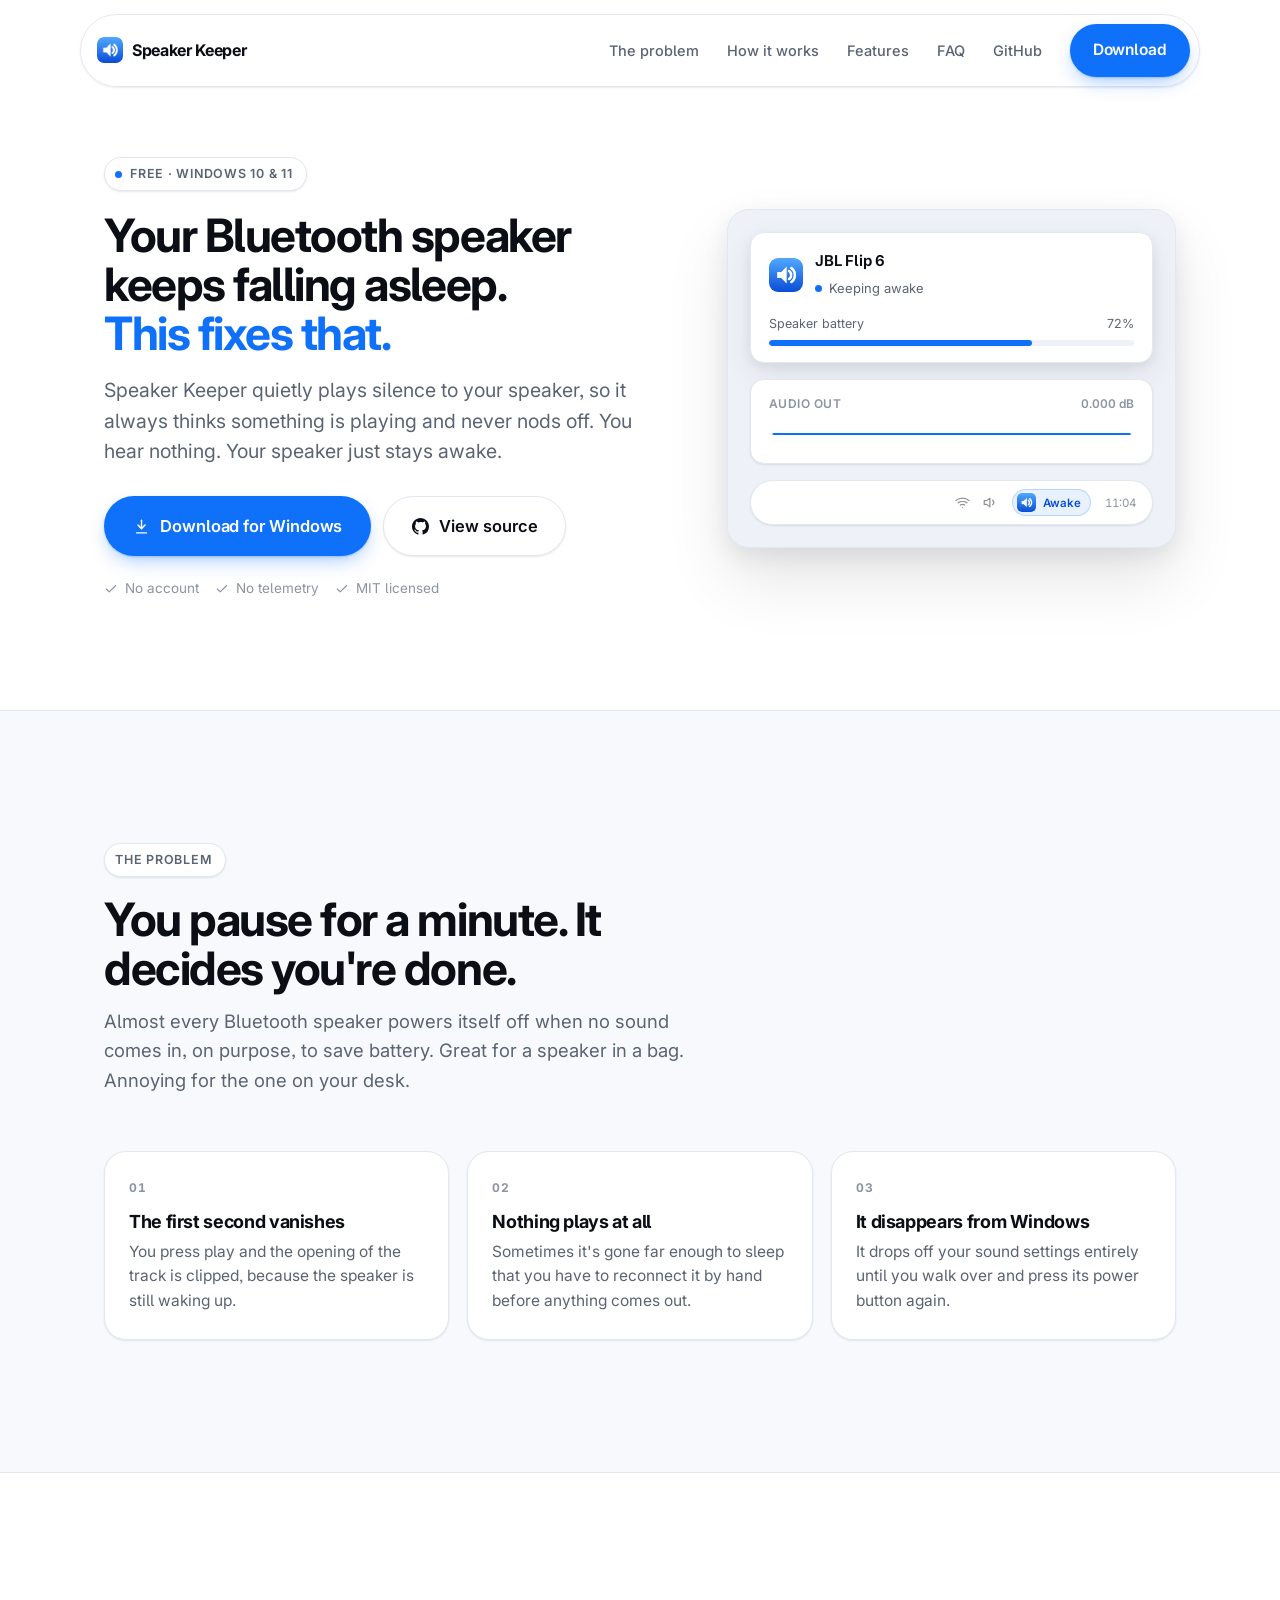
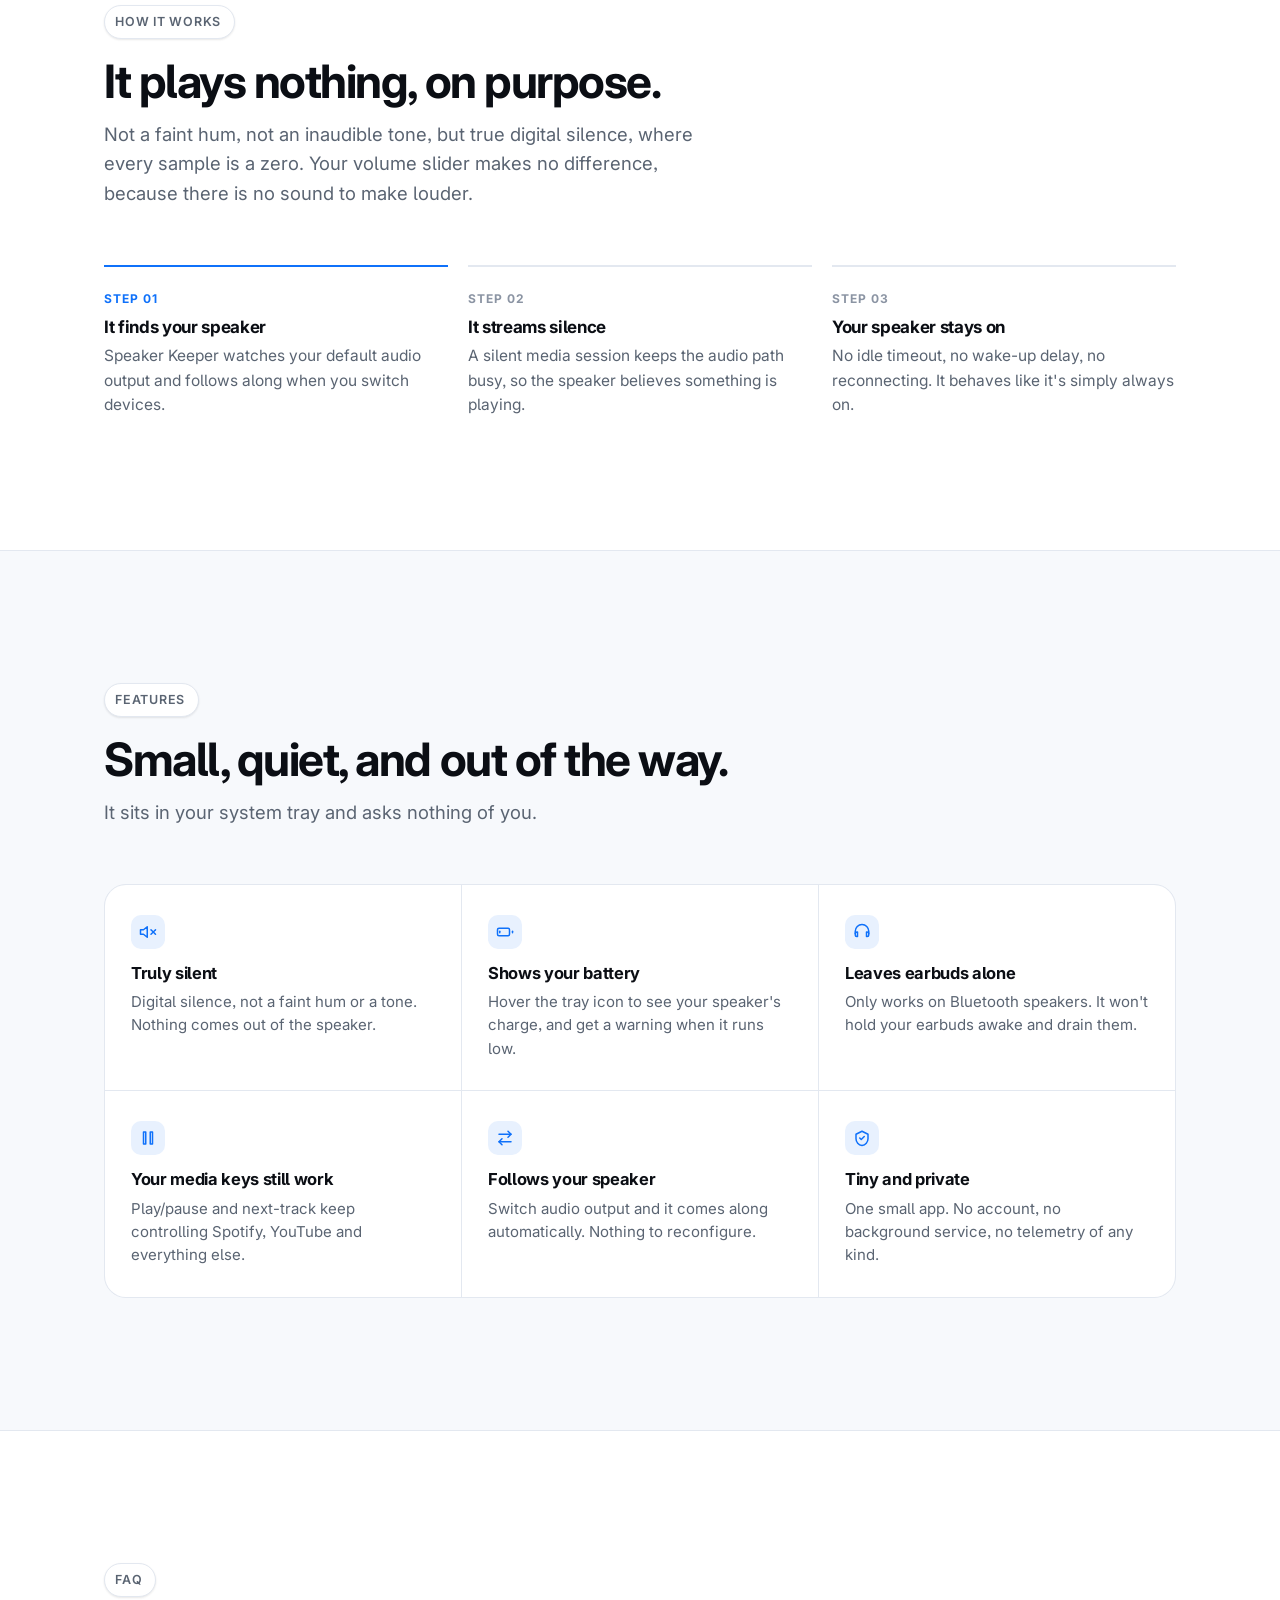
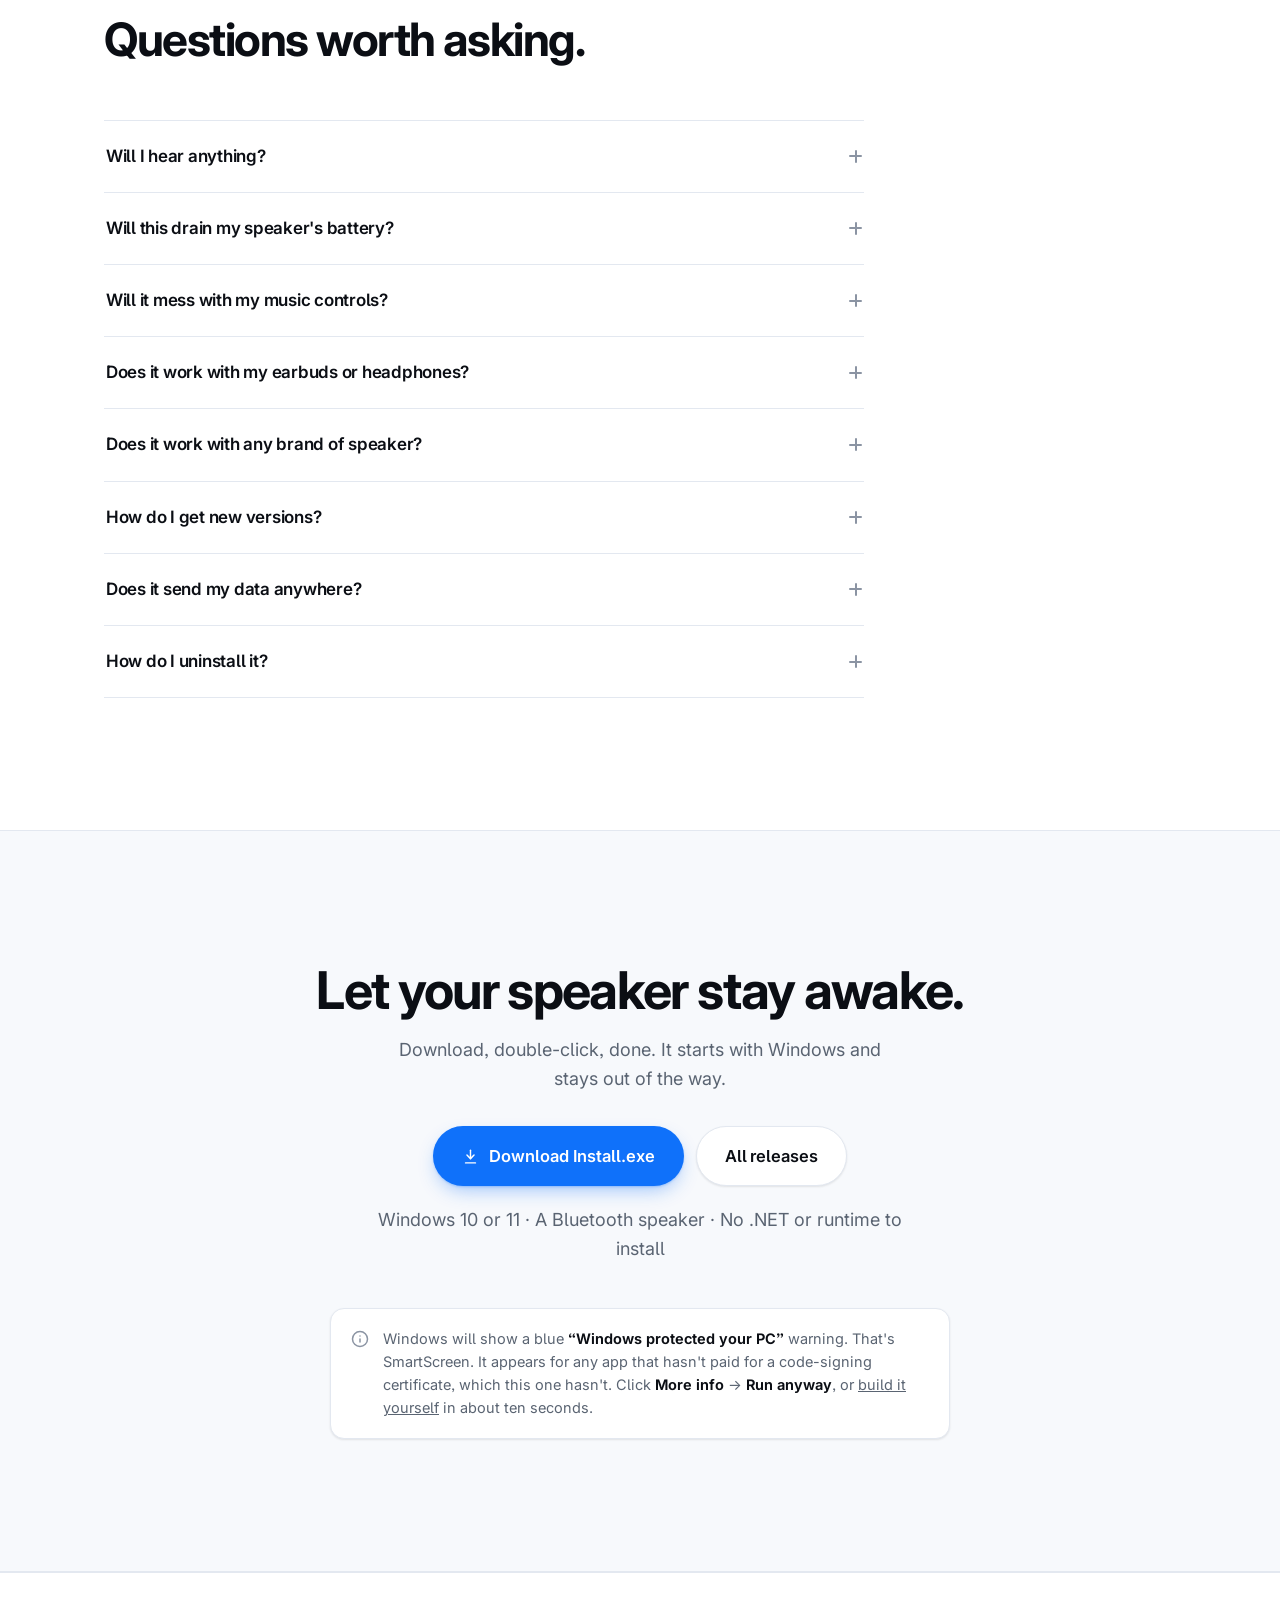
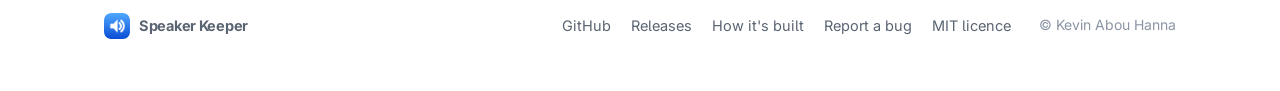
==== index.html @ 0450abe2 "Scroll smoothly to in-page sections, and drop the em dashes Nav links handed the scroll to the brows" ====
<!DOCTYPE html>
<html lang="en">
<head>
<meta charset="utf-8">
<meta name="viewport" content="width=device-width, initial-scale=1">
<title>Speaker Keeper: stop your Bluetooth speaker falling asleep</title>
<meta name="description" content="A tiny free Windows tray app that plays digital silence so your Bluetooth speaker never powers itself off mid-song. No account, no telemetry, MIT licensed.">

<link rel="canonical" href="https://speakerkeeper.github.io/">
<link rel="icon" href="assets/favicon.ico" sizes="any">
<link rel="icon" type="image/png" href="assets/logo-128.png">
<link rel="apple-touch-icon" href="assets/logo-256.png">
<meta name="theme-color" content="#0f71fa">

<meta property="og:type" content="website">
<meta property="og:url" content="https://speakerkeeper.github.io/">
<meta property="og:title" content="Speaker Keeper: stop your Bluetooth speaker falling asleep">
<meta property="og:description" content="A tiny free Windows tray app that plays digital silence so your Bluetooth speaker never powers itself off mid-song.">
<meta property="og:image" content="https://speakerkeeper.github.io/assets/logo-256.png">
<meta name="twitter:card" content="summary">

<link rel="preconnect" href="https://fonts.googleapis.com">
<link rel="preconnect" href="https://fonts.gstatic.com" crossorigin>
<link href="https://fonts.googleapis.com/css2?family=Inter:wght@400;500;600;700&display=swap" rel="stylesheet">
<link rel="stylesheet" href="styles.css">

<script type="application/ld+json">
{
  "@context": "https://schema.org",
  "@type": "SoftwareApplication",
  "name": "Speaker Keeper",
  "applicationCategory": "UtilitiesApplication",
  "operatingSystem": "Windows 10, Windows 11",
  "url": "https://speakerkeeper.github.io/",
  "downloadUrl": "https://github.com/kevinabouhanna/speaker-keeper/releases/latest",
  "license": "https://opensource.org/licenses/MIT",
  "offers": { "@type": "Offer", "price": "0", "priceCurrency": "USD" }
}
</script>
</head>

<body>

<!-- ------------------------------------------------------------------ nav -->
<nav class="nav">
  <div class="nav__inner">
    <a class="brand" href="#top">
      <img src="assets/logo-128.png" alt="" width="26" height="26">
      Speaker Keeper
    </a>
    <div class="nav__links">
      <a href="#problem">The problem</a>
      <a href="#how">How it works</a>
      <a href="#features">Features</a>
      <a href="#faq">FAQ</a>
      <a href="https://github.com/kevinabouhanna/speaker-keeper">GitHub</a>
    </div>
    <a class="btn btn--primary" href="https://github.com/kevinabouhanna/speaker-keeper/releases/latest/download/Install.exe">
      Download
    </a>
  </div>
</nav>

<!-- ----------------------------------------------------------------- hero -->
<header class="hero" id="top">
  <div class="wrap hero__grid">

    <div>
      <span class="eyebrow"><i class="dot"></i> Free · Windows 10 &amp; 11</span>

      <!-- The spaces before each <br> matter: below 700px the breaks are hidden
           and the line has to wrap as ordinary prose. -->
      <h1>Your Bluetooth speaker <br>keeps falling asleep. <br><em>This fixes that.</em></h1>

      <p class="hero__sub">
        Speaker Keeper quietly plays silence to your speaker, so it always thinks
        something is playing and never nods off. You hear nothing. Your speaker just
        stays awake.
      </p>

      <div class="hero__cta">
        <a class="btn btn--primary btn--lg" href="https://github.com/kevinabouhanna/speaker-keeper/releases/latest/download/Install.exe">
          <svg viewBox="0 0 24 24" width="17" height="17" fill="none" stroke="currentColor" stroke-width="2" stroke-linecap="round" stroke-linejoin="round" aria-hidden="true">
            <path d="M12 3v12"/><path d="m7 10 5 5 5-5"/><path d="M5 21h14"/>
          </svg>
          Download for Windows
        </a>
        <a class="btn btn--ghost btn--lg" href="https://github.com/kevinabouhanna/speaker-keeper">
          <svg viewBox="0 0 16 16" width="17" height="17" fill="currentColor" aria-hidden="true">
            <path d="M8 0C3.58 0 0 3.58 0 8c0 3.54 2.29 6.53 5.47 7.59.4.07.55-.17.55-.38 0-.19-.01-.82-.01-1.49-2.01.37-2.53-.49-2.69-.94-.09-.23-.48-.94-.82-1.13-.28-.15-.68-.52-.01-.53.63-.01 1.08.58 1.23.82.72 1.21 1.87.87 2.33.66.07-.52.28-.87.51-1.07-1.78-.2-3.64-.89-3.64-3.95 0-.87.31-1.59.82-2.15-.08-.2-.36-1.02.08-2.12 0 0 .67-.21 2.2.82a7.4 7.4 0 0 1 2-.27c.68 0 1.36.09 2 .27 1.53-1.04 2.2-.82 2.2-.82.44 1.1.16 1.92.08 2.12.51.56.82 1.27.82 2.15 0 3.07-1.87 3.75-3.65 3.95.29.25.54.73.54 1.48 0 1.07-.01 1.93-.01 2.2 0 .21.15.46.55.38A8.01 8.01 0 0 0 16 8c0-4.42-3.58-8-8-8Z"/>
          </svg>
          View source
        </a>
      </div>

      <div class="hero__meta">
        <span>
          <svg viewBox="0 0 24 24" fill="none" stroke="currentColor" stroke-width="2" stroke-linecap="round" stroke-linejoin="round" aria-hidden="true"><path d="M20 6 9 17l-5-5"/></svg>
          No account
        </span>
        <span>
          <svg viewBox="0 0 24 24" fill="none" stroke="currentColor" stroke-width="2" stroke-linecap="round" stroke-linejoin="round" aria-hidden="true"><path d="M20 6 9 17l-5-5"/></svg>
          No telemetry
        </span>
        <span>
          <svg viewBox="0 0 24 24" fill="none" stroke="currentColor" stroke-width="2" stroke-linecap="round" stroke-linejoin="round" aria-hidden="true"><path d="M20 6 9 17l-5-5"/></svg>
          MIT licensed
        </span>
      </div>
    </div>

    <!-- What the thing actually looks like in use: the tray tooltip. -->
    <div class="hero__visual">
      <div class="tray">

        <div class="tray__card">
          <div class="tray__row">
            <img src="assets/logo-256.png" alt="" width="34" height="34">
            <div>
              <div class="tray__name">JBL Flip 6</div>
              <div class="tray__state"><i class="dot"></i> Keeping awake</div>
            </div>
          </div>
          <div class="batt">
            <div class="batt__label"><span>Speaker battery</span><span>72%</span></div>
            <div class="batt__track"><div class="batt__fill"></div></div>
          </div>
        </div>

        <div class="wave">
          <div class="wave__head"><span>Audio out</span><span class="val">0.000 dB</span></div>
          <svg viewBox="0 0 320 34" preserveAspectRatio="none" aria-label="A perfectly flat audio waveform: digital silence." role="img">
            <line class="wave__axis" x1="0" y1="17" x2="320" y2="17"/>
            <path class="wave__line" d="M4 17 H316"/>
          </svg>
        </div>

        <div class="taskbar">
          <div class="taskbar__icons">
            <svg viewBox="0 0 24 24" fill="none" stroke="currentColor" stroke-width="2" stroke-linecap="round" stroke-linejoin="round" aria-hidden="true"><path d="M5 12.55a11 11 0 0 1 14.08 0"/><path d="M1.42 9a16 16 0 0 1 21.16 0"/><path d="M8.53 16.11a6 6 0 0 1 6.95 0"/><path d="M12 20h.01"/></svg>
            <svg viewBox="0 0 24 24" fill="none" stroke="currentColor" stroke-width="2" stroke-linecap="round" stroke-linejoin="round" aria-hidden="true"><path d="M11 5 6 9H2v6h4l5 4V5Z"/><path d="M15.54 8.46a5 5 0 0 1 0 7.07"/></svg>
          </div>
          <span class="taskbar__pin">
            <img src="assets/logo-128.png" alt="" width="19" height="19">
            <span>Awake</span>
          </span>
          <span class="taskbar__clock">11:04</span>
        </div>

      </div>
    </div>

  </div>
</header>

<!-- -------------------------------------------------------------- problem -->
<section class="section section--alt" id="problem">
  <div class="wrap">
    <div class="section-head">
      <span class="eyebrow">The problem</span>
      <h2>You pause for a minute. It decides you're done.</h2>
      <p>
        Almost every Bluetooth speaker powers itself off when no sound comes in, on
        purpose, to save battery. Great for a speaker in a bag. Annoying for the one
        on your desk.
      </p>
    </div>

    <div class="cards">
      <article class="card">
        <span class="card__num">01</span>
        <h3>The first second vanishes</h3>
        <p>You press play and the opening of the track is clipped, because the speaker is still waking up.</p>
      </article>
      <article class="card">
        <span class="card__num">02</span>
        <h3>Nothing plays at all</h3>
        <p>Sometimes it's gone far enough to sleep that you have to reconnect it by hand before anything comes out.</p>
      </article>
      <article class="card">
        <span class="card__num">03</span>
        <h3>It disappears from Windows</h3>
        <p>It drops off your sound settings entirely until you walk over and press its power button again.</p>
      </article>
    </div>
  </div>
</section>

<!-- ------------------------------------------------------------------ how -->
<section class="section" id="how">
  <div class="wrap">
    <div class="section-head">
      <span class="eyebrow">How it works</span>
      <h2>It plays nothing, on purpose.</h2>
      <p>
        Not a faint hum, not an inaudible tone, but true digital silence, where every
        sample is a zero. Your volume slider makes no difference, because there is no
        sound to make louder.
      </p>
    </div>

    <div class="steps">
      <div class="step">
        <span class="step__k">STEP 01</span>
        <h3>It finds your speaker</h3>
        <p>Speaker Keeper watches your default audio output and follows along when you switch devices.</p>
      </div>
      <div class="step">
        <span class="step__k">STEP 02</span>
        <h3>It streams silence</h3>
        <p>A silent media session keeps the audio path busy, so the speaker believes something is playing.</p>
      </div>
      <div class="step">
        <span class="step__k">STEP 03</span>
        <h3>Your speaker stays on</h3>
        <p>No idle timeout, no wake-up delay, no reconnecting. It behaves like it's simply always on.</p>
      </div>
    </div>
  </div>
</section>

<!-- ------------------------------------------------------------- features -->
<section class="section section--alt" id="features">
  <div class="wrap">
    <div class="section-head">
      <span class="eyebrow">Features</span>
      <h2>Small, quiet, and out of the way.</h2>
      <p>It sits in your system tray and asks nothing of you.</p>
    </div>

    <div class="features">
      <article class="feature">
        <div class="feature__icon">
          <svg viewBox="0 0 24 24" fill="none" stroke="currentColor" stroke-width="2" stroke-linecap="round" stroke-linejoin="round" aria-hidden="true"><path d="M11 5 6 9H2v6h4l5 4V5Z"/><path d="m22 9-6 6"/><path d="m16 9 6 6"/></svg>
        </div>
        <h3>Truly silent</h3>
        <p>Digital silence, not a faint hum or a tone. Nothing comes out of the speaker.</p>
      </article>

      <article class="feature">
        <div class="feature__icon">
          <svg viewBox="0 0 24 24" fill="none" stroke="currentColor" stroke-width="2" stroke-linecap="round" stroke-linejoin="round" aria-hidden="true"><rect x="2" y="7" width="16" height="10" rx="2"/><path d="M22 11v2"/><path d="M5 11v2"/></svg>
        </div>
        <h3>Shows your battery</h3>
        <p>Hover the tray icon to see your speaker's charge, and get a warning when it runs low.</p>
      </article>

      <article class="feature">
        <div class="feature__icon">
          <svg viewBox="0 0 24 24" fill="none" stroke="currentColor" stroke-width="2" stroke-linecap="round" stroke-linejoin="round" aria-hidden="true"><path d="M3 14v-3a9 9 0 0 1 18 0v3"/><path d="M21 16a2 2 0 0 1-2 2h-1v-6h1a2 2 0 0 1 2 2Z"/><path d="M3 16a2 2 0 0 0 2 2h1v-6H5a2 2 0 0 0-2 2Z"/></svg>
        </div>
        <h3>Leaves earbuds alone</h3>
        <p>Only works on Bluetooth speakers. It won't hold your earbuds awake and drain them.</p>
      </article>

      <article class="feature">
        <div class="feature__icon">
          <svg viewBox="0 0 24 24" fill="none" stroke="currentColor" stroke-width="2" stroke-linecap="round" stroke-linejoin="round" aria-hidden="true"><path d="M6 4h3v16H6z"/><path d="M15 4h3v16h-3z"/></svg>
        </div>
        <h3>Your media keys still work</h3>
        <p>Play/pause and next-track keep controlling Spotify, YouTube and everything else.</p>
      </article>

      <article class="feature">
        <div class="feature__icon">
          <svg viewBox="0 0 24 24" fill="none" stroke="currentColor" stroke-width="2" stroke-linecap="round" stroke-linejoin="round" aria-hidden="true"><path d="m16 3 4 4-4 4"/><path d="M20 7H4"/><path d="m8 21-4-4 4-4"/><path d="M4 17h16"/></svg>
        </div>
        <h3>Follows your speaker</h3>
        <p>Switch audio output and it comes along automatically. Nothing to reconfigure.</p>
      </article>

      <article class="feature">
        <div class="feature__icon">
          <svg viewBox="0 0 24 24" fill="none" stroke="currentColor" stroke-width="2" stroke-linecap="round" stroke-linejoin="round" aria-hidden="true"><path d="M12 3 4 7v6c0 4.4 3.4 8.5 8 9 4.6-.5 8-4.6 8-9V7Z"/><path d="m9 12 2 2 4-4"/></svg>
        </div>
        <h3>Tiny and private</h3>
        <p>One small app. No account, no background service, no telemetry of any kind.</p>
      </article>
    </div>
  </div>
</section>

<!-- ------------------------------------------------------------------ faq -->
<section class="section" id="faq">
  <div class="wrap">
    <div class="section-head">
      <span class="eyebrow">FAQ</span>
      <h2>Questions worth asking.</h2>
    </div>

    <div class="faq">
      <div class="faq__item">
        <button class="faq__q" type="button" aria-expanded="false">Will I hear anything?<i class="faq__sign"></i></button>
        <div class="faq__a"><p>No. It's true digital silence: every sample is a zero. Your volume slider makes no difference because there's no sound to make louder.</p></div>
      </div>

      <div class="faq__item">
        <button class="faq__q" type="button" aria-expanded="false">Will this drain my speaker's battery?<i class="faq__sign"></i></button>
        <div class="faq__a"><p>Your speaker stays on instead of sleeping, so yes, it uses power the way it does when you're actually listening. That's the trade. Speaker Keeper warns you when the battery gets low, and you can quit it any time.</p></div>
      </div>

      <div class="faq__item">
        <button class="faq__q" type="button" aria-expanded="false">Will it mess with my music controls?<i class="faq__sign"></i></button>
        <div class="faq__a"><p>No. Your keyboard's play/pause and skip buttons keep controlling your actual music apps.</p></div>
      </div>

      <div class="faq__item">
        <button class="faq__q" type="button" aria-expanded="false">Does it work with my earbuds or headphones?<i class="faq__sign"></i></button>
        <div class="faq__a"><p>It deliberately ignores them. Earbuds <em>should</em> power off when you're not using them, and holding them awake would just flatten them in your ears.</p></div>
      </div>

      <div class="faq__item">
        <button class="faq__q" type="button" aria-expanded="false">Does it work with any brand of speaker?<i class="faq__sign"></i></button>
        <div class="faq__a"><p>Yes. It works at the Windows audio level, so the brand doesn't matter. The battery readout depends on whether your speaker reports it to Windows. Many do, some don't.</p></div>
      </div>

      <div class="faq__item">
        <button class="faq__q" type="button" aria-expanded="false">How do I get new versions?<i class="faq__sign"></i></button>
        <div class="faq__a"><p>Open Settings and tick <strong>Install updates automatically</strong>. Windows asks for permission once, then it quietly checks for a new version each night and installs it in the background.</p><p>It's off unless you turn it on; otherwise Speaker Keeper never touches the internet at all.</p></div>
      </div>

      <div class="faq__item">
        <button class="faq__q" type="button" aria-expanded="false">Does it send my data anywhere?<i class="faq__sign"></i></button>
        <div class="faq__a"><p>No. There's no account, no analytics and no tracking of any kind. The only network request it ever makes is the update check, and only if you switch it on.</p></div>
      </div>

      <div class="faq__item">
        <button class="faq__q" type="button" aria-expanded="false">How do I uninstall it?<i class="faq__sign"></i></button>
        <div class="faq__a"><p>Settings → Apps → Installed apps → <strong>Speaker Keeper</strong> → Uninstall, just like any other program.</p></div>
      </div>
    </div>
  </div>
</section>

<!-- ------------------------------------------------------------- download -->
<section class="section section--alt download" id="download">
  <div class="wrap">
    <h2>Let your speaker stay awake.</h2>
    <p>Download, double-click, done. It starts with Windows and stays out of the way.</p>

    <div class="download__cta">
      <a class="btn btn--primary btn--lg" href="https://github.com/kevinabouhanna/speaker-keeper/releases/latest/download/Install.exe">
        <svg viewBox="0 0 24 24" width="17" height="17" fill="none" stroke="currentColor" stroke-width="2" stroke-linecap="round" stroke-linejoin="round" aria-hidden="true">
          <path d="M12 3v12"/><path d="m7 10 5 5 5-5"/><path d="M5 21h14"/>
        </svg>
        Download Install.exe
      </a>
      <a class="btn btn--ghost btn--lg" href="https://github.com/kevinabouhanna/speaker-keeper/releases/latest">All releases</a>
    </div>

    <p class="download__note">Windows 10 or 11 · A Bluetooth speaker · No .NET or runtime to install</p>

    <div class="smartscreen">
      <svg viewBox="0 0 24 24" fill="none" stroke="currentColor" stroke-width="2" stroke-linecap="round" stroke-linejoin="round" aria-hidden="true"><circle cx="12" cy="12" r="10"/><path d="M12 16v-4"/><path d="M12 8h.01"/></svg>
      <p>
        Windows will show a blue <strong>“Windows protected your PC”</strong> warning. That's
        SmartScreen. It appears for any app that hasn't paid for a code-signing
        certificate, which this one hasn't. Click <strong>More info</strong> →
        <strong>Run anyway</strong>, or
        <a href="https://github.com/kevinabouhanna/speaker-keeper#building-from-source">build it yourself</a>
        in about ten seconds.
      </p>
    </div>
  </div>
</section>

<!-- --------------------------------------------------------------- footer -->
<footer class="footer">
  <div class="wrap footer__inner">
    <a class="brand" href="#top">
      <img src="assets/logo-128.png" alt="" width="26" height="26">
      Speaker Keeper
    </a>
    <div class="footer__links">
      <a href="https://github.com/kevinabouhanna/speaker-keeper">GitHub</a>
      <a href="https://github.com/kevinabouhanna/speaker-keeper/releases">Releases</a>
      <a href="https://github.com/kevinabouhanna/speaker-keeper/blob/main/docs/TECHNICAL.md">How it's built</a>
      <a href="https://github.com/kevinabouhanna/speaker-keeper/issues">Report a bug</a>
      <a href="https://github.com/kevinabouhanna/speaker-keeper/blob/main/LICENSE">MIT licence</a>
    </div>
    <p class="footer__copy">© Kevin Abou Hanna</p>
  </div>
</footer>

<script>
// FAQ accordion. Heights are measured rather than transitioned to `auto`,
// so the open/close animation works without pinning a magic max-height.
document.querySelectorAll('.faq__item').forEach(function (item) {
  var btn = item.querySelector('.faq__q');
  var panel = item.querySelector('.faq__a');

  btn.addEventListener('click', function () {
    var open = item.dataset.open === 'true';

    if (open) {
      panel.style.height = panel.scrollHeight + 'px';
      requestAnimationFrame(function () { panel.style.height = '0px'; });
    } else {
      panel.style.height = panel.scrollHeight + 'px';
    }

    item.dataset.open = String(!open);
    btn.setAttribute('aria-expanded', String(!open));
  });

  // Once open, drop the fixed height so reflow (resize, font swap) can't clip it.
  panel.addEventListener('transitionend', function (e) {
    if (e.propertyName === 'height' && item.dataset.open === 'true') {
      panel.style.height = 'auto';
    }
  });
});

// In-page links scroll rather than jump.
//
// `scroll-behavior: smooth` in the stylesheet covers this on its own when the
// browser honours it, but a plain `href="#id"` still hands the scroll to the
// browser, and that is the part that varies. Driving it here makes the result the
// same everywhere, and keeps the landing position tied to the real nav height.
(function () {
  var nav = document.querySelector('.nav');
  var reduce = window.matchMedia('(prefers-reduced-motion: reduce)');

  // The nav floats over the page, so a target scrolled flush to the top would sit
  // underneath it. Measured rather than hard-coded: the bar changes height between
  // breakpoints, and a stale constant leaves headings half-hidden.
  function syncOffset() {
    if (!nav) return;
    var h = nav.getBoundingClientRect().height + 28;
    document.documentElement.style.scrollPaddingTop = Math.round(h) + 'px';
  }
  syncOffset();
  window.addEventListener('resize', syncOffset);
  if (document.fonts && document.fonts.ready) document.fonts.ready.then(syncOffset);

  document.querySelectorAll('a[href^="#"]').forEach(function (link) {
    link.addEventListener('click', function (e) {
      var hash = link.getAttribute('href');
      if (!hash || hash.length < 2) return;

      var target = document.getElementById(hash.slice(1));
      if (!target) return;                 // let an unknown anchor behave normally

      e.preventDefault();
      target.scrollIntoView({
        behavior: reduce.matches ? 'auto' : 'smooth',
        block: 'start'
      });

      // A normal anchor moves keyboard focus as well as the viewport. scrollIntoView
      // does not, so a keyboard user would carry on tabbing from the nav.
      // preventScroll stops focus() fighting the animation it was just given.
      if (target.tabIndex < 0) target.setAttribute('tabindex', '-1');
      target.focus({ preventScroll: true });

      // Keep the address bar in step, without the jump that setting location.hash causes.
      if (history.replaceState) history.replaceState(null, '', hash);
    });
  });
})();
</script>

</body>
</html>
---- styles.css ----
/* Speaker Keeper marketing site
   ---------------------------------------------------------------------------
   Colour follows 60/30/10:
     60  paper        white / near-white bands, the field everything sits on
     30  ink          near-black type, grey copy, hairlines, panel fills
     10  accent       Bluetooth blue: CTAs, one headline phrase, live states,
                      and nothing else. If blue starts showing up in body copy
                      or section fills, the ratio has slipped.
   Both themes carry the same three roles, so the ratio survives dark mode. */

:root {
  --paper:       #ffffff;
  --paper-2:     #f7f9fc;
  --panel:       #eef2f8;
  --line:        #e3e8f0;
  --ink:         #0b0e14;
  --ink-2:       #5a6472;
  --ink-3:       #8b94a3;
  --accent:      #0f71fa;
  --accent-deep: #0b4ed6;
  --accent-tint: #e8f1fe;
  --shadow-sm:   0 1px 2px rgba(11, 14, 20, .06), 0 1px 3px rgba(11, 14, 20, .04);
  --shadow-md:   0 4px 12px rgba(11, 14, 20, .06), 0 12px 32px rgba(11, 14, 20, .07);
  --shadow-lg:   0 8px 24px rgba(11, 14, 20, .08), 0 32px 64px rgba(11, 14, 20, .10);
  --radius:      14px;
  --radius-lg:   22px;
  --maxw:        1120px;
  --gutter:      24px;
}

@media (prefers-color-scheme: dark) {
  :root:not([data-theme="light"]) {
    --paper:       #0b0e14;
    --paper-2:     #0f131b;
    --panel:       #151a24;
    --line:        #1f2734;
    --ink:         #f1f4f9;
    --ink-2:       #98a3b5;
    --ink-3:       #6c7789;
    --accent:      #4b9bff;
    --accent-deep: #2f7ff0;
    --accent-tint: #122439;
    --shadow-sm:   0 1px 2px rgba(0, 0, 0, .4);
    --shadow-md:   0 4px 12px rgba(0, 0, 0, .35), 0 12px 32px rgba(0, 0, 0, .3);
    --shadow-lg:   0 8px 24px rgba(0, 0, 0, .4), 0 32px 64px rgba(0, 0, 0, .45);
  }
}

:root[data-theme="dark"] {
  --paper:       #0b0e14;
  --paper-2:     #0f131b;
  --panel:       #151a24;
  --line:        #1f2734;
  --ink:         #f1f4f9;
  --ink-2:       #98a3b5;
  --ink-3:       #6c7789;
  --accent:      #4b9bff;
  --accent-deep: #2f7ff0;
  --accent-tint: #122439;
  --shadow-sm:   0 1px 2px rgba(0, 0, 0, .4);
  --shadow-md:   0 4px 12px rgba(0, 0, 0, .35), 0 12px 32px rgba(0, 0, 0, .3);
  --shadow-lg:   0 8px 24px rgba(0, 0, 0, .4), 0 32px 64px rgba(0, 0, 0, .45);
}

/* --------------------------------------------------------------- base ---- */

*, *::before, *::after { box-sizing: border-box; }

/* scroll-padding-top keeps an anchored heading clear of the floating nav, which
   would otherwise sit on top of whatever you just jumped to. The script
   measures the real nav and overrides this; the value here is the no-JS
   fallback, and it is deliberately a little generous. */
html {
  -webkit-text-size-adjust: 100%;
  scroll-behavior: smooth;
  scroll-padding-top: 96px;
}

@media (prefers-reduced-motion: reduce) {
  html { scroll-behavior: auto; }
  *, *::before, *::after {
    animation-duration: .001ms !important;
    animation-iteration-count: 1 !important;
    transition-duration: .001ms !important;
  }
}

body {
  margin: 0;
  background: var(--paper);
  color: var(--ink);
  font-family: Inter, -apple-system, BlinkMacSystemFont, "Segoe UI", Roboto, Helvetica, Arial, sans-serif;
  font-size: 17px;
  line-height: 1.6;
  font-feature-settings: "cv05" 1, "ss03" 1;
  -webkit-font-smoothing: antialiased;
  text-rendering: optimizeLegibility;
}

h1, h2, h3 {
  margin: 0;
  letter-spacing: -0.032em;
  line-height: 1.06;
  font-weight: 700;
}

p { margin: 0; }

a { color: inherit; }

img { max-width: 100%; display: block; }

.wrap {
  width: 100%;
  max-width: var(--maxw);
  margin-inline: auto;
  padding-inline: var(--gutter);
}

.section { padding-block: clamp(72px, 11vw, 132px); }
.section--alt { background: var(--paper-2); border-block: 1px solid var(--line); }

.eyebrow {
  display: inline-flex;
  align-items: center;
  gap: 8px;
  font-size: 12.5px;
  font-weight: 600;
  letter-spacing: .06em;
  text-transform: uppercase;
  color: var(--ink-2);
  background: var(--paper);
  border: 1px solid var(--line);
  border-radius: 999px;
  padding: 6px 13px 6px 10px;
  box-shadow: var(--shadow-sm);
}

/* The one live accent: a pulsing dot that reads "it is doing something". */
.dot {
  width: 7px; height: 7px;
  border-radius: 50%;
  background: var(--accent);
  box-shadow: 0 0 0 0 color-mix(in srgb, var(--accent) 55%, transparent);
  animation: pulse 2.4s ease-out infinite;
  flex: none;
}

@keyframes pulse {
  0%   { box-shadow: 0 0 0 0   color-mix(in srgb, var(--accent) 50%, transparent); }
  70%  { box-shadow: 0 0 0 7px color-mix(in srgb, var(--accent) 0%,  transparent); }
  100% { box-shadow: 0 0 0 0   color-mix(in srgb, var(--accent) 0%,  transparent); }
}

/* Wide enough that a 46px heading lands on two lines, not three; the deck
   underneath is re-narrowed to a comfortable measure. */
.section-head { max-width: 660px; margin-bottom: clamp(36px, 5vw, 56px); }
.section-head h2 { font-size: clamp(30px, 4.4vw, 46px); margin-block: 18px 14px; }
.section-head p { color: var(--ink-2); font-size: clamp(16px, 1.6vw, 18.5px); max-width: 52ch; }

/* ------------------------------------------------------------ buttons ---- */

.btn {
  display: inline-flex;
  align-items: center;
  justify-content: center;
  gap: 10px;
  font: inherit;
  font-size: 15.5px;
  font-weight: 600;
  letter-spacing: -0.005em;
  padding: 13px 22px;
  border-radius: 999px;
  border: 1px solid transparent;
  text-decoration: none;
  cursor: pointer;
  white-space: nowrap;
  transition: transform .16s ease, box-shadow .16s ease, background-color .16s ease, border-color .16s ease;
}

.btn:active { transform: translateY(1px); }

.btn--primary {
  background: var(--accent);
  color: #fff;
  box-shadow: 0 1px 2px rgba(15, 113, 250, .25), 0 8px 20px -6px rgba(15, 113, 250, .45);
}
.btn--primary:hover { background: var(--accent-deep); }

.btn--ghost {
  background: var(--paper);
  color: var(--ink);
  border-color: var(--line);
  box-shadow: var(--shadow-sm);
}
.btn--ghost:hover { border-color: var(--ink-3); }

.btn--lg { padding: 16px 28px; font-size: 16.5px; }

:where(a, button, summary, .faq__q):focus-visible {
  outline: 2px solid var(--accent);
  outline-offset: 3px;
  border-radius: 6px;
}

/* ---------------------------------------------------------------- nav ---- */

.nav {
  position: sticky;
  top: 14px;
  z-index: 50;
  padding-inline: var(--gutter);
  margin-top: 14px;
}

.nav__inner {
  max-width: var(--maxw);
  margin-inline: auto;
  display: flex;
  align-items: center;
  gap: 16px;
  padding: 9px 9px 9px 16px;
  background: color-mix(in srgb, var(--paper) 82%, transparent);
  backdrop-filter: saturate(180%) blur(14px);
  -webkit-backdrop-filter: saturate(180%) blur(14px);
  border: 1px solid var(--line);
  border-radius: 999px;
  box-shadow: var(--shadow-sm);
}

.brand {
  display: inline-flex;
  align-items: center;
  gap: 9px;
  font-weight: 700;
  font-size: 16px;
  letter-spacing: -0.02em;
  text-decoration: none;
  margin-right: auto;
  white-space: nowrap;
}
.brand img { width: 26px; height: 26px; border-radius: 7px; }

.nav__links { display: flex; align-items: center; gap: 4px; }
.nav__links a {
  text-decoration: none;
  color: var(--ink-2);
  font-size: 14.5px;
  font-weight: 500;
  padding: 8px 12px;
  border-radius: 999px;
  transition: color .15s ease, background-color .15s ease;
}
.nav__links a:hover { color: var(--ink); background: var(--panel); }

@media (max-width: 820px) { .nav__links { display: none; } }

/* Smallest phones: the pill has to hold the wordmark and the CTA on one line. */
@media (max-width: 380px) {
  .brand { font-size: 15px; }
  .brand img { width: 24px; height: 24px; }
  .nav__inner { padding-left: 13px; }
  .nav__inner .btn { padding: 11px 16px; font-size: 14.5px; }
}

/* --------------------------------------------------------------- hero ---- */

.hero { padding-block: clamp(44px, 5.5vw, 74px) clamp(64px, 9vw, 110px); }

/* Text gets the wider column: the headline is three fixed lines and the longest
   of them has to fit without wrapping, or the fold overflows. */
.hero__grid {
  display: grid;
  grid-template-columns: minmax(0, 1.12fr) minmax(0, .88fr);
  gap: clamp(32px, 4vw, 56px);
  align-items: center;
}

.hero h1 {
  font-size: clamp(30px, 3.7vw, 46px);
  margin-block: 20px 18px;
  text-wrap: balance;
}

/* The single chromatic emphasis in the whole fold. */
.hero h1 em { font-style: normal; color: var(--accent); }

.hero__sub {
  color: var(--ink-2);
  font-size: clamp(17px, 1.8vw, 19.5px);
  max-width: 44ch;
  line-height: 1.55;
}

.hero__cta { display: flex; flex-wrap: wrap; gap: 12px; margin-top: 30px; }

.hero__meta {
  margin-top: 22px;
  display: flex;
  flex-wrap: wrap;
  align-items: center;
  gap: 8px 16px;
  font-size: 13.5px;
  color: var(--ink-3);
}
.hero__meta span { display: inline-flex; align-items: center; gap: 7px; }
.hero__meta svg { width: 14px; height: 14px; flex: none; }

@media (max-width: 900px) {
  .hero__grid { grid-template-columns: 1fr; }
  .hero__visual { order: 2; }
}

/* The headline's hard breaks are a desktop composition. Narrower than this they
   set a min-content width wider than the screen, which pushes the whole
   document sideways, so below the breakpoint the line wraps on its own. */
@media (max-width: 700px) {
  :root { --gutter: 18px; }
  .hero h1 br { display: none; }
  .hero h1 em { display: inline; }
}

/* ------------------------------------------------ hero visual: the tray -- */

.tray {
  position: relative;
  background: var(--panel);
  border: 1px solid var(--line);
  border-radius: var(--radius-lg);
  padding: 22px;
  box-shadow: var(--shadow-lg);
}

/* Tooltip card: what you actually see when you hover the tray icon. */
.tray__card {
  background: var(--paper);
  border: 1px solid var(--line);
  border-radius: var(--radius);
  padding: 16px 18px;
  box-shadow: var(--shadow-md);
}

.tray__row { display: flex; align-items: center; gap: 12px; }
.tray__row img { width: 34px; height: 34px; border-radius: 9px; flex: none; }
.tray__name { font-weight: 650; font-size: 15px; letter-spacing: -0.01em; }
.tray__state {
  display: inline-flex; align-items: center; gap: 7px;
  font-size: 13px; color: var(--ink-2); margin-top: 2px;
}

.batt { margin-top: 14px; }
.batt__label {
  display: flex; justify-content: space-between;
  font-size: 12.5px; color: var(--ink-2); margin-bottom: 6px;
}
.batt__track { height: 6px; background: var(--panel); border-radius: 999px; overflow: hidden; }
.batt__fill { height: 100%; width: 72%; background: var(--accent); border-radius: 999px; }

/* The "what it sends" strip: a dead-flat line, which is the whole product. */
.wave {
  margin-top: 16px;
  background: var(--paper);
  border: 1px solid var(--line);
  border-radius: var(--radius);
  padding: 14px 18px 12px;
  box-shadow: var(--shadow-sm);
}
.wave__head {
  display: flex; justify-content: space-between; align-items: baseline;
  font-size: 12px; color: var(--ink-3);
  letter-spacing: .04em; text-transform: uppercase; font-weight: 600;
}
/* Reading, not label: keep the "dB" cased correctly. */
.wave__head .val { text-transform: none; letter-spacing: 0; font-variant-numeric: tabular-nums; }
.wave svg { width: 100%; height: 34px; margin-top: 4px; display: block; }
.wave__line { stroke: var(--accent); stroke-width: 2; fill: none; stroke-linecap: round; }
.wave__axis { stroke: var(--line); stroke-width: 1; stroke-dasharray: 3 4; }

/* Taskbar strip along the bottom, to place the icon in context. */
.taskbar {
  margin-top: 16px;
  display: flex;
  align-items: center;
  justify-content: flex-end;
  gap: 14px;
  background: var(--paper);
  border: 1px solid var(--line);
  border-radius: 999px;
  padding: 8px 16px;
  box-shadow: var(--shadow-sm);
}
.taskbar__icons { display: flex; align-items: center; gap: 13px; opacity: .45; }
.taskbar__icons svg { width: 15px; height: 15px; }
.taskbar img { width: 19px; height: 19px; border-radius: 5px; }
.taskbar__clock { font-size: 11.5px; color: var(--ink-3); font-variant-numeric: tabular-nums; }
.taskbar__pin {
  display: inline-flex; align-items: center; gap: 7px;
  padding: 3px 9px 3px 4px;
  border-radius: 999px;
  background: var(--accent-tint);
  border: 1px solid color-mix(in srgb, var(--accent) 22%, transparent);
}
.taskbar__pin span { font-size: 11.5px; font-weight: 600; color: var(--accent-deep); }

/* ------------------------------------------------------------ problem ---- */

.cards { display: grid; gap: 18px; grid-template-columns: repeat(3, 1fr); }
@media (max-width: 860px) { .cards { grid-template-columns: 1fr; } }

.card {
  background: var(--paper);
  border: 1px solid var(--line);
  border-radius: var(--radius-lg);
  padding: 26px 24px;
  box-shadow: var(--shadow-sm);
}
.card h3 { font-size: 18px; letter-spacing: -0.02em; margin-bottom: 9px; }
.card p { color: var(--ink-2); font-size: 15.5px; line-height: 1.58; }

.card__num {
  font-size: 12px; font-weight: 700; letter-spacing: .08em;
  color: var(--ink-3); display: block; margin-bottom: 14px;
  font-variant-numeric: tabular-nums;
}

/* ---------------------------------------------------------- how it works - */

.steps { display: grid; gap: 20px; grid-template-columns: repeat(3, 1fr); counter-reset: step; }
@media (max-width: 860px) { .steps { grid-template-columns: 1fr; } }

.step { padding-top: 22px; border-top: 2px solid var(--line); }
.step:first-child { border-top-color: var(--accent); }
.step h3 { font-size: 17px; letter-spacing: -0.02em; margin-bottom: 8px; }
.step p { color: var(--ink-2); font-size: 15.5px; }
.step__k {
  font-size: 12px; font-weight: 700; color: var(--ink-3);
  letter-spacing: .08em; display: block; margin-bottom: 10px;
}
.step:first-child .step__k { color: var(--accent); }

/* ----------------------------------------------------------- features ---- */

.features { display: grid; gap: 1px; grid-template-columns: repeat(3, 1fr);
  background: var(--line); border: 1px solid var(--line); border-radius: var(--radius-lg); overflow: hidden; }
@media (max-width: 900px) { .features { grid-template-columns: repeat(2, 1fr); } }
@media (max-width: 620px) { .features { grid-template-columns: 1fr; } }

.feature { background: var(--paper); padding: 30px 26px; }
.feature__icon {
  width: 34px; height: 34px; margin-bottom: 16px;
  display: grid; place-items: center;
  border-radius: 10px;
  background: var(--accent-tint);
  color: var(--accent);
}
.feature__icon svg { width: 18px; height: 18px; }
.feature h3 { font-size: 16.5px; letter-spacing: -0.02em; margin-bottom: 8px; }
.feature p { color: var(--ink-2); font-size: 15px; line-height: 1.56; }

/* ---------------------------------------------------------------- faq ---- */

.faq { max-width: 760px; }
.faq__item { border-bottom: 1px solid var(--line); }
.faq__item:first-child { border-top: 1px solid var(--line); }

.faq__q {
  width: 100%;
  display: flex; align-items: center; justify-content: space-between; gap: 20px;
  background: none; border: 0; cursor: pointer;
  font: inherit; font-size: 17px; font-weight: 600; letter-spacing: -0.015em;
  color: var(--ink);
  text-align: left;
  padding: 22px 2px;
}
.faq__q:hover { color: var(--accent); }

.faq__sign { position: relative; width: 13px; height: 13px; flex: none; }
.faq__sign::before, .faq__sign::after {
  content: ""; position: absolute; background: var(--ink-3); border-radius: 2px;
  transition: transform .22s ease, background-color .22s ease;
}
.faq__sign::before { inset: 5.5px 0; height: 2px; }
.faq__sign::after  { inset: 0 5.5px; width: 2px; }
.faq__item[data-open="true"] .faq__sign::after { transform: rotate(90deg); }
.faq__item[data-open="true"] .faq__sign::before { background: var(--accent); }
.faq__item[data-open="true"] .faq__sign::after  { background: var(--accent); }

.faq__a { overflow: hidden; height: 0; transition: height .26s ease; }
.faq__a p { color: var(--ink-2); font-size: 16px; padding-bottom: 24px; max-width: 62ch; }
.faq__a p + p { padding-top: 14px; }

/* ----------------------------------------------------------- download ---- */

.download { text-align: center; }
.download h2 { font-size: clamp(32px, 5vw, 52px); margin-bottom: 18px; }
.download p { color: var(--ink-2); font-size: 18px; max-width: 48ch; margin-inline: auto; }
.download__cta { display: flex; justify-content: center; flex-wrap: wrap; gap: 12px; margin-top: 32px; }
.download__note { margin-top: 20px; font-size: 13.5px; color: var(--ink-3); }

.smartscreen {
  margin: 44px auto 0;
  max-width: 620px;
  text-align: left;
  display: flex; gap: 14px;
  background: var(--paper);
  border: 1px solid var(--line);
  border-radius: var(--radius);
  padding: 18px 20px;
  box-shadow: var(--shadow-sm);
}
.smartscreen svg { width: 18px; height: 18px; color: var(--ink-3); flex: none; margin-top: 3px; }
.smartscreen p { font-size: 14.5px; color: var(--ink-2); margin: 0; max-width: none; }
.smartscreen strong { color: var(--ink); font-weight: 650; }

/* ------------------------------------------------------------- footer ---- */

.footer { border-top: 1px solid var(--line); padding-block: 40px 52px; }
.footer__inner {
  display: flex; flex-wrap: wrap; align-items: center; gap: 16px 28px;
  justify-content: space-between;
}
.footer__links { display: flex; flex-wrap: wrap; gap: 20px; }
.footer a { color: var(--ink-2); text-decoration: none; font-size: 14.5px; }
.footer a:hover { color: var(--accent); }
.footer__copy { font-size: 14px; color: var(--ink-3); }
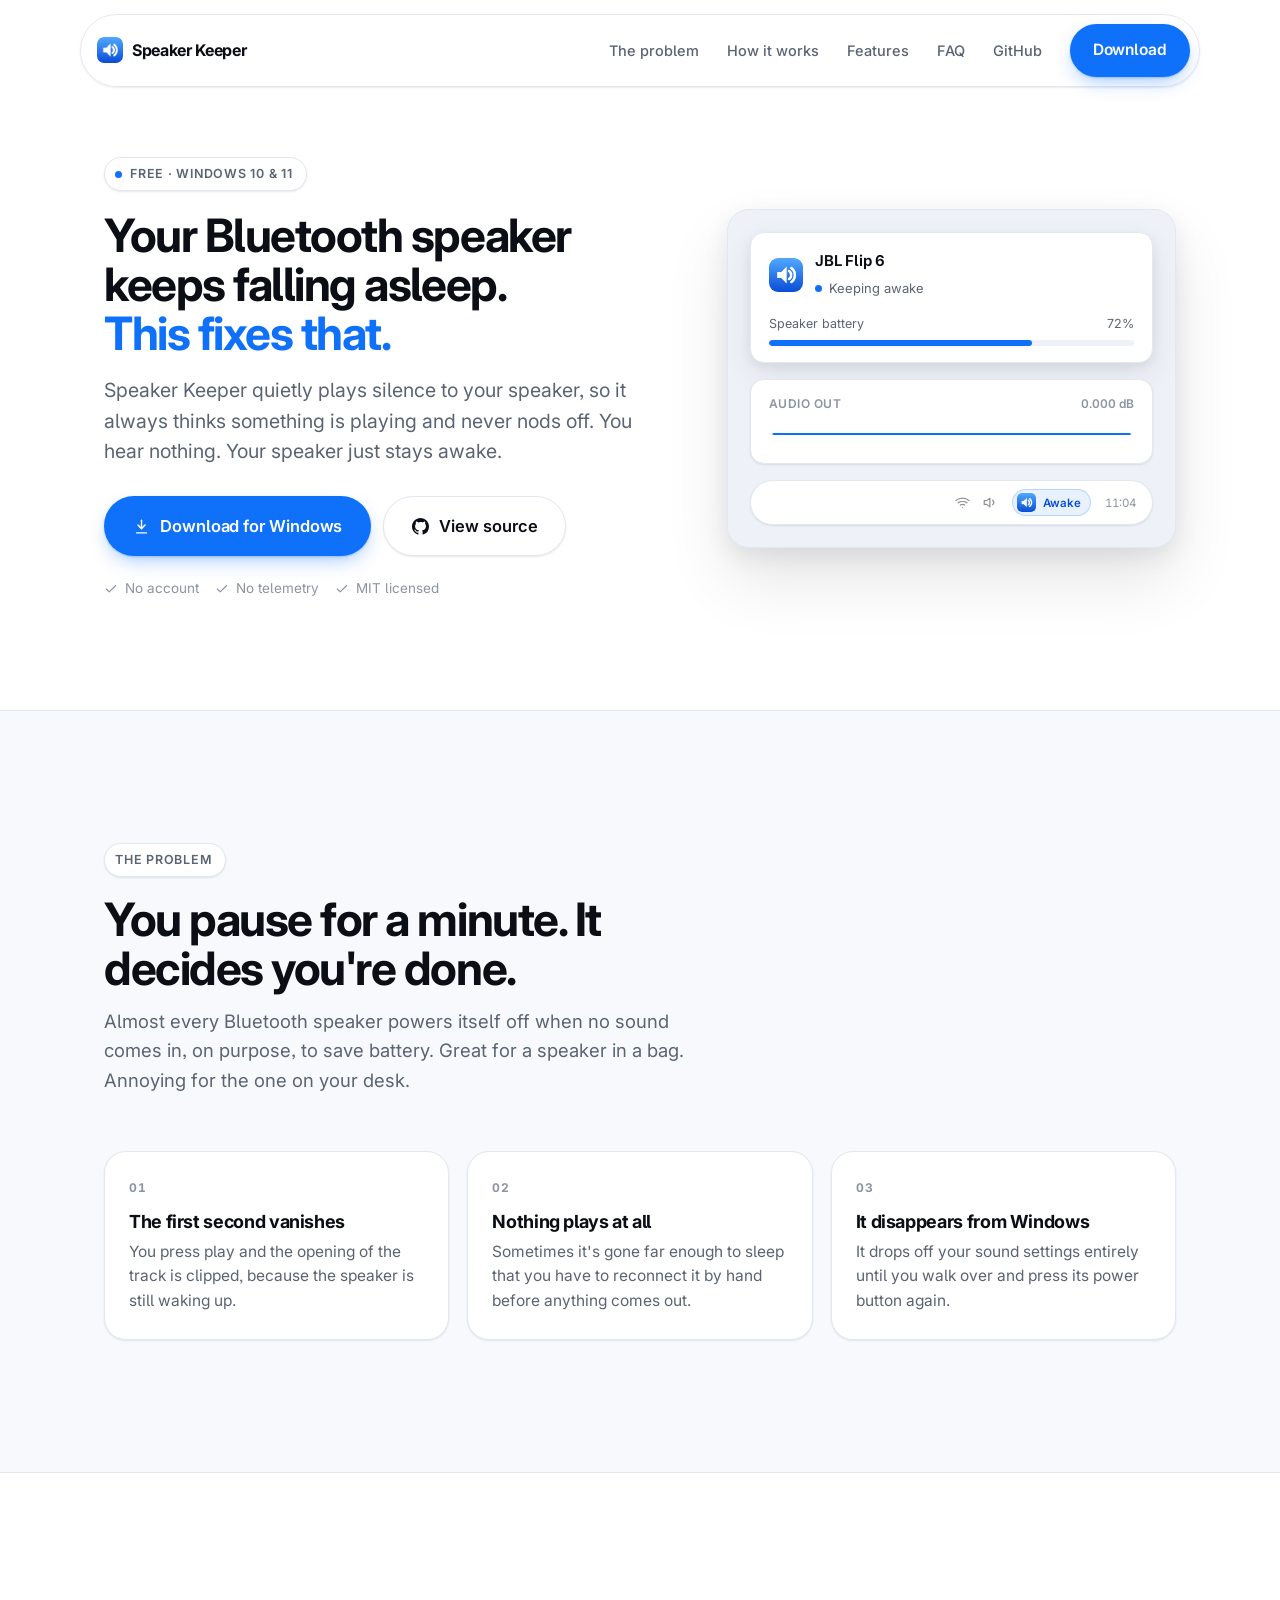
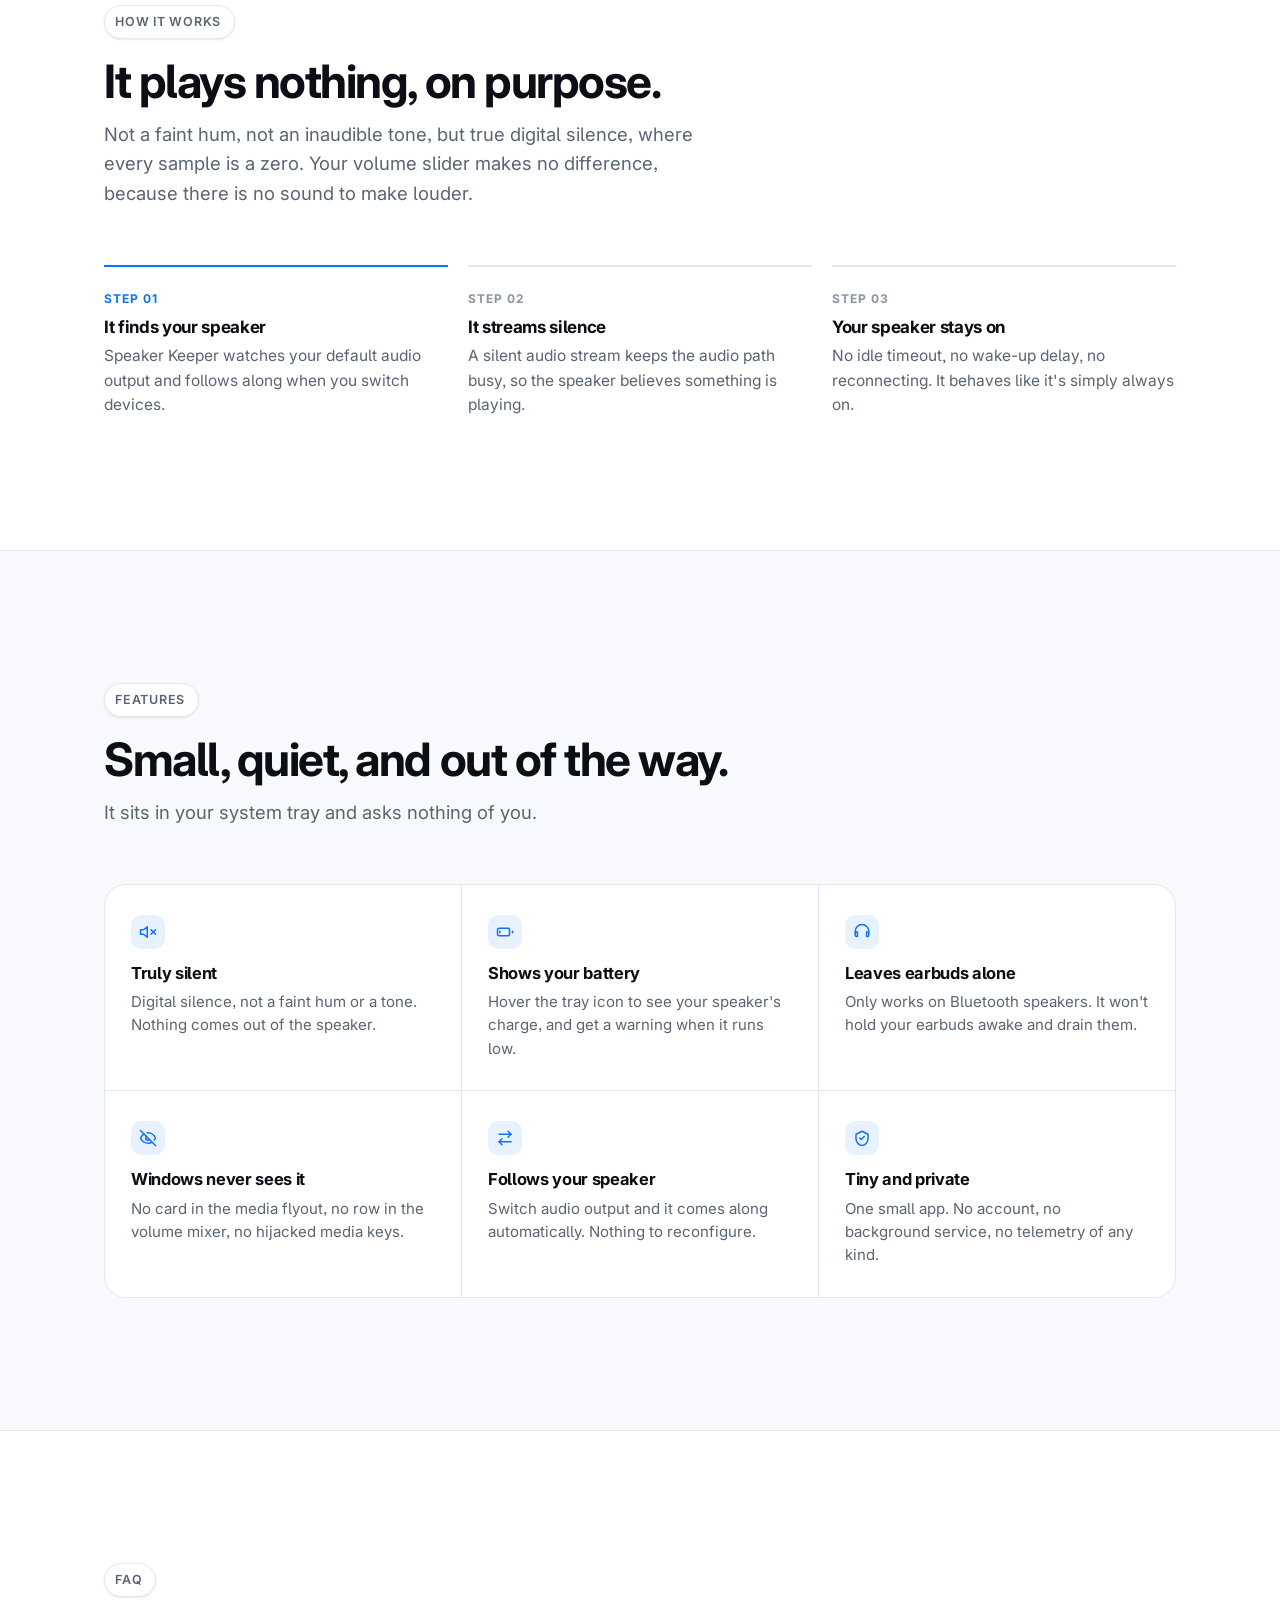
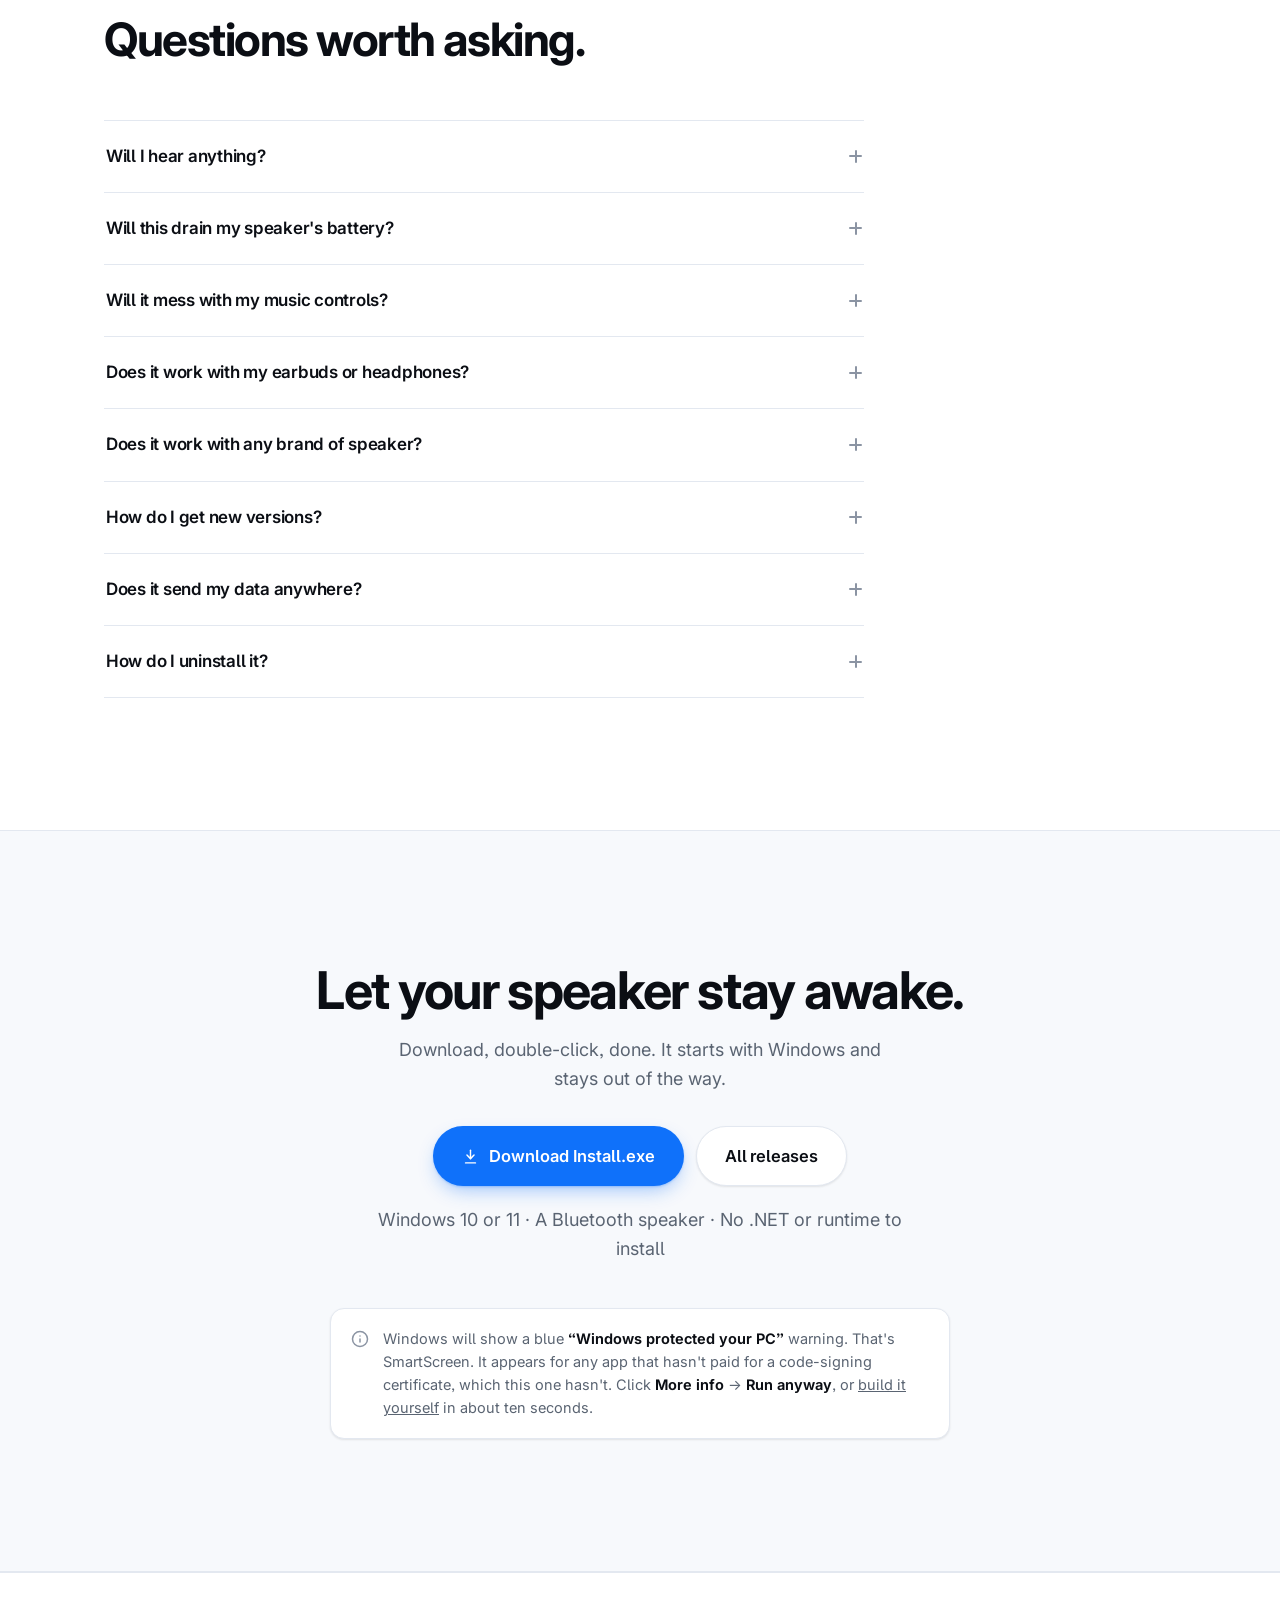
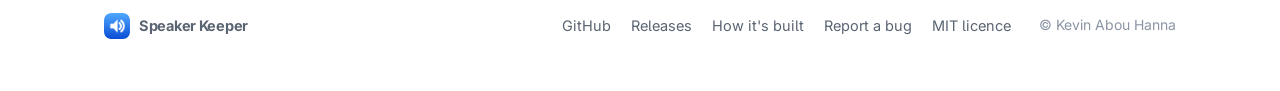
==== commit 13a9fabd: "Correct how the keep-alive is described The app stopped using a media session in 1.3.0 - it renders " ====
--- a/index.html
+++ b/index.html
@@ -208,7 +208,7 @@
       <div class="step">
         <span class="step__k">STEP 02</span>
         <h3>It streams silence</h3>
-        <p>A silent media session keeps the audio path busy, so the speaker believes something is playing.</p>
+        <p>A silent audio stream keeps the audio path busy, so the speaker believes something is playing.</p>
       </div>
       <div class="step">
         <span class="step__k">STEP 03</span>
@@ -255,10 +255,10 @@
 
       <article class="feature">
         <div class="feature__icon">
-          <svg viewBox="0 0 24 24" fill="none" stroke="currentColor" stroke-width="2" stroke-linecap="round" stroke-linejoin="round" aria-hidden="true"><path d="M6 4h3v16H6z"/><path d="M15 4h3v16h-3z"/></svg>
-        </div>
-        <h3>Your media keys still work</h3>
-        <p>Play/pause and next-track keep controlling Spotify, YouTube and everything else.</p>
+          <svg viewBox="0 0 24 24" fill="none" stroke="currentColor" stroke-width="2" stroke-linecap="round" stroke-linejoin="round" aria-hidden="true"><path d="M9.88 9.88a3 3 0 1 0 4.24 4.24"/><path d="M10.73 5.08A10.43 10.43 0 0 1 12 5c7 0 10 7 10 7a13.16 13.16 0 0 1-1.67 2.68"/><path d="M6.61 6.61A13.53 13.53 0 0 0 2 12s3 7 10 7a9.74 9.74 0 0 0 5.39-1.61"/><path d="m2 2 20 20"/></svg>
+        </div>
+        <h3>Windows never sees it</h3>
+        <p>No card in the media flyout, no row in the volume mixer, no hijacked media keys.</p>
       </article>
 
       <article class="feature">
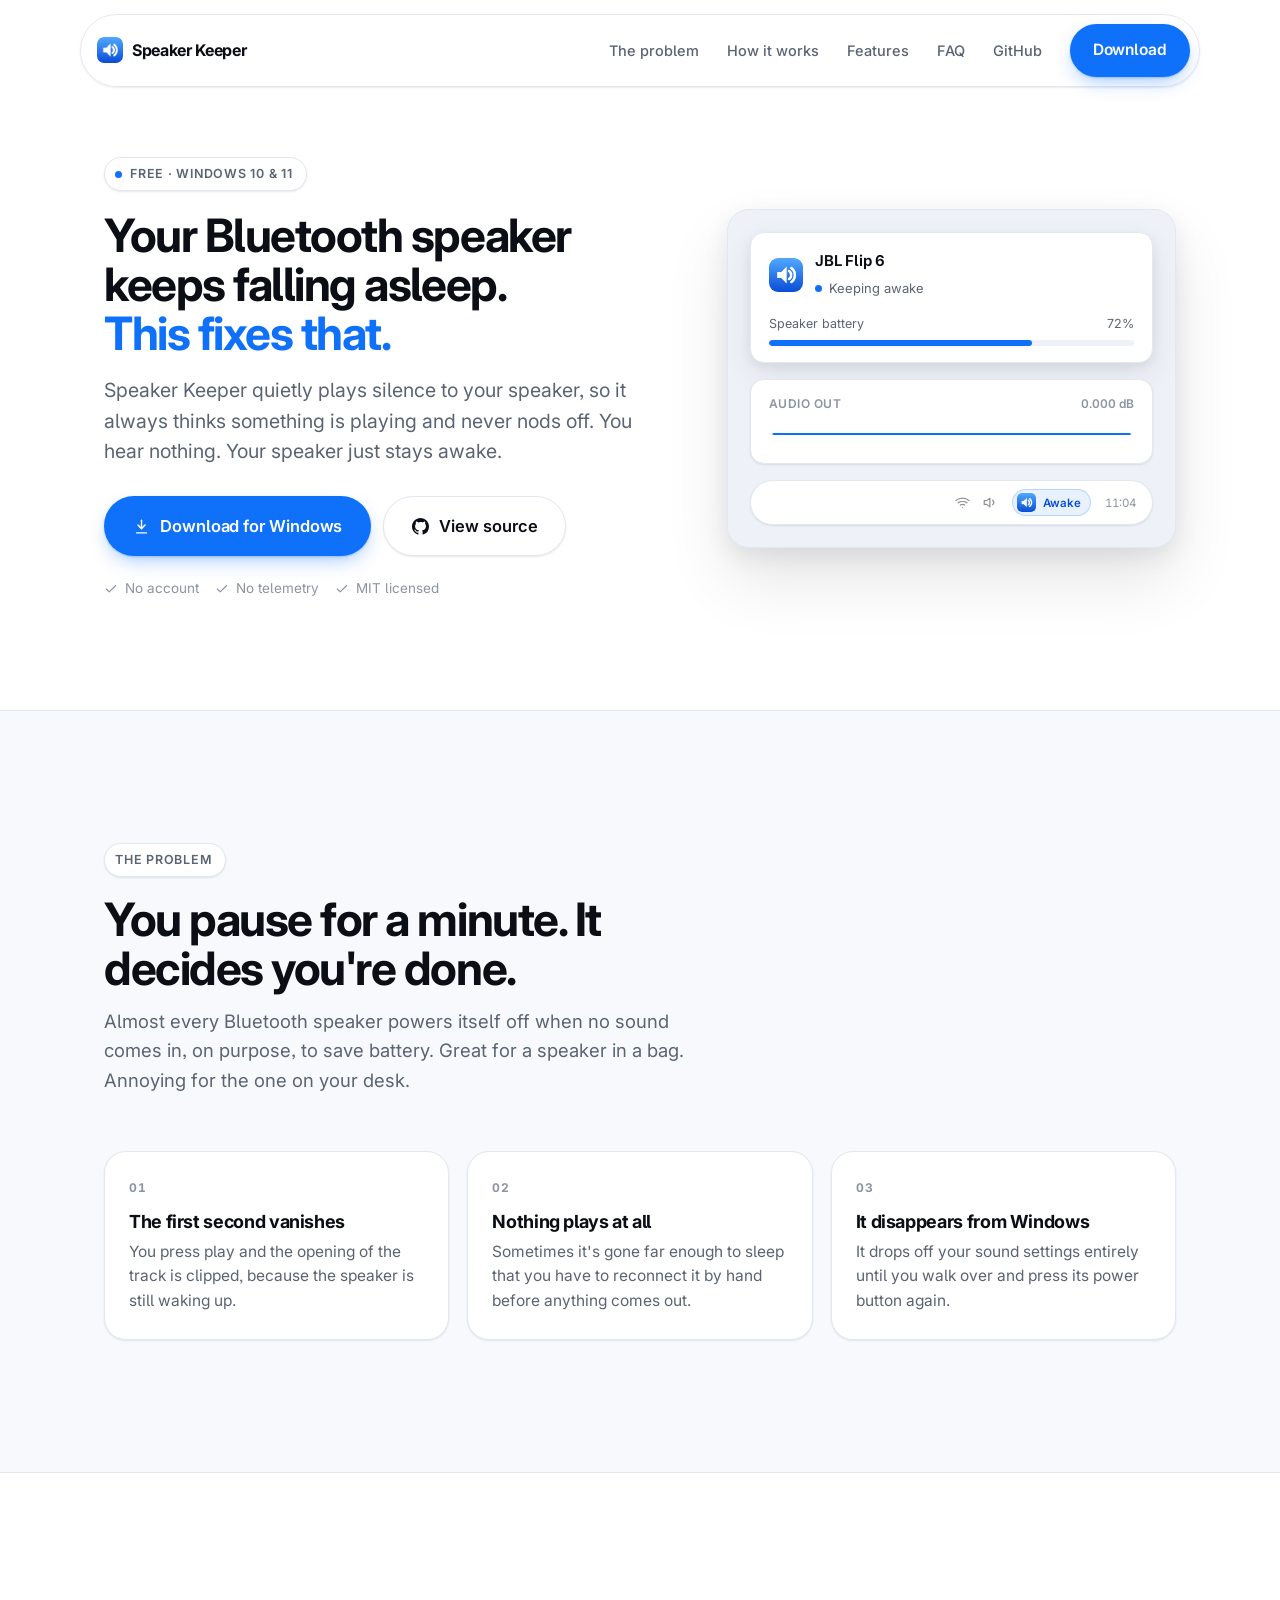
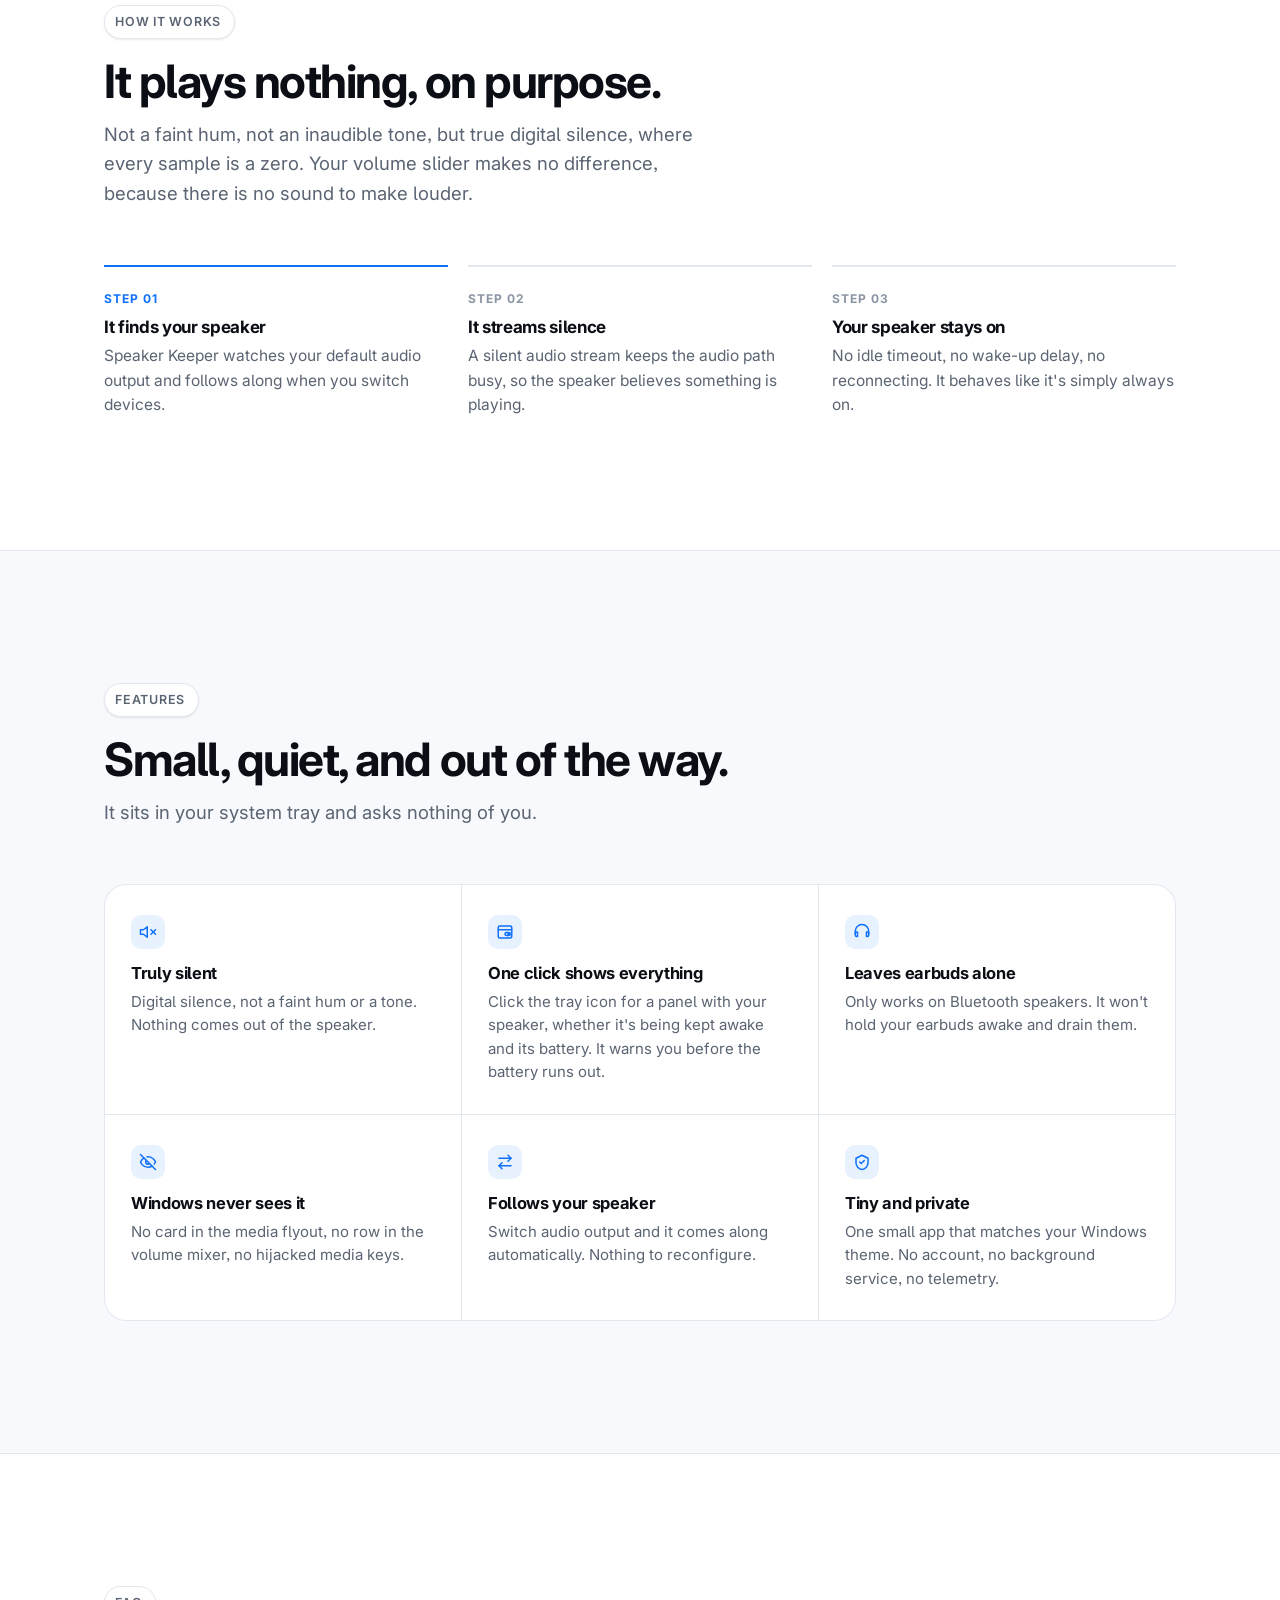
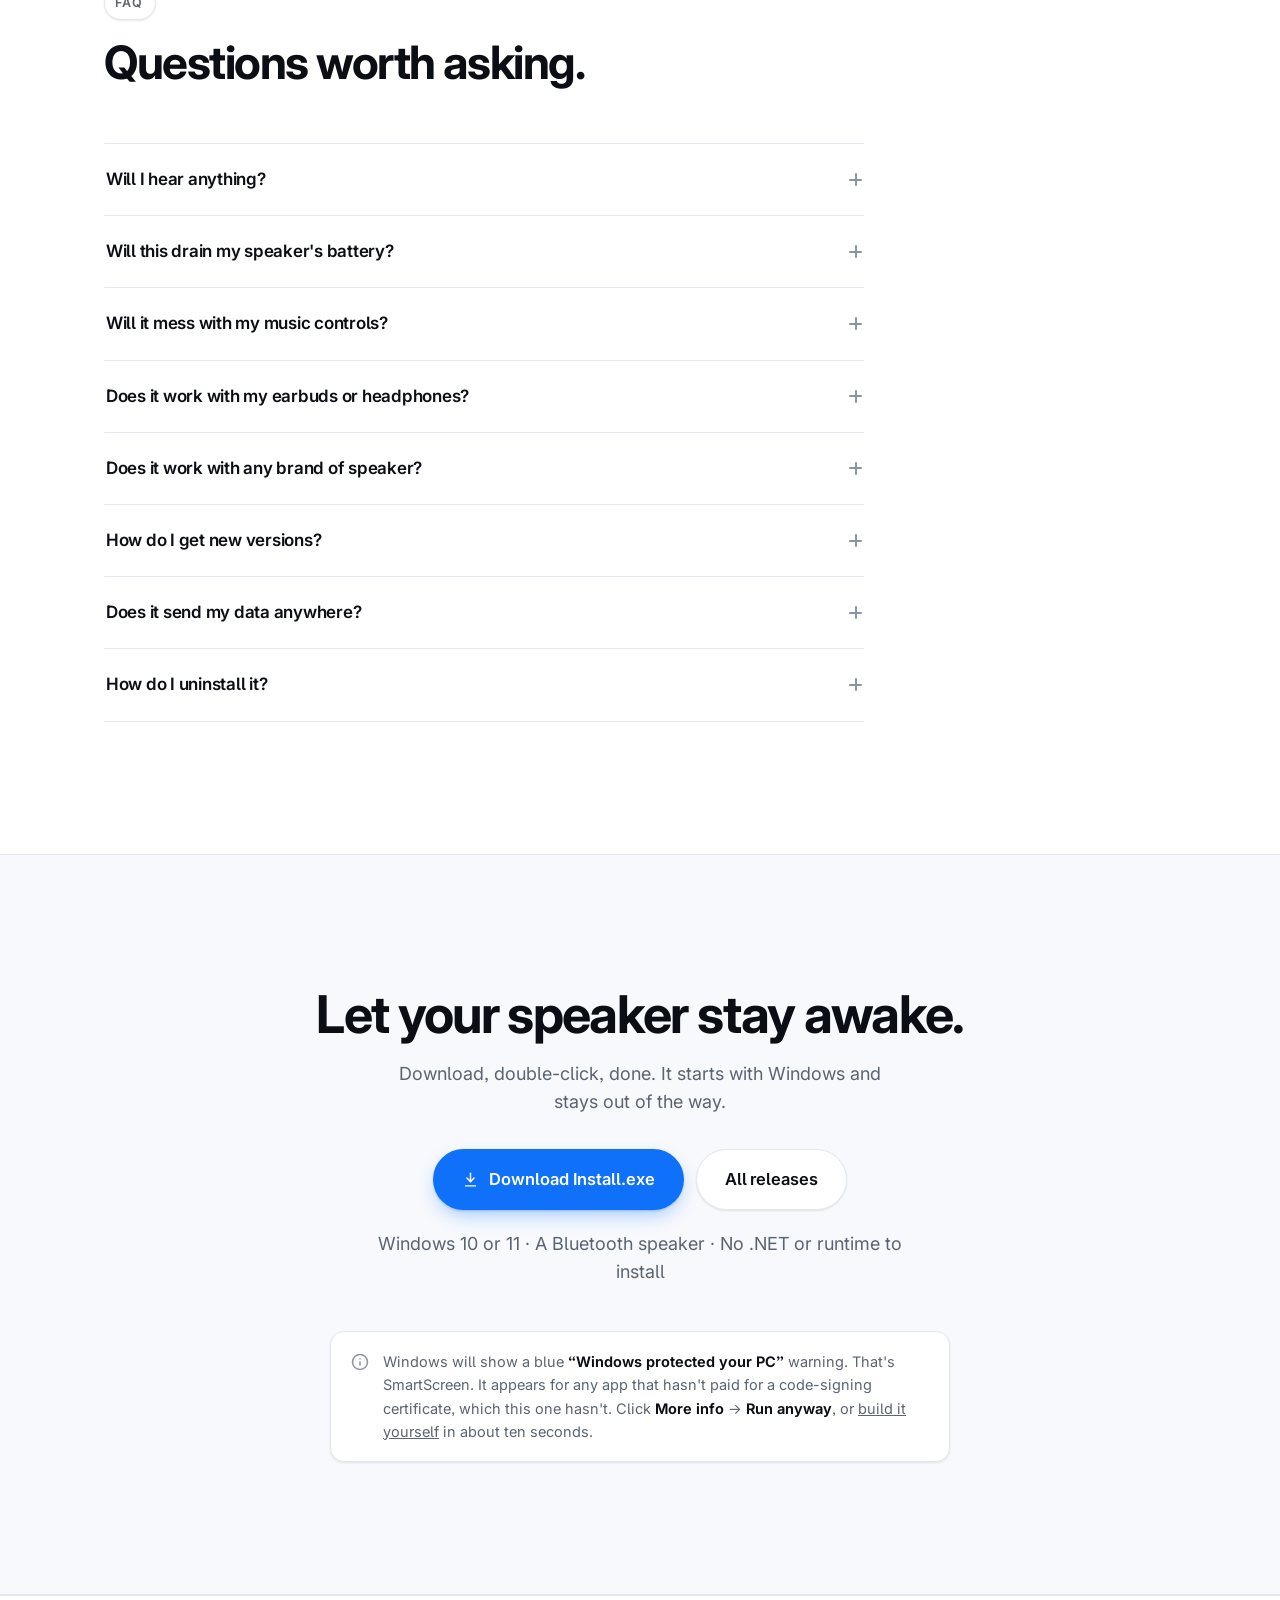
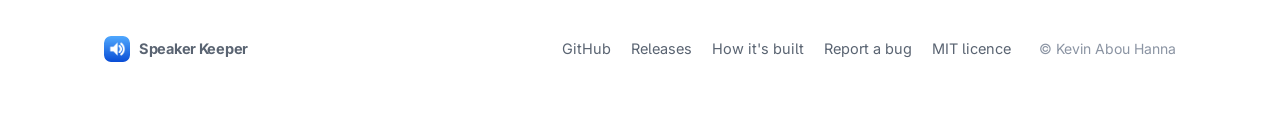
==== commit 414140e1: "Say that the tray icon opens a panel 1.3.0 put the speaker, its state and its battery on a panel tha" ====
--- a/index.html
+++ b/index.html
@@ -239,10 +239,10 @@
 
       <article class="feature">
         <div class="feature__icon">
-          <svg viewBox="0 0 24 24" fill="none" stroke="currentColor" stroke-width="2" stroke-linecap="round" stroke-linejoin="round" aria-hidden="true"><rect x="2" y="7" width="16" height="10" rx="2"/><path d="M22 11v2"/><path d="M5 11v2"/></svg>
-        </div>
-        <h3>Shows your battery</h3>
-        <p>Hover the tray icon to see your speaker's charge, and get a warning when it runs low.</p>
+          <svg viewBox="0 0 24 24" fill="none" stroke="currentColor" stroke-width="2" stroke-linecap="round" stroke-linejoin="round" aria-hidden="true"><rect x="3" y="4" width="18" height="16" rx="2"/><path d="M3 9h18"/><rect x="12" y="12.5" width="7" height="4" rx="2"/><circle cx="17" cy="14.5" r="1"/></svg>
+        </div>
+        <h3>One click shows everything</h3>
+        <p>Click the tray icon for a panel with your speaker, whether it's being kept awake and its battery. It warns you before the battery runs out.</p>
       </article>
 
       <article class="feature">
@@ -274,7 +274,7 @@
           <svg viewBox="0 0 24 24" fill="none" stroke="currentColor" stroke-width="2" stroke-linecap="round" stroke-linejoin="round" aria-hidden="true"><path d="M12 3 4 7v6c0 4.4 3.4 8.5 8 9 4.6-.5 8-4.6 8-9V7Z"/><path d="m9 12 2 2 4-4"/></svg>
         </div>
         <h3>Tiny and private</h3>
-        <p>One small app. No account, no background service, no telemetry of any kind.</p>
+        <p>One small app that matches your Windows theme. No account, no background service, no telemetry.</p>
       </article>
     </div>
   </div>
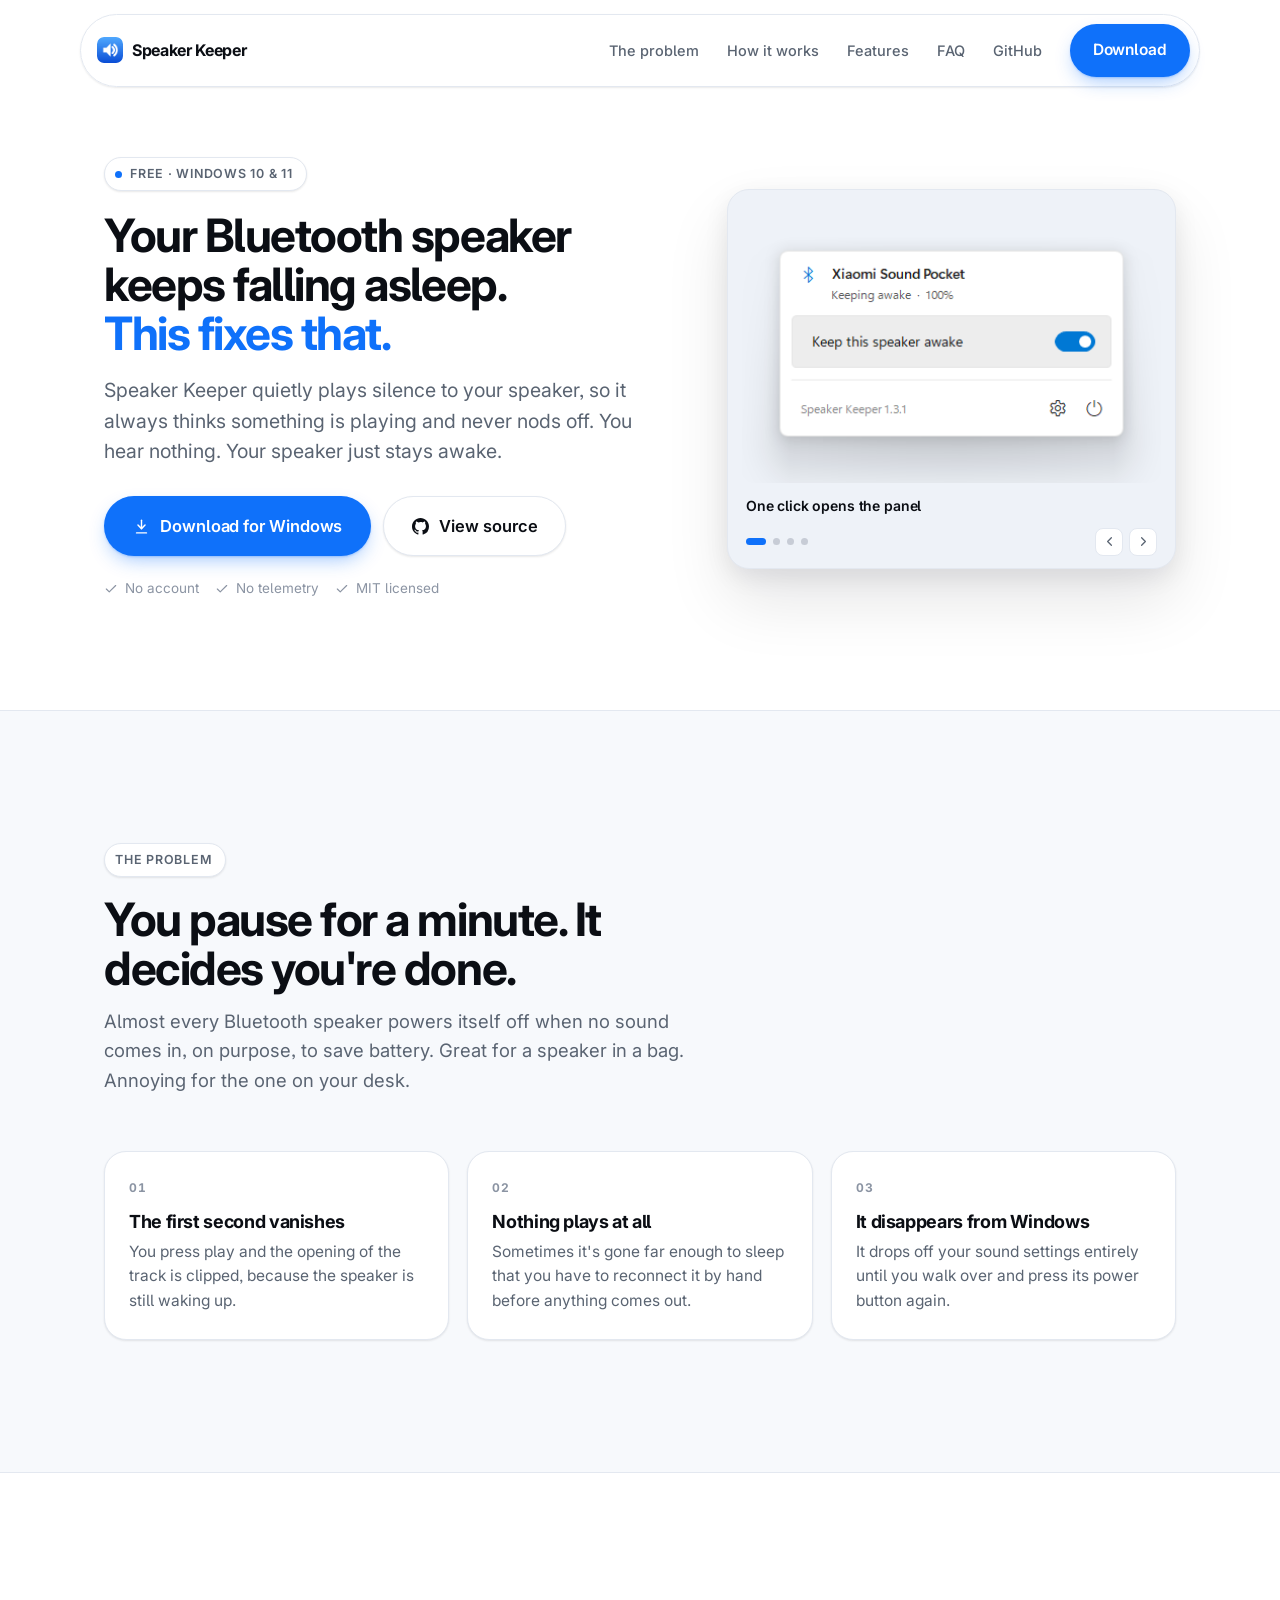
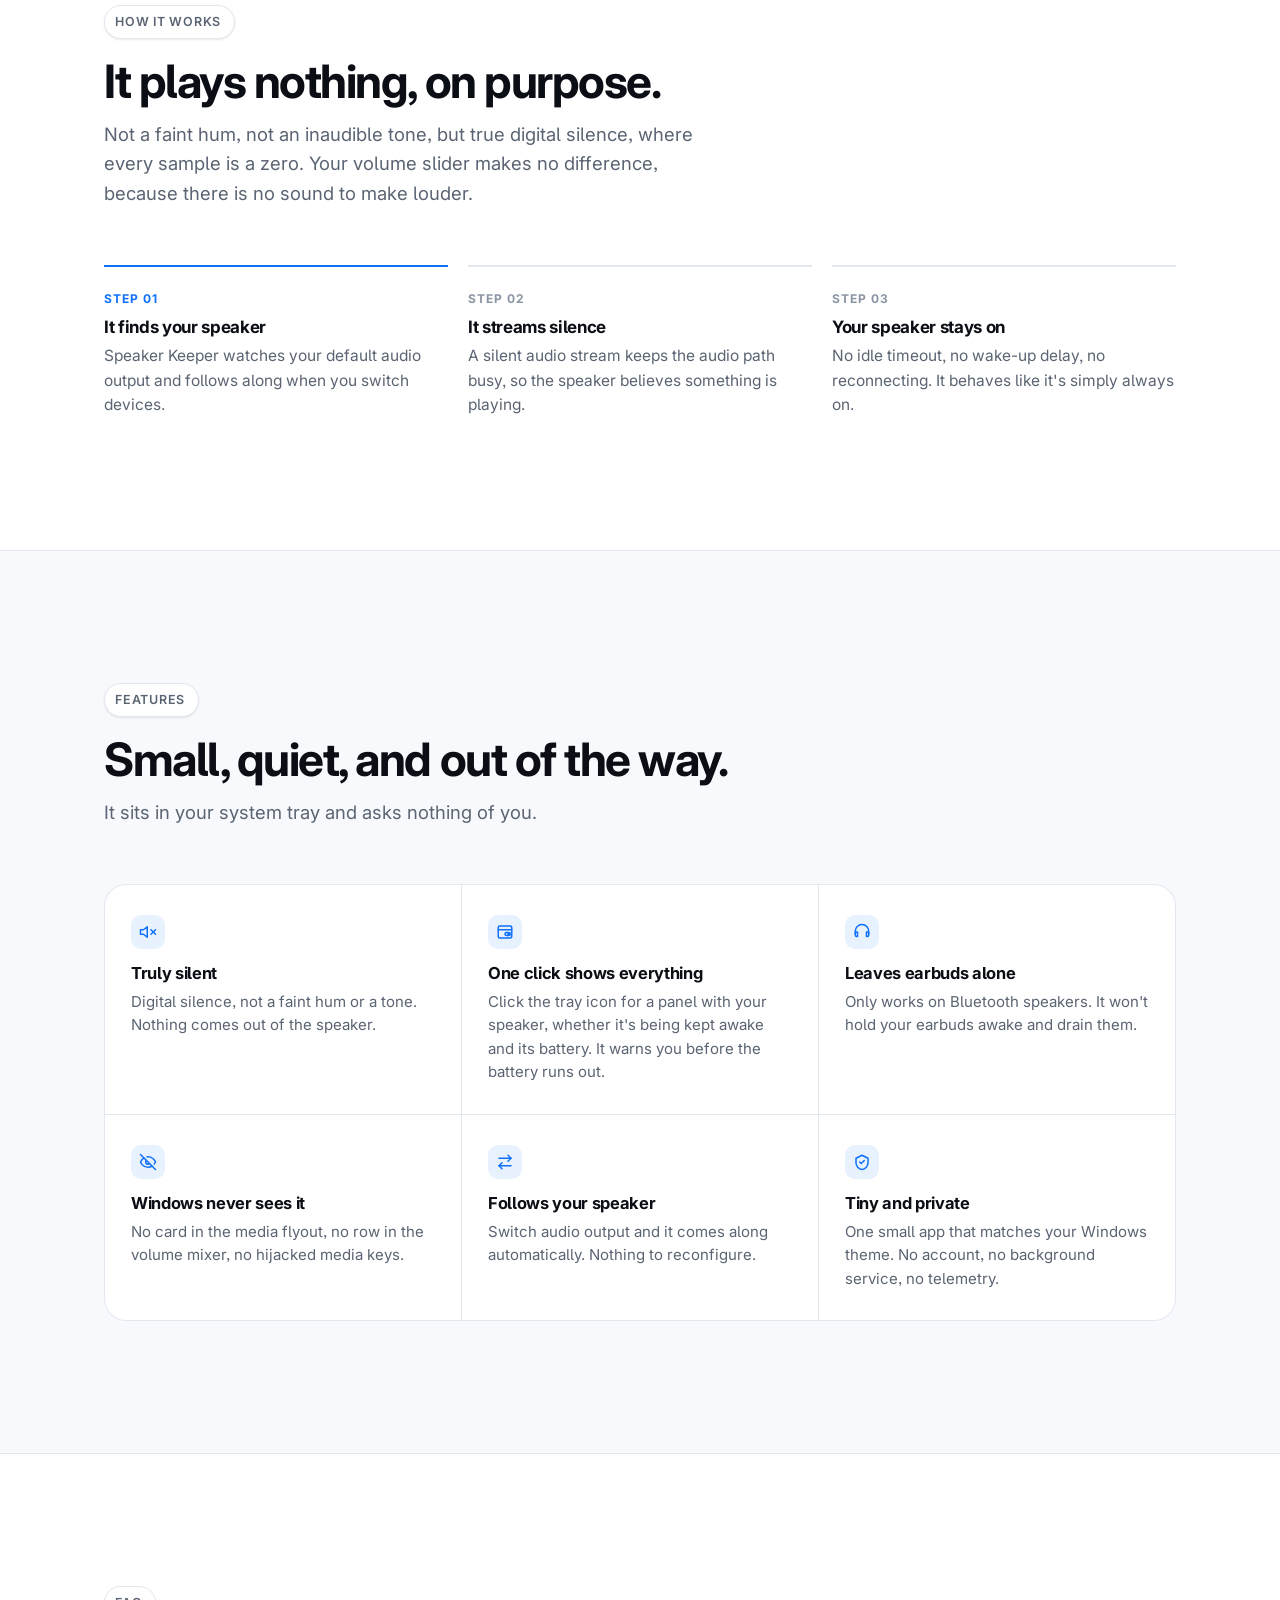
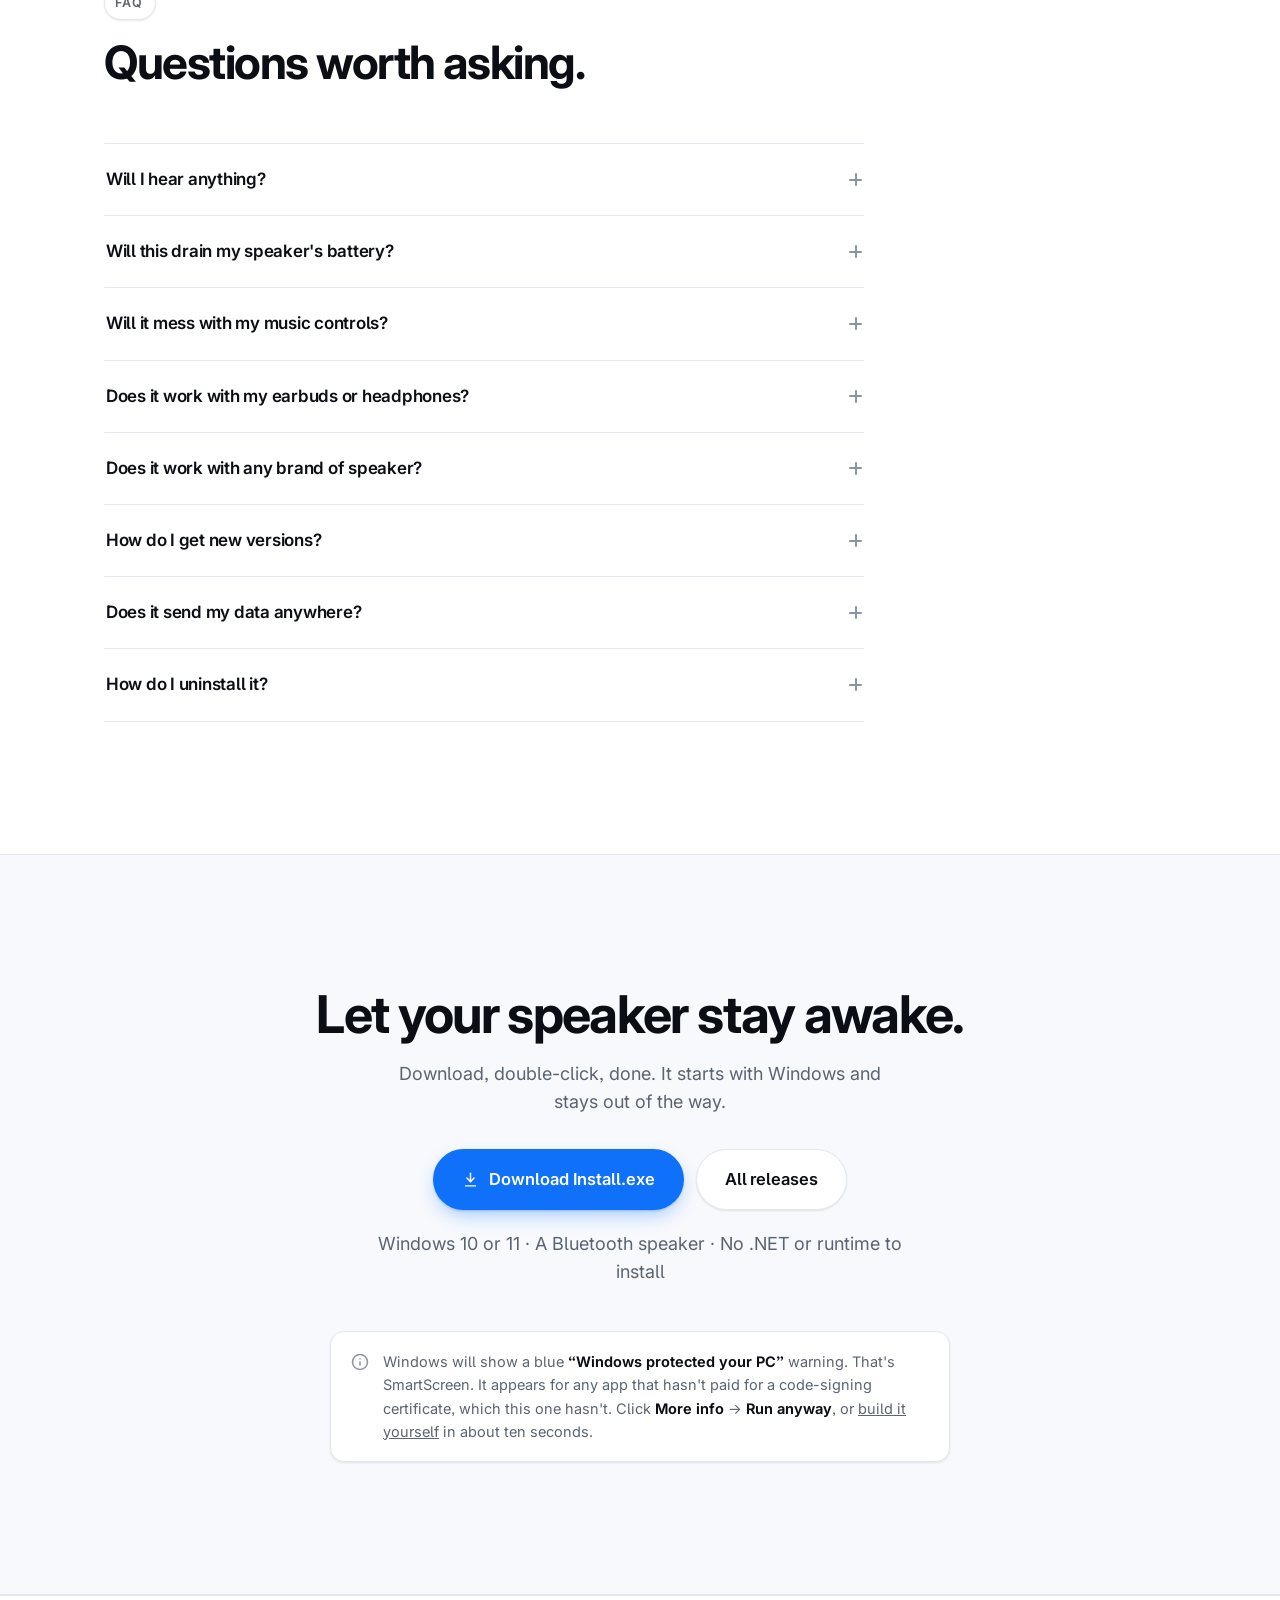
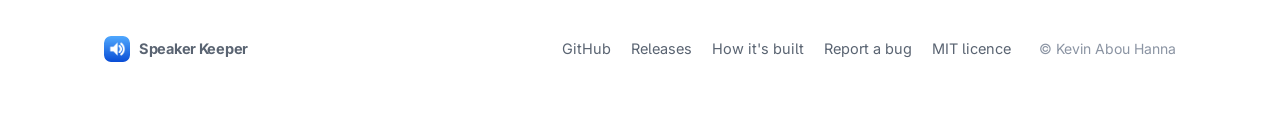
==== commit 42a6d103: "Replace the hero mockup with real screenshots The hero drew an illustration of a tray tooltip in HTM" ====
--- a/index.html
+++ b/index.html
@@ -109,47 +109,50 @@
       </div>
     </div>
 
-    <!-- What the thing actually looks like in use: the tray tooltip. -->
+    <!-- What it actually looks like, in the order you meet it. Two images per
+         slide because the shots are theme-specific and so is the page; CSS picks
+         one, the same way it picks every other colour here. -->
     <div class="hero__visual">
-      <div class="tray">
-
-        <div class="tray__card">
-          <div class="tray__row">
-            <img src="assets/logo-256.png" alt="" width="34" height="34">
-            <div>
-              <div class="tray__name">JBL Flip 6</div>
-              <div class="tray__state"><i class="dot"></i> Keeping awake</div>
-            </div>
+      <div class="shots" id="shots" aria-roledescription="carousel" aria-label="Speaker Keeper screenshots">
+        <div class="shots__stage">
+          <figure class="shot is-on" data-cap="One click opens the panel">
+            <img class="shot__img shot__img--light" src="assets/shots/panel-light.png" alt="The Speaker Keeper panel: the connected speaker, a switch to keep it awake, and its battery.">
+            <img class="shot__img shot__img--dark" src="assets/shots/panel-dark.png" alt="" aria-hidden="true">
+          </figure>
+          <figure class="shot" data-cap="Choose which speakers to keep awake">
+            <img class="shot__img shot__img--light" src="assets/shots/speakers-light.png" alt="The Speakers page, listing the Bluetooth speakers Speaker Keeper knows about, each with its own switch." loading="lazy">
+            <img class="shot__img shot__img--dark" src="assets/shots/speakers-dark.png" alt="" aria-hidden="true" loading="lazy">
+          </figure>
+          <figure class="shot" data-cap="Battery warnings, startup, updates">
+            <img class="shot__img shot__img--light" src="assets/shots/general-light.png" alt="The General page: start with Windows, warn me when the battery is low, and install updates automatically." loading="lazy">
+            <img class="shot__img shot__img--dark" src="assets/shots/general-dark.png" alt="" aria-hidden="true" loading="lazy">
+          </figure>
+          <figure class="shot" data-cap="A live log of everything it does">
+            <img class="shot__img shot__img--light" src="assets/shots/log-light.png" alt="The activity log, showing timestamped lines for every stream start, device change and battery reading." loading="lazy">
+            <img class="shot__img shot__img--dark" src="assets/shots/log-dark.png" alt="" aria-hidden="true" loading="lazy">
+          </figure>
+        </div>
+
+        <p class="shots__cap" aria-live="polite">One click opens the panel</p>
+
+        <div class="shots__bar">
+          <div class="shots__dots" role="tablist" aria-label="Choose a screenshot">
+            <button class="shots__dot is-on" type="button" role="tab" aria-selected="true" aria-label="One click opens the panel"></button>
+            <button class="shots__dot" type="button" role="tab" aria-selected="false" aria-label="Choose which speakers to keep awake"></button>
+            <button class="shots__dot" type="button" role="tab" aria-selected="false" aria-label="Battery warnings, startup, updates"></button>
+            <button class="shots__dot" type="button" role="tab" aria-selected="false" aria-label="A live log of everything it does"></button>
           </div>
-          <div class="batt">
-            <div class="batt__label"><span>Speaker battery</span><span>72%</span></div>
-            <div class="batt__track"><div class="batt__fill"></div></div>
+          <div class="shots__arrows">
+            <button class="shots__arrow" type="button" data-step="-1" aria-label="Previous screenshot">
+              <svg viewBox="0 0 24 24" fill="none" stroke="currentColor" stroke-width="2" stroke-linecap="round" stroke-linejoin="round" aria-hidden="true"><path d="m15 18-6-6 6-6"/></svg>
+            </button>
+            <button class="shots__arrow" type="button" data-step="1" aria-label="Next screenshot">
+              <svg viewBox="0 0 24 24" fill="none" stroke="currentColor" stroke-width="2" stroke-linecap="round" stroke-linejoin="round" aria-hidden="true"><path d="m9 18 6-6-6-6"/></svg>
+            </button>
           </div>
         </div>
-
-        <div class="wave">
-          <div class="wave__head"><span>Audio out</span><span class="val">0.000 dB</span></div>
-          <svg viewBox="0 0 320 34" preserveAspectRatio="none" aria-label="A perfectly flat audio waveform: digital silence." role="img">
-            <line class="wave__axis" x1="0" y1="17" x2="320" y2="17"/>
-            <path class="wave__line" d="M4 17 H316"/>
-          </svg>
-        </div>
-
-        <div class="taskbar">
-          <div class="taskbar__icons">
-            <svg viewBox="0 0 24 24" fill="none" stroke="currentColor" stroke-width="2" stroke-linecap="round" stroke-linejoin="round" aria-hidden="true"><path d="M5 12.55a11 11 0 0 1 14.08 0"/><path d="M1.42 9a16 16 0 0 1 21.16 0"/><path d="M8.53 16.11a6 6 0 0 1 6.95 0"/><path d="M12 20h.01"/></svg>
-            <svg viewBox="0 0 24 24" fill="none" stroke="currentColor" stroke-width="2" stroke-linecap="round" stroke-linejoin="round" aria-hidden="true"><path d="M11 5 6 9H2v6h4l5 4V5Z"/><path d="M15.54 8.46a5 5 0 0 1 0 7.07"/></svg>
-          </div>
-          <span class="taskbar__pin">
-            <img src="assets/logo-128.png" alt="" width="19" height="19">
-            <span>Awake</span>
-          </span>
-          <span class="taskbar__clock">11:04</span>
-        </div>
-
-      </div>
-    </div>
-
+      </div>
+    </div>
   </div>
 </header>
 
@@ -383,6 +386,63 @@
 </footer>
 
 <script>
+// Hero carousel. Plain state and a class swap; the fade lives in CSS.
+(function () {
+  var root = document.getElementById('shots');
+  if (!root) return;
+
+  var shots = [].slice.call(root.querySelectorAll('.shot'));
+  var dots  = [].slice.call(root.querySelectorAll('.shots__dot'));
+  var cap   = root.querySelector('.shots__cap');
+  var at    = 0;
+  var timer = null;
+
+  // Someone who asked the system not to animate things did not ask for a panel
+  // that changes under them every few seconds either.
+  var still = window.matchMedia('(prefers-reduced-motion: reduce)').matches;
+  var DWELL = 5200;
+
+  function show(i) {
+    at = (i + shots.length) % shots.length;
+    shots.forEach(function (s, n) { s.classList.toggle('is-on', n === at); });
+    dots.forEach(function (d, n) {
+      d.classList.toggle('is-on', n === at);
+      d.setAttribute('aria-selected', String(n === at));
+    });
+    cap.textContent = shots[at].dataset.cap;
+  }
+
+  function play()  { if (!still && !timer) timer = setInterval(function () { show(at + 1); }, DWELL); }
+  function pause() { clearInterval(timer); timer = null; }
+
+  // Any deliberate move restarts the dwell, so the slide you just chose gets a
+  // full turn rather than whatever was left of the previous one.
+  function go(i) { show(i); pause(); play(); }
+
+  root.querySelectorAll('.shots__arrow').forEach(function (b) {
+    b.addEventListener('click', function () { go(at + Number(b.dataset.step)); });
+  });
+  dots.forEach(function (d, n) { d.addEventListener('click', function () { go(n); }); });
+
+  root.addEventListener('keydown', function (e) {
+    if (e.key === 'ArrowLeft')  { go(at - 1); }
+    if (e.key === 'ArrowRight') { go(at + 1); }
+  });
+
+  root.addEventListener('mouseenter', pause);
+  root.addEventListener('mouseleave', play);
+  root.addEventListener('focusin', pause);
+  root.addEventListener('focusout', play);
+
+  // Nothing to animate for a reader who has scrolled past it, or a background tab.
+  document.addEventListener('visibilitychange', function () {
+    if (document.hidden) { pause(); } else { play(); }
+  });
+
+  show(0);
+  play();
+})();
+
 // FAQ accordion. Heights are measured rather than transitioned to `auto`,
 // so the open/close animation works without pinning a magic max-height.
 document.querySelectorAll('.faq__item').forEach(function (item) {
--- a/styles.css
+++ b/styles.css
@@ -320,87 +320,111 @@
   .hero h1 em { display: inline; }
 }
 
-/* ------------------------------------------------ hero visual: the tray -- */
-
-.tray {
-  position: relative;
+/* ------------------------------------------------- hero visual: shots --
+   The hero carousel: real screenshots of the app.
+
+   Every shot is captured 3:2 with the window filling about the same share of
+   the frame, so one aspect-ratio box holds all of them and each lands the same
+   size on the page. The backdrop baked into the images is this panel colour,
+   which is why the edges disappear rather than sitting in a visible rectangle.
+
+   Two images per slide, one per theme, swapped the same way the palette is.
+   Both download, which is a few tens of kilobytes; a <picture> element would
+   save that but follows prefers-color-scheme only, and would ignore the
+   data-theme override the rest of this stylesheet honours. */
+.shots {
   background: var(--panel);
   border: 1px solid var(--line);
   border-radius: var(--radius-lg);
-  padding: 22px;
+  padding: 14px 14px 12px;
   box-shadow: var(--shadow-lg);
 }
 
-/* Tooltip card: what you actually see when you hover the tray icon. */
-.tray__card {
+.shots__stage {
+  position: relative;
+  aspect-ratio: 3 / 2;
+  border-radius: var(--radius);
+  overflow: hidden;
+}
+
+.shot {
+  position: absolute;
+  inset: 0;
+  margin: 0;
+  opacity: 0;
+  visibility: hidden;
+  transition: opacity .45s ease;
+}
+.shot.is-on { opacity: 1; visibility: visible; }
+
+.shot__img { width: 100%; height: 100%; object-fit: contain; display: block; }
+.shot__img--dark { display: none; }
+
+@media (prefers-color-scheme: dark) {
+  :root:not([data-theme="light"]) .shot__img--light { display: none; }
+  :root:not([data-theme="light"]) .shot__img--dark  { display: block; }
+}
+:root[data-theme="dark"] .shot__img--light { display: none; }
+:root[data-theme="dark"] .shot__img--dark  { display: block; }
+
+.shots__cap {
+  margin: 12px 4px 0;
+  font-size: 14px;
+  font-weight: 600;
+  letter-spacing: -0.01em;
+  color: var(--ink);
+  min-height: 1.4em;
+}
+
+.shots__bar {
+  display: flex;
+  align-items: center;
+  justify-content: space-between;
+  gap: 12px;
+  margin-top: 10px;
+  padding: 0 4px;
+}
+
+.shots__dots { display: flex; align-items: center; gap: 7px; }
+
+.shots__dot {
+  width: 7px; height: 7px;
+  padding: 0;
+  border: 0;
+  border-radius: 999px;
+  background: var(--ink-3);
+  opacity: .4;
+  cursor: pointer;
+  transition: opacity .2s ease, width .2s ease, background-color .2s ease;
+}
+.shots__dot:hover { opacity: .75; }
+.shots__dot.is-on { width: 20px; opacity: 1; background: var(--accent); }
+
+.shots__arrows { display: flex; gap: 6px; }
+
+.shots__arrow {
+  display: grid;
+  place-items: center;
+  width: 28px; height: 28px;
+  padding: 0;
+  border: 1px solid var(--line);
+  border-radius: 8px;
   background: var(--paper);
-  border: 1px solid var(--line);
-  border-radius: var(--radius);
-  padding: 16px 18px;
-  box-shadow: var(--shadow-md);
-}
-
-.tray__row { display: flex; align-items: center; gap: 12px; }
-.tray__row img { width: 34px; height: 34px; border-radius: 9px; flex: none; }
-.tray__name { font-weight: 650; font-size: 15px; letter-spacing: -0.01em; }
-.tray__state {
-  display: inline-flex; align-items: center; gap: 7px;
-  font-size: 13px; color: var(--ink-2); margin-top: 2px;
-}
-
-.batt { margin-top: 14px; }
-.batt__label {
-  display: flex; justify-content: space-between;
-  font-size: 12.5px; color: var(--ink-2); margin-bottom: 6px;
-}
-.batt__track { height: 6px; background: var(--panel); border-radius: 999px; overflow: hidden; }
-.batt__fill { height: 100%; width: 72%; background: var(--accent); border-radius: 999px; }
-
-/* The "what it sends" strip: a dead-flat line, which is the whole product. */
-.wave {
-  margin-top: 16px;
-  background: var(--paper);
-  border: 1px solid var(--line);
-  border-radius: var(--radius);
-  padding: 14px 18px 12px;
-  box-shadow: var(--shadow-sm);
-}
-.wave__head {
-  display: flex; justify-content: space-between; align-items: baseline;
-  font-size: 12px; color: var(--ink-3);
-  letter-spacing: .04em; text-transform: uppercase; font-weight: 600;
-}
-/* Reading, not label: keep the "dB" cased correctly. */
-.wave__head .val { text-transform: none; letter-spacing: 0; font-variant-numeric: tabular-nums; }
-.wave svg { width: 100%; height: 34px; margin-top: 4px; display: block; }
-.wave__line { stroke: var(--accent); stroke-width: 2; fill: none; stroke-linecap: round; }
-.wave__axis { stroke: var(--line); stroke-width: 1; stroke-dasharray: 3 4; }
-
-/* Taskbar strip along the bottom, to place the icon in context. */
-.taskbar {
-  margin-top: 16px;
-  display: flex;
-  align-items: center;
-  justify-content: flex-end;
-  gap: 14px;
-  background: var(--paper);
-  border: 1px solid var(--line);
-  border-radius: 999px;
-  padding: 8px 16px;
-  box-shadow: var(--shadow-sm);
-}
-.taskbar__icons { display: flex; align-items: center; gap: 13px; opacity: .45; }
-.taskbar__icons svg { width: 15px; height: 15px; }
-.taskbar img { width: 19px; height: 19px; border-radius: 5px; }
-.taskbar__clock { font-size: 11.5px; color: var(--ink-3); font-variant-numeric: tabular-nums; }
-.taskbar__pin {
-  display: inline-flex; align-items: center; gap: 7px;
-  padding: 3px 9px 3px 4px;
-  border-radius: 999px;
-  background: var(--accent-tint);
-  border: 1px solid color-mix(in srgb, var(--accent) 22%, transparent);
-}
-.taskbar__pin span { font-size: 11.5px; font-weight: 600; color: var(--accent-deep); }
+  color: var(--ink-2);
+  cursor: pointer;
+  transition: color .15s ease, border-color .15s ease;
+}
+.shots__arrow:hover { color: var(--ink); border-color: var(--ink-3); }
+.shots__arrow svg { width: 15px; height: 15px; }
+
+.shots__dot:focus-visible,
+.shots__arrow:focus-visible { outline: 2px solid var(--accent); outline-offset: 2px; }
+
+/* A carousel that moves on its own is a liability for anyone who asked the
+   system not to animate things. */
+@media (prefers-reduced-motion: reduce) {
+  .shot { transition: none; }
+}
 
 /* ------------------------------------------------------------ problem ---- */
 
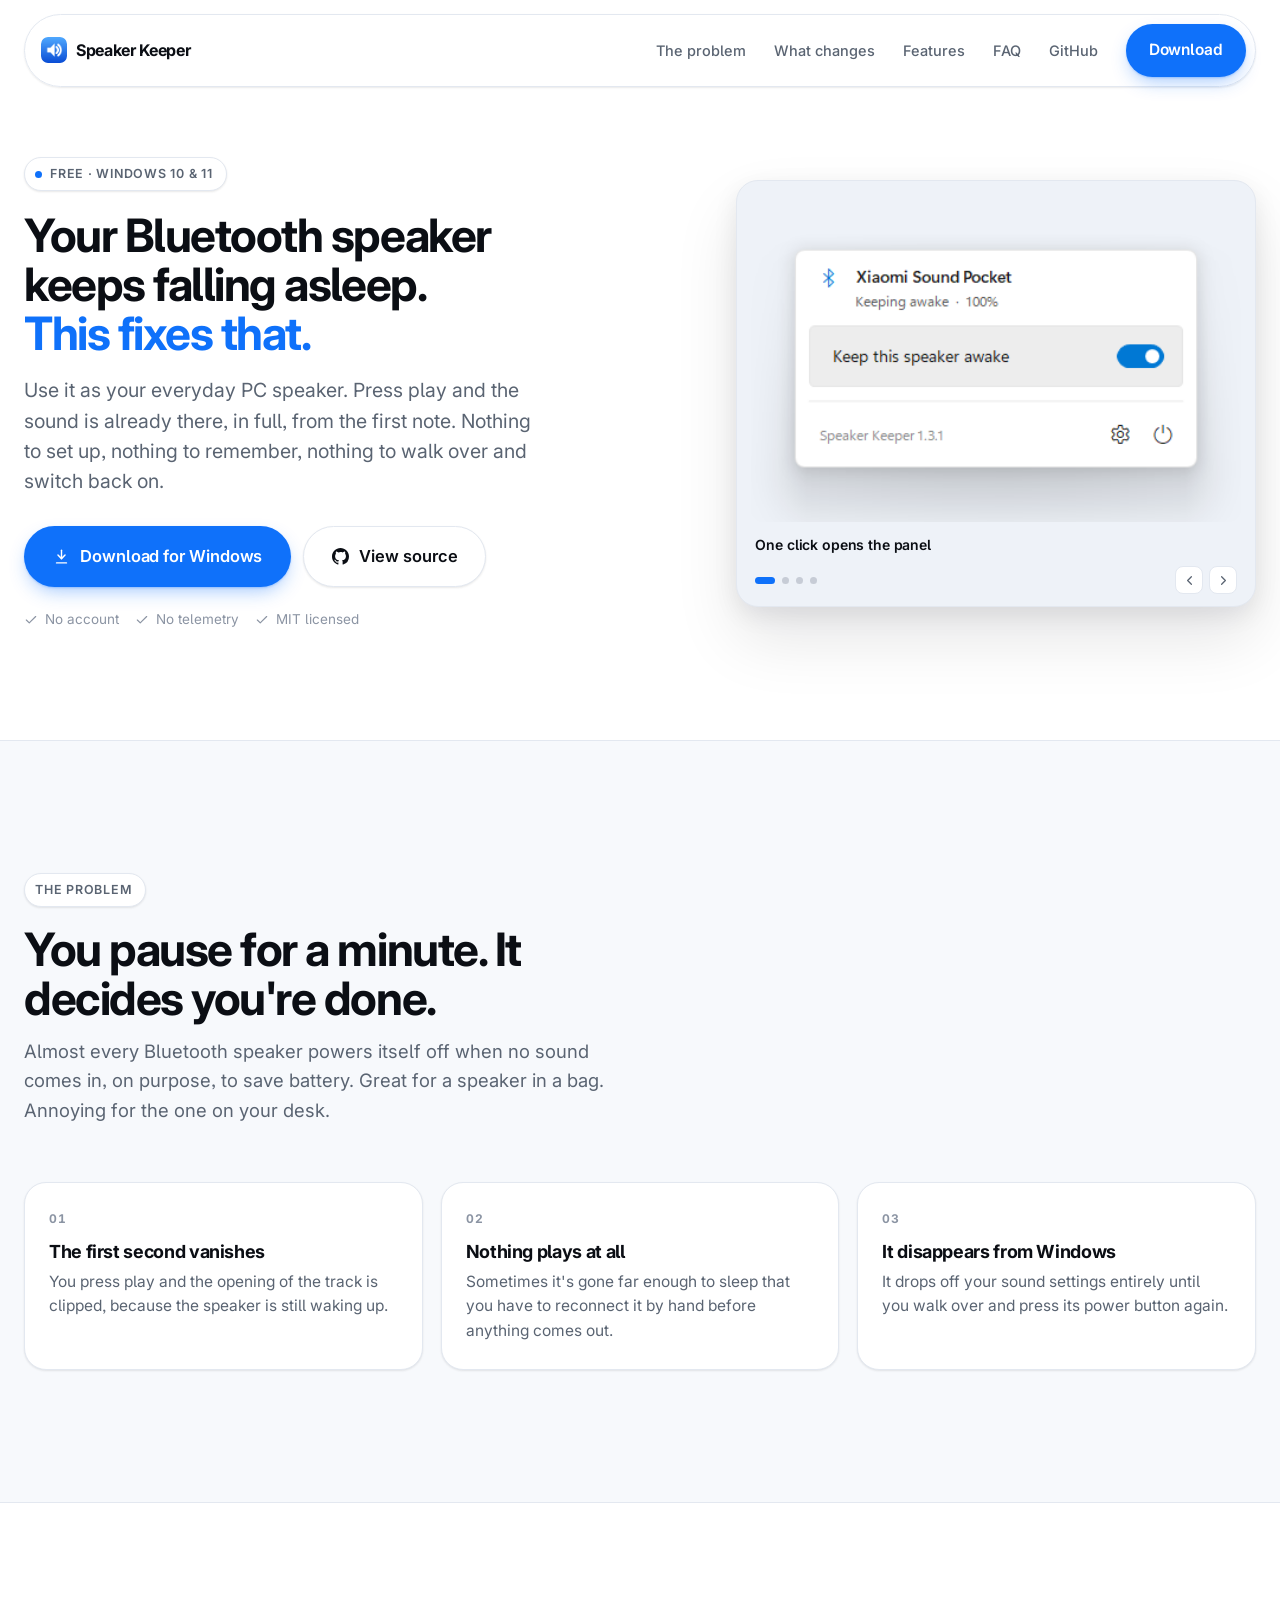
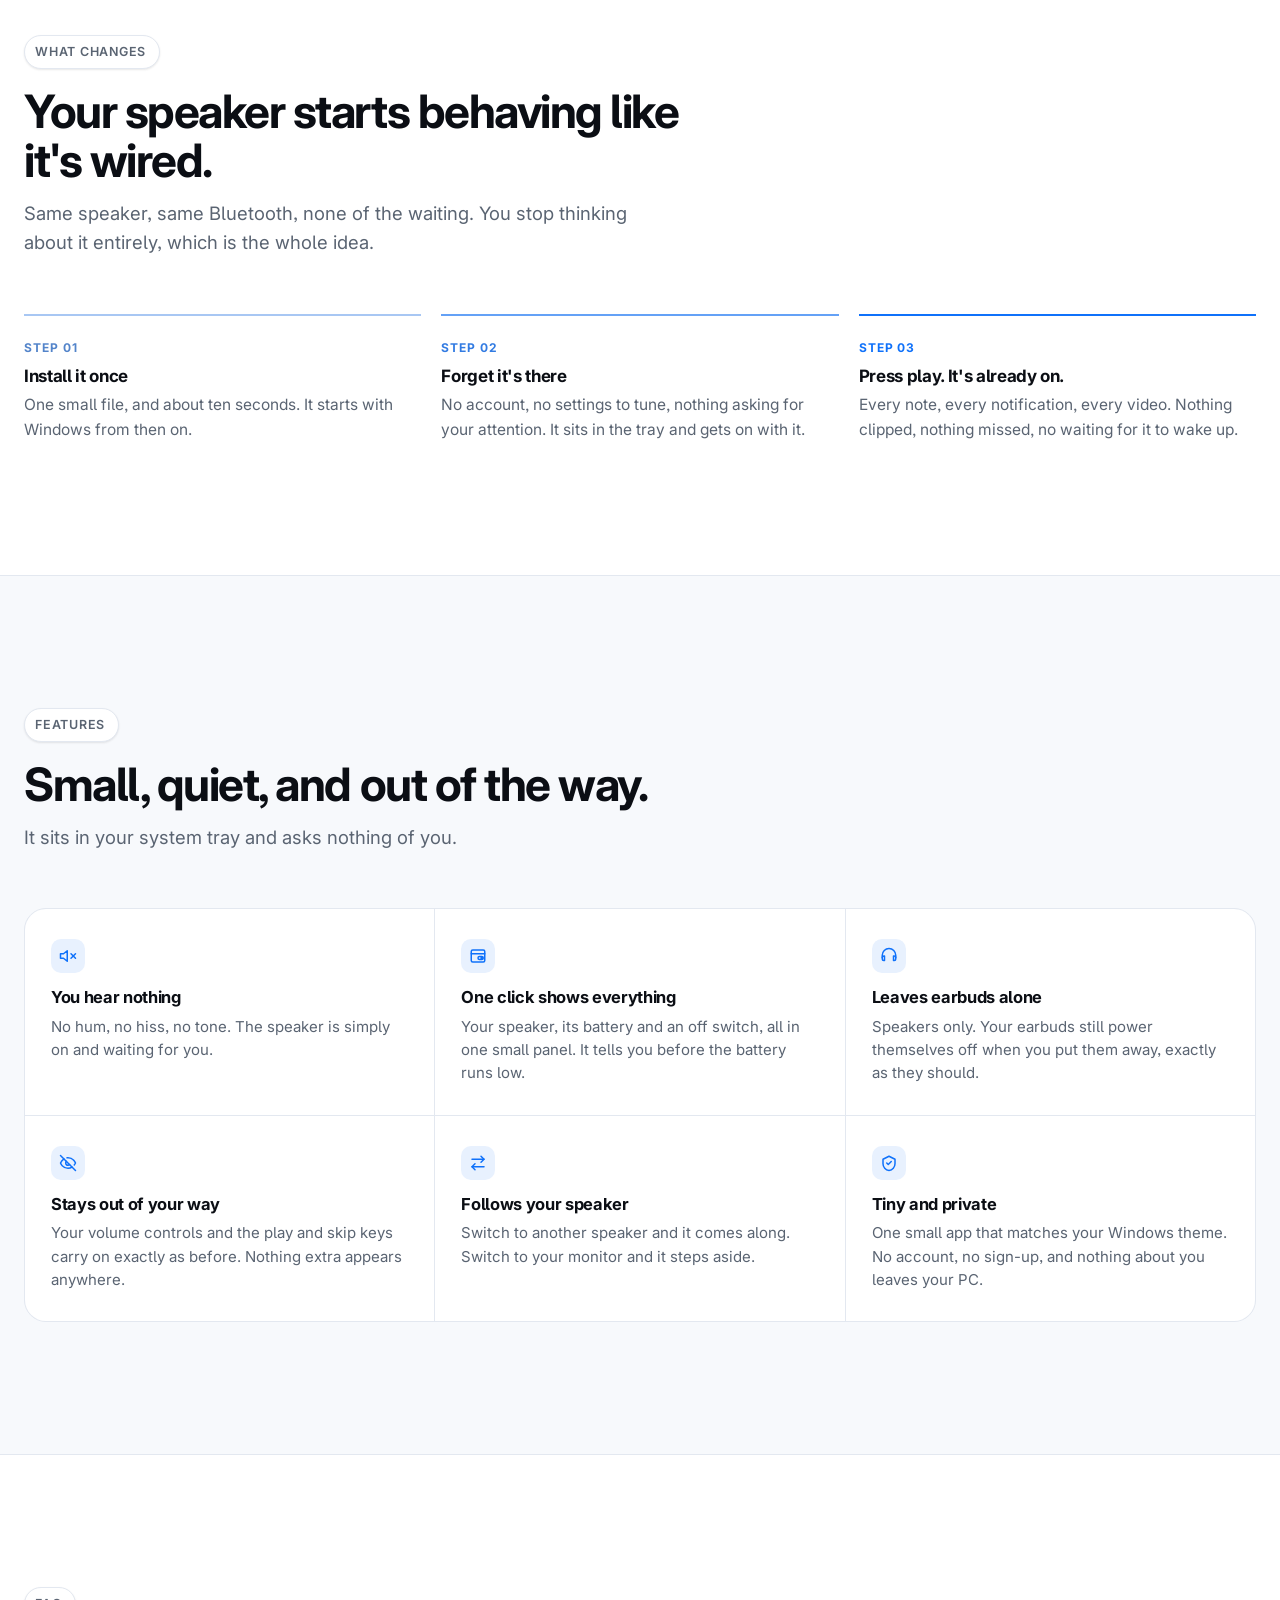
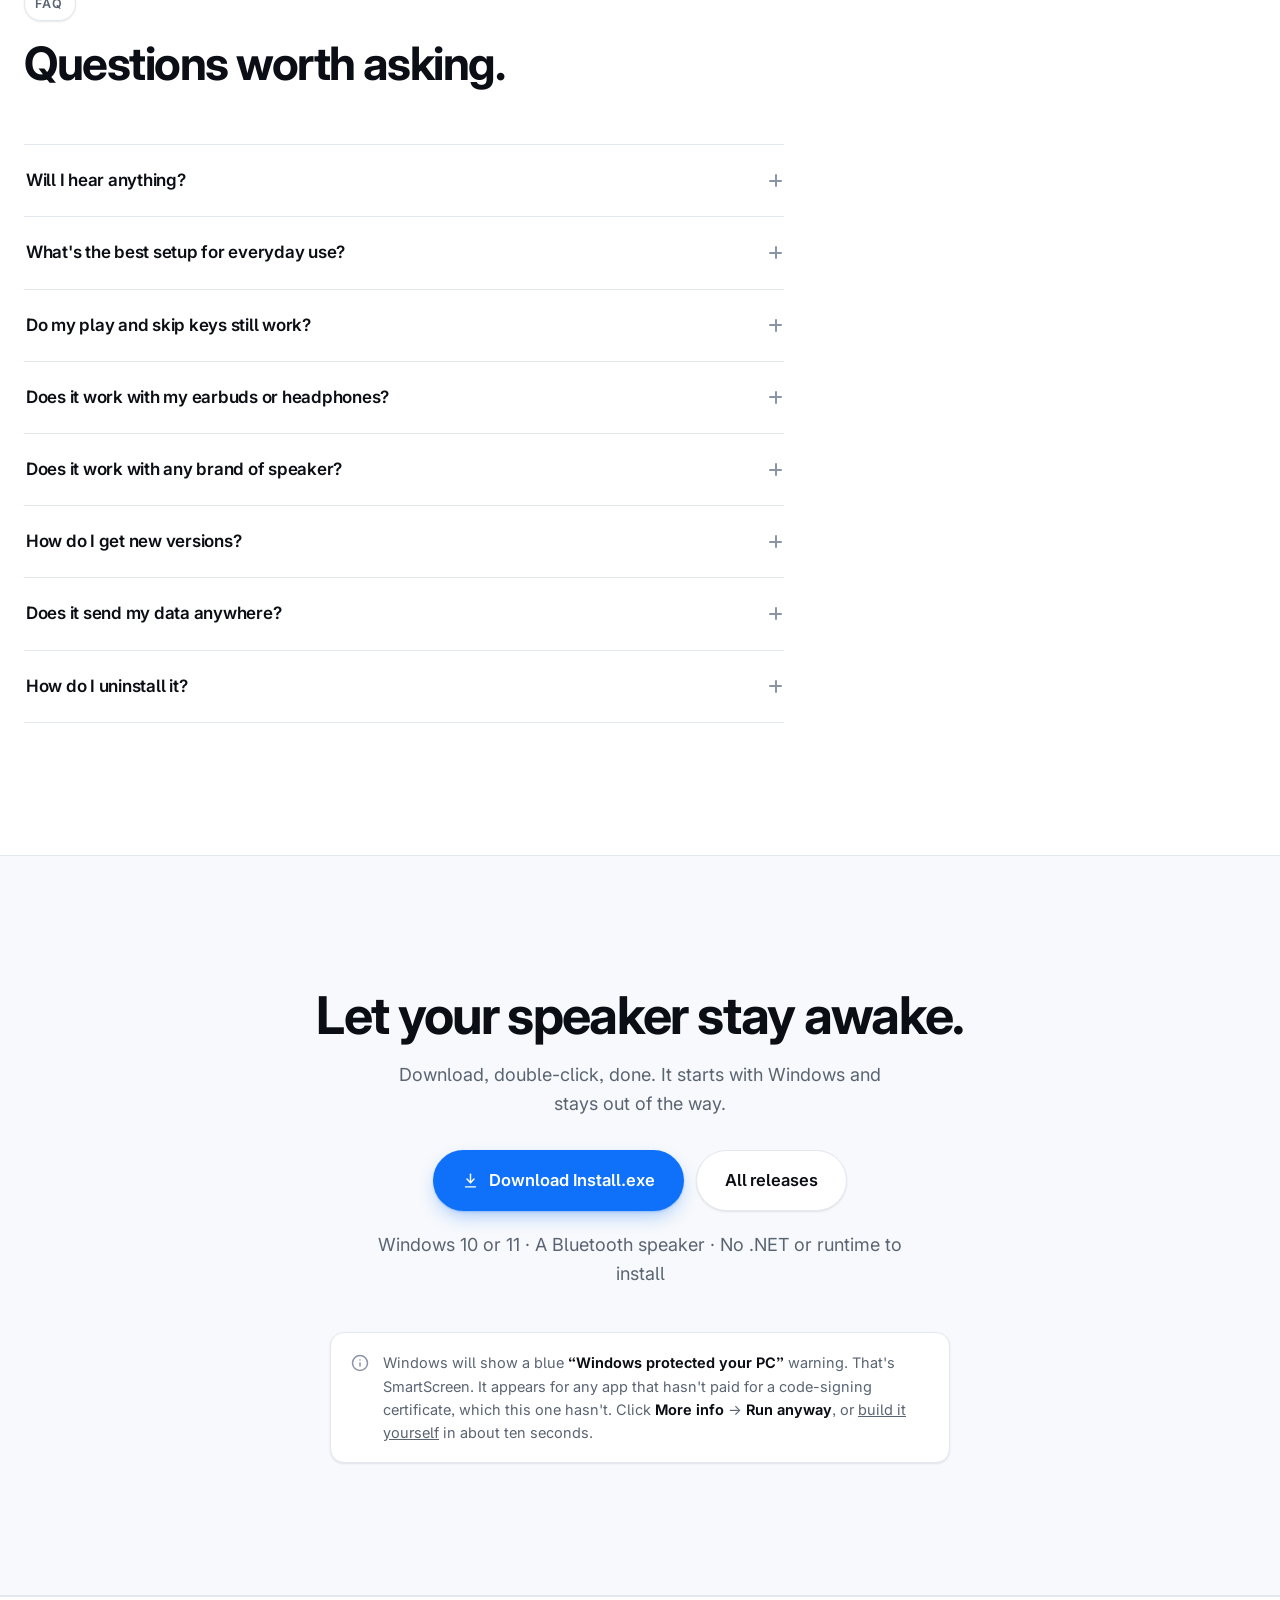
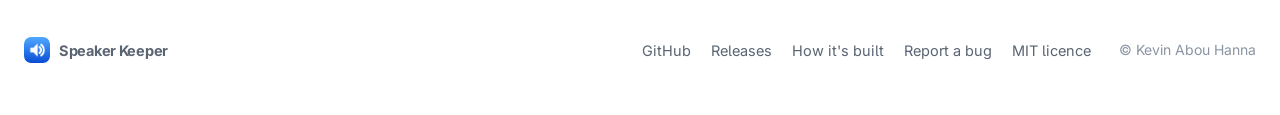
==== commit e4e00e91: "Widen the page, open shots full size, and write for the reader - Max width 1120 to 1440. The hero sc" ====
--- a/index.html
+++ b/index.html
@@ -50,7 +50,7 @@
     </a>
     <div class="nav__links">
       <a href="#problem">The problem</a>
-      <a href="#how">How it works</a>
+      <a href="#how">What changes</a>
       <a href="#features">Features</a>
       <a href="#faq">FAQ</a>
       <a href="https://github.com/kevinabouhanna/speaker-keeper">GitHub</a>
@@ -73,9 +73,9 @@
       <h1>Your Bluetooth speaker <br>keeps falling asleep. <br><em>This fixes that.</em></h1>
 
       <p class="hero__sub">
-        Speaker Keeper quietly plays silence to your speaker, so it always thinks
-        something is playing and never nods off. You hear nothing. Your speaker just
-        stays awake.
+        Use it as your everyday PC speaker. Press play and the sound is already
+        there, in full, from the first note. Nothing to set up, nothing to remember,
+        nothing to walk over and switch back on.
       </p>
 
       <div class="hero__cta">
@@ -116,20 +116,28 @@
       <div class="shots" id="shots" aria-roledescription="carousel" aria-label="Speaker Keeper screenshots">
         <div class="shots__stage">
           <figure class="shot is-on" data-cap="One click opens the panel">
-            <img class="shot__img shot__img--light" src="assets/shots/panel-light.png" alt="The Speaker Keeper panel: the connected speaker, a switch to keep it awake, and its battery.">
-            <img class="shot__img shot__img--dark" src="assets/shots/panel-dark.png" alt="" aria-hidden="true">
+            <button class="shot__btn" type="button" aria-label="View full size: One click opens the panel">
+              <img class="shot__img shot__img--light" src="assets/shots/panel-light.png" alt="The Speaker Keeper panel: the connected speaker, a switch to keep it awake, and its battery.">
+              <img class="shot__img shot__img--dark" src="assets/shots/panel-dark.png" alt="" aria-hidden="true">
+            </button>
           </figure>
           <figure class="shot" data-cap="Choose which speakers to keep awake">
-            <img class="shot__img shot__img--light" src="assets/shots/speakers-light.png" alt="The Speakers page, listing the Bluetooth speakers Speaker Keeper knows about, each with its own switch." loading="lazy">
-            <img class="shot__img shot__img--dark" src="assets/shots/speakers-dark.png" alt="" aria-hidden="true" loading="lazy">
+            <button class="shot__btn" type="button" aria-label="View full size: Choose which speakers to keep awake">
+              <img class="shot__img shot__img--light" src="assets/shots/speakers-light.png" alt="The Speakers page, listing the Bluetooth speakers Speaker Keeper knows about, each with its own switch." loading="lazy">
+              <img class="shot__img shot__img--dark" src="assets/shots/speakers-dark.png" alt="" aria-hidden="true" loading="lazy">
+            </button>
           </figure>
           <figure class="shot" data-cap="Battery warnings, startup, updates">
-            <img class="shot__img shot__img--light" src="assets/shots/general-light.png" alt="The General page: start with Windows, warn me when the battery is low, and install updates automatically." loading="lazy">
-            <img class="shot__img shot__img--dark" src="assets/shots/general-dark.png" alt="" aria-hidden="true" loading="lazy">
+            <button class="shot__btn" type="button" aria-label="View full size: Battery warnings, startup, updates">
+              <img class="shot__img shot__img--light" src="assets/shots/general-light.png" alt="The General page: start with Windows, warn me when the battery is low, and install updates automatically." loading="lazy">
+              <img class="shot__img shot__img--dark" src="assets/shots/general-dark.png" alt="" aria-hidden="true" loading="lazy">
+            </button>
           </figure>
           <figure class="shot" data-cap="A live log of everything it does">
-            <img class="shot__img shot__img--light" src="assets/shots/log-light.png" alt="The activity log, showing timestamped lines for every stream start, device change and battery reading." loading="lazy">
-            <img class="shot__img shot__img--dark" src="assets/shots/log-dark.png" alt="" aria-hidden="true" loading="lazy">
+            <button class="shot__btn" type="button" aria-label="View full size: A live log of everything it does">
+              <img class="shot__img shot__img--light" src="assets/shots/log-light.png" alt="The activity log, showing timestamped lines for every stream start, device change and battery reading." loading="lazy">
+              <img class="shot__img shot__img--dark" src="assets/shots/log-dark.png" alt="" aria-hidden="true" loading="lazy">
+            </button>
           </figure>
         </div>
 
@@ -193,30 +201,29 @@
 <section class="section" id="how">
   <div class="wrap">
     <div class="section-head">
-      <span class="eyebrow">How it works</span>
-      <h2>It plays nothing, on purpose.</h2>
+      <span class="eyebrow">What changes</span>
+      <h2>Your speaker starts behaving like it's wired.</h2>
       <p>
-        Not a faint hum, not an inaudible tone, but true digital silence, where every
-        sample is a zero. Your volume slider makes no difference, because there is no
-        sound to make louder.
+        Same speaker, same Bluetooth, none of the waiting. You stop thinking about it
+        entirely, which is the whole idea.
       </p>
     </div>
 
     <div class="steps">
       <div class="step">
         <span class="step__k">STEP 01</span>
-        <h3>It finds your speaker</h3>
-        <p>Speaker Keeper watches your default audio output and follows along when you switch devices.</p>
+        <h3>Install it once</h3>
+        <p>One small file, and about ten seconds. It starts with Windows from then on.</p>
       </div>
       <div class="step">
         <span class="step__k">STEP 02</span>
-        <h3>It streams silence</h3>
-        <p>A silent audio stream keeps the audio path busy, so the speaker believes something is playing.</p>
+        <h3>Forget it's there</h3>
+        <p>No account, no settings to tune, nothing asking for your attention. It sits in the tray and gets on with it.</p>
       </div>
       <div class="step">
         <span class="step__k">STEP 03</span>
-        <h3>Your speaker stays on</h3>
-        <p>No idle timeout, no wake-up delay, no reconnecting. It behaves like it's simply always on.</p>
+        <h3>Press play. It's already on.</h3>
+        <p>Every note, every notification, every video. Nothing clipped, nothing missed, no waiting for it to wake up.</p>
       </div>
     </div>
   </div>
@@ -236,8 +243,8 @@
         <div class="feature__icon">
           <svg viewBox="0 0 24 24" fill="none" stroke="currentColor" stroke-width="2" stroke-linecap="round" stroke-linejoin="round" aria-hidden="true"><path d="M11 5 6 9H2v6h4l5 4V5Z"/><path d="m22 9-6 6"/><path d="m16 9 6 6"/></svg>
         </div>
-        <h3>Truly silent</h3>
-        <p>Digital silence, not a faint hum or a tone. Nothing comes out of the speaker.</p>
+        <h3>You hear nothing</h3>
+        <p>No hum, no hiss, no tone. The speaker is simply on and waiting for you.</p>
       </article>
 
       <article class="feature">
@@ -245,7 +252,7 @@
           <svg viewBox="0 0 24 24" fill="none" stroke="currentColor" stroke-width="2" stroke-linecap="round" stroke-linejoin="round" aria-hidden="true"><rect x="3" y="4" width="18" height="16" rx="2"/><path d="M3 9h18"/><rect x="12" y="12.5" width="7" height="4" rx="2"/><circle cx="17" cy="14.5" r="1"/></svg>
         </div>
         <h3>One click shows everything</h3>
-        <p>Click the tray icon for a panel with your speaker, whether it's being kept awake and its battery. It warns you before the battery runs out.</p>
+        <p>Your speaker, its battery and an off switch, all in one small panel. It tells you before the battery runs low.</p>
       </article>
 
       <article class="feature">
@@ -253,15 +260,15 @@
           <svg viewBox="0 0 24 24" fill="none" stroke="currentColor" stroke-width="2" stroke-linecap="round" stroke-linejoin="round" aria-hidden="true"><path d="M3 14v-3a9 9 0 0 1 18 0v3"/><path d="M21 16a2 2 0 0 1-2 2h-1v-6h1a2 2 0 0 1 2 2Z"/><path d="M3 16a2 2 0 0 0 2 2h1v-6H5a2 2 0 0 0-2 2Z"/></svg>
         </div>
         <h3>Leaves earbuds alone</h3>
-        <p>Only works on Bluetooth speakers. It won't hold your earbuds awake and drain them.</p>
+        <p>Speakers only. Your earbuds still power themselves off when you put them away, exactly as they should.</p>
       </article>
 
       <article class="feature">
         <div class="feature__icon">
           <svg viewBox="0 0 24 24" fill="none" stroke="currentColor" stroke-width="2" stroke-linecap="round" stroke-linejoin="round" aria-hidden="true"><path d="M9.88 9.88a3 3 0 1 0 4.24 4.24"/><path d="M10.73 5.08A10.43 10.43 0 0 1 12 5c7 0 10 7 10 7a13.16 13.16 0 0 1-1.67 2.68"/><path d="M6.61 6.61A13.53 13.53 0 0 0 2 12s3 7 10 7a9.74 9.74 0 0 0 5.39-1.61"/><path d="m2 2 20 20"/></svg>
         </div>
-        <h3>Windows never sees it</h3>
-        <p>No card in the media flyout, no row in the volume mixer, no hijacked media keys.</p>
+        <h3>Stays out of your way</h3>
+        <p>Your volume controls and the play and skip keys carry on exactly as before. Nothing extra appears anywhere.</p>
       </article>
 
       <article class="feature">
@@ -269,7 +276,7 @@
           <svg viewBox="0 0 24 24" fill="none" stroke="currentColor" stroke-width="2" stroke-linecap="round" stroke-linejoin="round" aria-hidden="true"><path d="m16 3 4 4-4 4"/><path d="M20 7H4"/><path d="m8 21-4-4 4-4"/><path d="M4 17h16"/></svg>
         </div>
         <h3>Follows your speaker</h3>
-        <p>Switch audio output and it comes along automatically. Nothing to reconfigure.</p>
+        <p>Switch to another speaker and it comes along. Switch to your monitor and it steps aside.</p>
       </article>
 
       <article class="feature">
@@ -277,7 +284,7 @@
           <svg viewBox="0 0 24 24" fill="none" stroke="currentColor" stroke-width="2" stroke-linecap="round" stroke-linejoin="round" aria-hidden="true"><path d="M12 3 4 7v6c0 4.4 3.4 8.5 8 9 4.6-.5 8-4.6 8-9V7Z"/><path d="m9 12 2 2 4-4"/></svg>
         </div>
         <h3>Tiny and private</h3>
-        <p>One small app that matches your Windows theme. No account, no background service, no telemetry.</p>
+        <p>One small app that matches your Windows theme. No account, no sign-up, and nothing about you leaves your PC.</p>
       </article>
     </div>
   </div>
@@ -294,37 +301,37 @@
     <div class="faq">
       <div class="faq__item">
         <button class="faq__q" type="button" aria-expanded="false">Will I hear anything?<i class="faq__sign"></i></button>
-        <div class="faq__a"><p>No. It's true digital silence: every sample is a zero. Your volume slider makes no difference because there's no sound to make louder.</p></div>
-      </div>
-
-      <div class="faq__item">
-        <button class="faq__q" type="button" aria-expanded="false">Will this drain my speaker's battery?<i class="faq__sign"></i></button>
-        <div class="faq__a"><p>Your speaker stays on instead of sleeping, so yes, it uses power the way it does when you're actually listening. That's the trade. Speaker Keeper warns you when the battery gets low, and you can quit it any time.</p></div>
-      </div>
-
-      <div class="faq__item">
-        <button class="faq__q" type="button" aria-expanded="false">Will it mess with my music controls?<i class="faq__sign"></i></button>
-        <div class="faq__a"><p>No. Your keyboard's play/pause and skip buttons keep controlling your actual music apps.</p></div>
+        <div class="faq__a"><p>Nothing at all. No hum, no hiss, no faint tone. Turn your volume up and there is still nothing to hear until you play something.</p></div>
+      </div>
+
+      <div class="faq__item">
+        <button class="faq__q" type="button" aria-expanded="false">What's the best setup for everyday use?<i class="faq__sign"></i></button>
+        <div class="faq__a"><p>Leave your speaker plugged in. Speaker Keeper is built for the speaker that lives on your desk, and a desk speaker on its charger is simply always ready — that's the setup it's happiest in.</p><p>Away from a charger it works just as well, and keeps an eye on the battery for you: it stays awake rather than asleep, so it uses power the way it does while you're listening, and it tells you in good time when it's worth plugging in.</p></div>
+      </div>
+
+      <div class="faq__item">
+        <button class="faq__q" type="button" aria-expanded="false">Do my play and skip keys still work?<i class="faq__sign"></i></button>
+        <div class="faq__a"><p>Exactly as before. Your keyboard keeps controlling Spotify, YouTube and everything else, and Speaker Keeper never appears among them.</p></div>
       </div>
 
       <div class="faq__item">
         <button class="faq__q" type="button" aria-expanded="false">Does it work with my earbuds or headphones?<i class="faq__sign"></i></button>
-        <div class="faq__a"><p>It deliberately ignores them. Earbuds <em>should</em> power off when you're not using them, and holding them awake would just flatten them in your ears.</p></div>
+        <div class="faq__a"><p>It leaves them alone on purpose. Earbuds <em>should</em> power off when you put them away, so Speaker Keeper only ever works on speakers.</p></div>
       </div>
 
       <div class="faq__item">
         <button class="faq__q" type="button" aria-expanded="false">Does it work with any brand of speaker?<i class="faq__sign"></i></button>
-        <div class="faq__a"><p>Yes. It works at the Windows audio level, so the brand doesn't matter. The battery readout depends on whether your speaker reports it to Windows. Many do, some don't.</p></div>
+        <div class="faq__a"><p>Yes, whatever the make. The only part that varies is the battery reading, which depends on whether your speaker shares it with Windows. Many do, some don't, and everything else works either way.</p></div>
       </div>
 
       <div class="faq__item">
         <button class="faq__q" type="button" aria-expanded="false">How do I get new versions?<i class="faq__sign"></i></button>
-        <div class="faq__a"><p>Open Settings and tick <strong>Install updates automatically</strong>. Windows asks for permission once, then it quietly checks for a new version each night and installs it in the background.</p><p>It's off unless you turn it on; otherwise Speaker Keeper never touches the internet at all.</p></div>
+        <div class="faq__a"><p>Turn on <strong>Install updates automatically</strong> in Settings. Windows asks permission once, and after that new versions arrive overnight without you doing anything.</p><p>It's off unless you turn it on, and until you do, Speaker Keeper never goes online at all.</p></div>
       </div>
 
       <div class="faq__item">
         <button class="faq__q" type="button" aria-expanded="false">Does it send my data anywhere?<i class="faq__sign"></i></button>
-        <div class="faq__a"><p>No. There's no account, no analytics and no tracking of any kind. The only network request it ever makes is the update check, and only if you switch it on.</p></div>
+        <div class="faq__a"><p>Nothing leaves your PC. There's no account, no analytics and no tracking of any kind. The one time it goes online is to check for an update, and only if you asked it to.</p></div>
       </div>
 
       <div class="faq__item">
@@ -385,8 +392,21 @@
   </div>
 </footer>
 
+<!-- Full-size screenshot viewer. Empty until a slide is clicked. -->
+<div class="lightbox" id="lightbox" hidden role="dialog" aria-modal="true" aria-label="Screenshot">
+  <img class="lightbox__img" id="lightbox-img" alt="">
+  <p class="lightbox__cap" id="lightbox-cap"></p>
+  <button class="lightbox__close" id="lightbox-close" type="button" aria-label="Close">
+    <svg viewBox="0 0 24 24" fill="none" stroke="currentColor" stroke-width="2" stroke-linecap="round" stroke-linejoin="round" aria-hidden="true"><path d="M18 6 6 18"/><path d="m6 6 12 12"/></svg>
+  </button>
+</div>
+
 <script>
-// Hero carousel. Plain state and a class swap; the fade lives in CSS.
+// Hero carousel and the full-size viewer.
+//
+// It does not advance on its own. A hero that changes under you while you are
+// reading the sentence beside it is a distraction, and it moves the thing you
+// were about to click.
 (function () {
   var root = document.getElementById('shots');
   if (!root) return;
@@ -395,12 +415,6 @@
   var dots  = [].slice.call(root.querySelectorAll('.shots__dot'));
   var cap   = root.querySelector('.shots__cap');
   var at    = 0;
-  var timer = null;
-
-  // Someone who asked the system not to animate things did not ask for a panel
-  // that changes under them every few seconds either.
-  var still = window.matchMedia('(prefers-reduced-motion: reduce)').matches;
-  var DWELL = 5200;
 
   function show(i) {
     at = (i + shots.length) % shots.length;
@@ -410,37 +424,68 @@
       d.setAttribute('aria-selected', String(n === at));
     });
     cap.textContent = shots[at].dataset.cap;
+    if (box.hasAttribute('hidden')) return;
+    fill();
   }
 
-  function play()  { if (!still && !timer) timer = setInterval(function () { show(at + 1); }, DWELL); }
-  function pause() { clearInterval(timer); timer = null; }
-
-  // Any deliberate move restarts the dwell, so the slide you just chose gets a
-  // full turn rather than whatever was left of the previous one.
-  function go(i) { show(i); pause(); play(); }
-
   root.querySelectorAll('.shots__arrow').forEach(function (b) {
-    b.addEventListener('click', function () { go(at + Number(b.dataset.step)); });
+    b.addEventListener('click', function () { show(at + Number(b.dataset.step)); });
   });
-  dots.forEach(function (d, n) { d.addEventListener('click', function () { go(n); }); });
-
-  root.addEventListener('keydown', function (e) {
-    if (e.key === 'ArrowLeft')  { go(at - 1); }
-    if (e.key === 'ArrowRight') { go(at + 1); }
+  dots.forEach(function (d, n) { d.addEventListener('click', function () { show(n); }); });
+
+  // ---- full-size viewer ----------------------------------------------------
+  var box     = document.getElementById('lightbox');
+  var boxImg  = document.getElementById('lightbox-img');
+  var boxCap  = document.getElementById('lightbox-cap');
+  var closer  = document.getElementById('lightbox-close');
+  var opener  = null;
+
+  // Both themes' images are in the markup and CSS hides one. The hidden one has
+  // no offsetParent, which is how we know which one the reader is looking at.
+  function visibleImg(shot) {
+    var imgs = shot.querySelectorAll('.shot__img');
+    for (var i = 0; i < imgs.length; i++) if (imgs[i].offsetParent !== null) return imgs[i];
+    return imgs[0];
+  }
+
+  function fill() {
+    var img = visibleImg(shots[at]);
+    boxImg.src = img.currentSrc || img.src;
+    boxImg.alt = shots[at].querySelector('.shot__img--light').alt;
+    boxCap.textContent = shots[at].dataset.cap;
+  }
+
+  function open(fromButton) {
+    opener = fromButton;
+    fill();
+    box.removeAttribute('hidden');
+    document.body.classList.add('is-locked');
+    closer.focus();
+  }
+
+  function close() {
+    box.setAttribute('hidden', '');
+    document.body.classList.remove('is-locked');
+    if (opener) opener.focus();
+    opener = null;
+  }
+
+  shots.forEach(function (shot) {
+    shot.querySelector('.shot__btn').addEventListener('click', function () { open(this); });
   });
 
-  root.addEventListener('mouseenter', pause);
-  root.addEventListener('mouseleave', play);
-  root.addEventListener('focusin', pause);
-  root.addEventListener('focusout', play);
-
-  // Nothing to animate for a reader who has scrolled past it, or a background tab.
-  document.addEventListener('visibilitychange', function () {
-    if (document.hidden) { pause(); } else { play(); }
+  closer.addEventListener('click', close);
+  box.addEventListener('click', function (e) { if (e.target === box) close(); });
+
+  document.addEventListener('keydown', function (e) {
+    var up = !box.hasAttribute('hidden');
+    if (up && e.key === 'Escape') { close(); return; }
+    if (!up && document.activeElement && !root.contains(document.activeElement)) return;
+    if (e.key === 'ArrowLeft')  { show(at - 1); }
+    if (e.key === 'ArrowRight') { show(at + 1); }
   });
 
   show(0);
-  play();
 })();
 
 // FAQ accordion. Heights are measured rather than transitioned to `auto`,
--- a/styles.css
+++ b/styles.css
@@ -24,7 +24,7 @@
   --shadow-lg:   0 8px 24px rgba(11, 14, 20, .08), 0 32px 64px rgba(11, 14, 20, .10);
   --radius:      14px;
   --radius-lg:   22px;
-  --maxw:        1120px;
+  --maxw:        1440px;
   --gutter:      24px;
 }
 
@@ -357,6 +357,18 @@
 }
 .shot.is-on { opacity: 1; visibility: visible; }
 
+/* Each slide is a button: the whole shot opens full size. Inactive slides are
+   visibility:hidden, which takes their button out of the tab order too. */
+.shot__btn {
+  display: block;
+  width: 100%; height: 100%;
+  padding: 0;
+  border: 0;
+  background: none;
+  cursor: zoom-in;
+}
+.shot__btn:focus-visible { outline: 2px solid var(--accent); outline-offset: -2px; }
+
 .shot__img { width: 100%; height: 100%; object-fit: contain; display: block; }
 .shot__img--dark { display: none; }
 
@@ -453,14 +465,26 @@
 @media (max-width: 860px) { .steps { grid-template-columns: 1fr; } }
 
 .step { padding-top: 22px; border-top: 2px solid var(--line); }
-.step:first-child { border-top-color: var(--accent); }
 .step h3 { font-size: 17px; letter-spacing: -0.02em; margin-bottom: 8px; }
 .step p { color: var(--ink-2); font-size: 15.5px; }
 .step__k {
   font-size: 12px; font-weight: 700; color: var(--ink-3);
   letter-spacing: .08em; display: block; margin-bottom: 10px;
 }
-.step:first-child .step__k { color: var(--accent); }
+
+/* The rules above each step deepen from left to right, so the row reads as one
+   bar filling up and the strongest colour lands on the step that is the whole
+   point. Colouring only the first step said the opposite: that step one was
+   where you are now and the rest were still to come. */
+@supports (color: color-mix(in srgb, red 50%, blue)) {
+  .step:nth-child(1) { border-top-color: color-mix(in srgb, var(--accent) 28%, var(--line)); }
+  .step:nth-child(2) { border-top-color: color-mix(in srgb, var(--accent) 60%, var(--line)); }
+  .step:nth-child(3) { border-top-color: var(--accent); }
+
+  .step:nth-child(1) .step__k { color: color-mix(in srgb, var(--accent) 45%, var(--ink-3)); }
+  .step:nth-child(2) .step__k { color: color-mix(in srgb, var(--accent) 72%, var(--ink-3)); }
+  .step:nth-child(3) .step__k { color: var(--accent); }
+}
 
 /* ----------------------------------------------------------- features ---- */
 
@@ -547,3 +571,57 @@
 .footer a { color: var(--ink-2); text-decoration: none; font-size: 14.5px; }
 .footer a:hover { color: var(--accent); }
 .footer__copy { font-size: 14px; color: var(--ink-3); }
+
+/* ------------------------------------------------------------- lightbox --
+   Full-size view of a screenshot. Opened from a slide, closed by Escape, the
+   backdrop, or the button; arrow keys still move between shots while it is up. */
+.lightbox {
+  position: fixed;
+  inset: 0;
+  z-index: 60;
+  display: grid;
+  grid-template-rows: 1fr auto;
+  place-items: center;
+  gap: 16px;
+  padding: clamp(16px, 4vw, 48px);
+  background: rgba(3, 6, 12, .82);
+  backdrop-filter: blur(6px);
+}
+.lightbox[hidden] { display: none; }
+
+.lightbox__img {
+  max-width: 100%;
+  max-height: 100%;
+  object-fit: contain;
+  border-radius: var(--radius);
+  box-shadow: var(--shadow-lg);
+}
+
+.lightbox__cap {
+  color: #fff;
+  font-size: 15px;
+  font-weight: 600;
+  text-align: center;
+  opacity: .92;
+}
+
+.lightbox__close {
+  position: absolute;
+  top: clamp(12px, 2.5vw, 24px);
+  right: clamp(12px, 2.5vw, 24px);
+  display: grid;
+  place-items: center;
+  width: 40px; height: 40px;
+  padding: 0;
+  border: 1px solid rgba(255, 255, 255, .22);
+  border-radius: 10px;
+  background: rgba(255, 255, 255, .08);
+  color: #fff;
+  cursor: pointer;
+}
+.lightbox__close:hover { background: rgba(255, 255, 255, .16); }
+.lightbox__close svg { width: 18px; height: 18px; }
+.lightbox__close:focus-visible { outline: 2px solid #fff; outline-offset: 2px; }
+
+/* Stops the page behind from scrolling while the lightbox is up. */
+body.is-locked { overflow: hidden; }
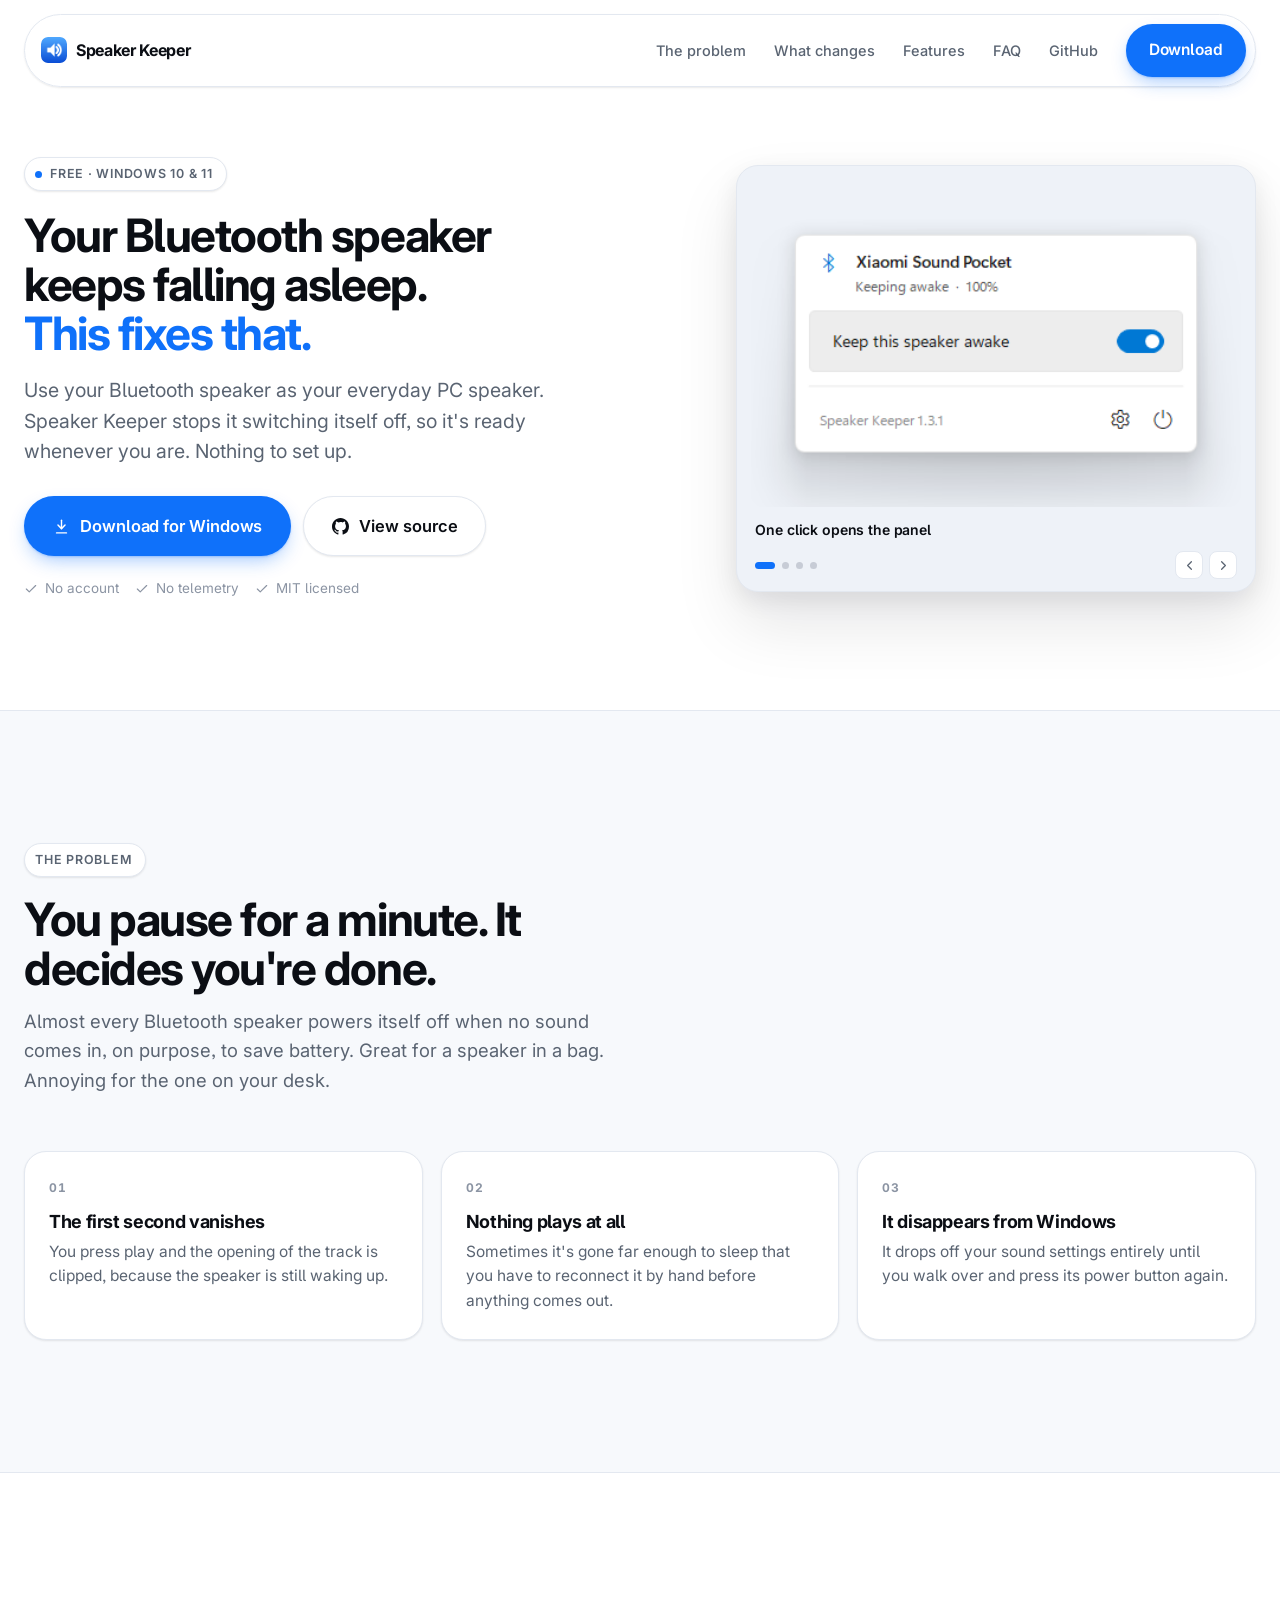
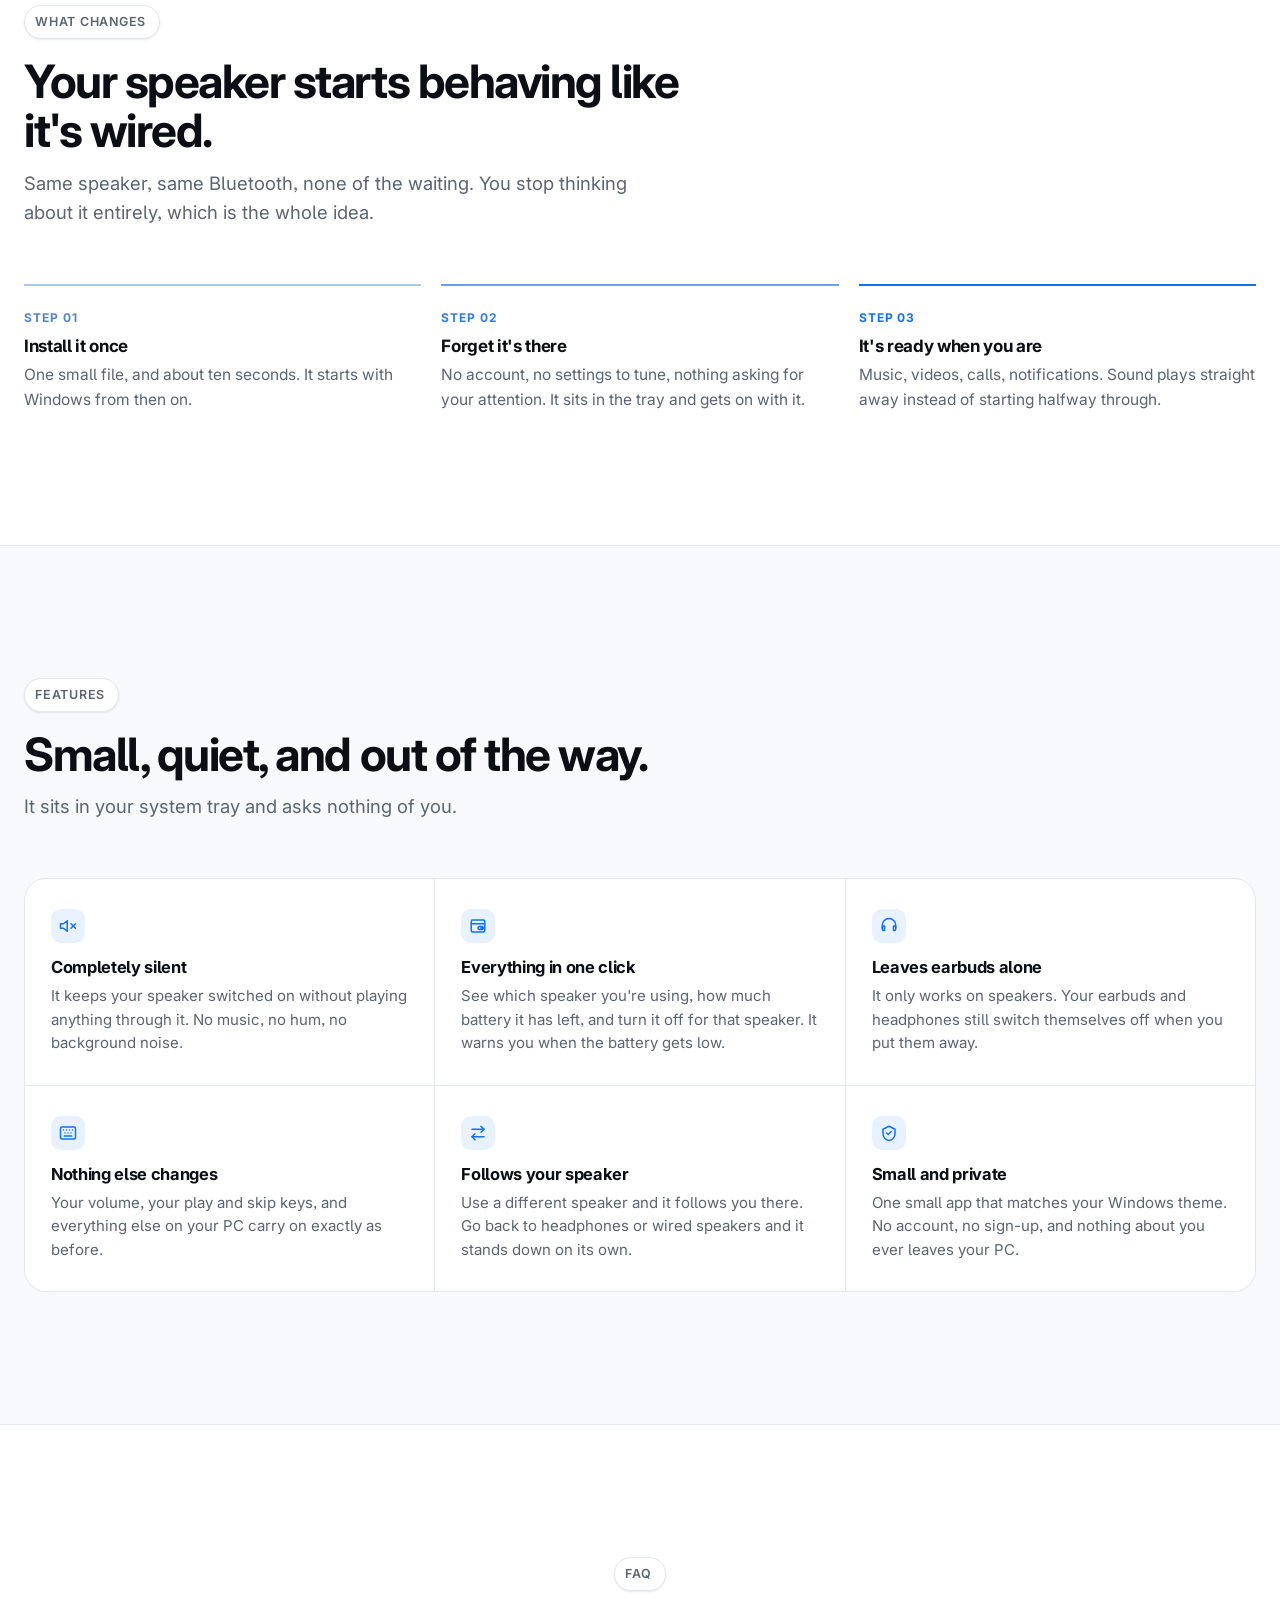
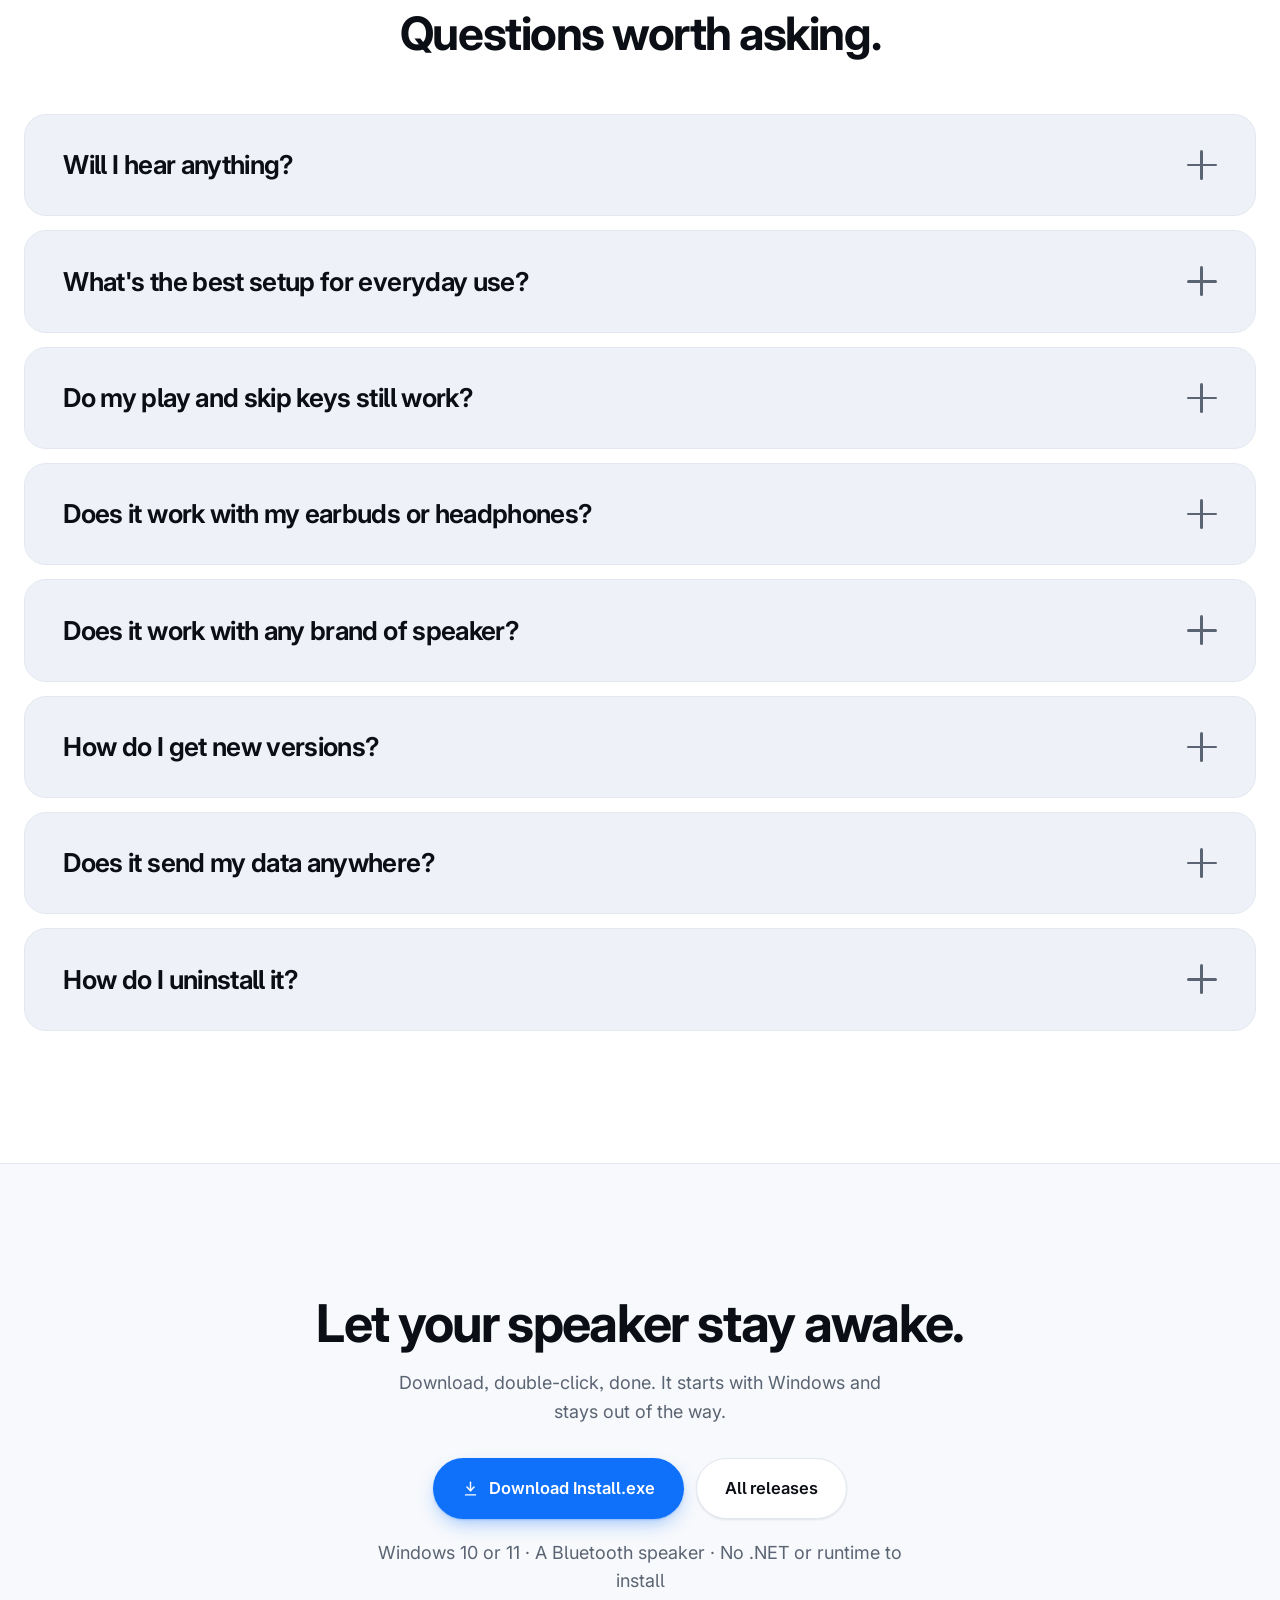
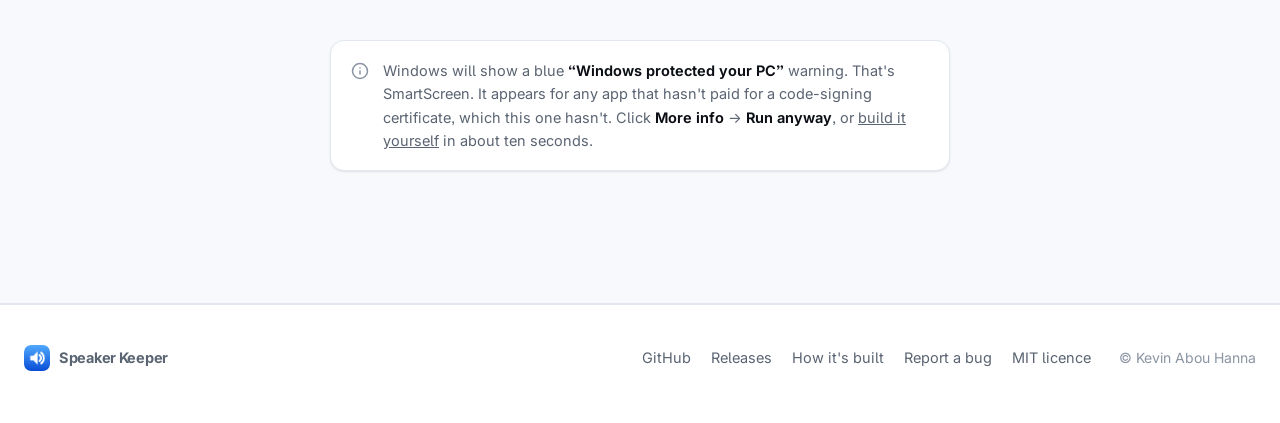
==== commit 543305df: "Write the features for anyone, and give the FAQ the room it needed "Switch to your monitor and it st" ====
--- a/index.html
+++ b/index.html
@@ -73,9 +73,8 @@
       <h1>Your Bluetooth speaker <br>keeps falling asleep. <br><em>This fixes that.</em></h1>
 
       <p class="hero__sub">
-        Use it as your everyday PC speaker. Press play and the sound is already
-        there, in full, from the first note. Nothing to set up, nothing to remember,
-        nothing to walk over and switch back on.
+        Use your Bluetooth speaker as your everyday PC speaker. Speaker Keeper stops
+        it switching itself off, so it's ready whenever you are. Nothing to set up.
       </p>
 
       <div class="hero__cta">
@@ -222,8 +221,8 @@
       </div>
       <div class="step">
         <span class="step__k">STEP 03</span>
-        <h3>Press play. It's already on.</h3>
-        <p>Every note, every notification, every video. Nothing clipped, nothing missed, no waiting for it to wake up.</p>
+        <h3>It's ready when you are</h3>
+        <p>Music, videos, calls, notifications. Sound plays straight away instead of starting halfway through.</p>
       </div>
     </div>
   </div>
@@ -243,16 +242,16 @@
         <div class="feature__icon">
           <svg viewBox="0 0 24 24" fill="none" stroke="currentColor" stroke-width="2" stroke-linecap="round" stroke-linejoin="round" aria-hidden="true"><path d="M11 5 6 9H2v6h4l5 4V5Z"/><path d="m22 9-6 6"/><path d="m16 9 6 6"/></svg>
         </div>
-        <h3>You hear nothing</h3>
-        <p>No hum, no hiss, no tone. The speaker is simply on and waiting for you.</p>
+        <h3>Completely silent</h3>
+        <p>It keeps your speaker switched on without playing anything through it. No music, no hum, no background noise.</p>
       </article>
 
       <article class="feature">
         <div class="feature__icon">
           <svg viewBox="0 0 24 24" fill="none" stroke="currentColor" stroke-width="2" stroke-linecap="round" stroke-linejoin="round" aria-hidden="true"><rect x="3" y="4" width="18" height="16" rx="2"/><path d="M3 9h18"/><rect x="12" y="12.5" width="7" height="4" rx="2"/><circle cx="17" cy="14.5" r="1"/></svg>
         </div>
-        <h3>One click shows everything</h3>
-        <p>Your speaker, its battery and an off switch, all in one small panel. It tells you before the battery runs low.</p>
+        <h3>Everything in one click</h3>
+        <p>See which speaker you're using, how much battery it has left, and turn it off for that speaker. It warns you when the battery gets low.</p>
       </article>
 
       <article class="feature">
@@ -260,15 +259,15 @@
           <svg viewBox="0 0 24 24" fill="none" stroke="currentColor" stroke-width="2" stroke-linecap="round" stroke-linejoin="round" aria-hidden="true"><path d="M3 14v-3a9 9 0 0 1 18 0v3"/><path d="M21 16a2 2 0 0 1-2 2h-1v-6h1a2 2 0 0 1 2 2Z"/><path d="M3 16a2 2 0 0 0 2 2h1v-6H5a2 2 0 0 0-2 2Z"/></svg>
         </div>
         <h3>Leaves earbuds alone</h3>
-        <p>Speakers only. Your earbuds still power themselves off when you put them away, exactly as they should.</p>
+        <p>It only works on speakers. Your earbuds and headphones still switch themselves off when you put them away.</p>
       </article>
 
       <article class="feature">
         <div class="feature__icon">
-          <svg viewBox="0 0 24 24" fill="none" stroke="currentColor" stroke-width="2" stroke-linecap="round" stroke-linejoin="round" aria-hidden="true"><path d="M9.88 9.88a3 3 0 1 0 4.24 4.24"/><path d="M10.73 5.08A10.43 10.43 0 0 1 12 5c7 0 10 7 10 7a13.16 13.16 0 0 1-1.67 2.68"/><path d="M6.61 6.61A13.53 13.53 0 0 0 2 12s3 7 10 7a9.74 9.74 0 0 0 5.39-1.61"/><path d="m2 2 20 20"/></svg>
-        </div>
-        <h3>Stays out of your way</h3>
-        <p>Your volume controls and the play and skip keys carry on exactly as before. Nothing extra appears anywhere.</p>
+          <svg viewBox="0 0 24 24" fill="none" stroke="currentColor" stroke-width="2" stroke-linecap="round" stroke-linejoin="round" aria-hidden="true"><rect width="20" height="16" x="2" y="4" rx="2"/><path d="M6 8h.01"/><path d="M10 8h.01"/><path d="M14 8h.01"/><path d="M18 8h.01"/><path d="M8 12h.01"/><path d="M12 12h.01"/><path d="M16 12h.01"/><path d="M7 16h10"/></svg>
+        </div>
+        <h3>Nothing else changes</h3>
+        <p>Your volume, your play and skip keys, and everything else on your PC carry on exactly as before.</p>
       </article>
 
       <article class="feature">
@@ -276,15 +275,15 @@
           <svg viewBox="0 0 24 24" fill="none" stroke="currentColor" stroke-width="2" stroke-linecap="round" stroke-linejoin="round" aria-hidden="true"><path d="m16 3 4 4-4 4"/><path d="M20 7H4"/><path d="m8 21-4-4 4-4"/><path d="M4 17h16"/></svg>
         </div>
         <h3>Follows your speaker</h3>
-        <p>Switch to another speaker and it comes along. Switch to your monitor and it steps aside.</p>
+        <p>Use a different speaker and it follows you there. Go back to headphones or wired speakers and it stands down on its own.</p>
       </article>
 
       <article class="feature">
         <div class="feature__icon">
           <svg viewBox="0 0 24 24" fill="none" stroke="currentColor" stroke-width="2" stroke-linecap="round" stroke-linejoin="round" aria-hidden="true"><path d="M12 3 4 7v6c0 4.4 3.4 8.5 8 9 4.6-.5 8-4.6 8-9V7Z"/><path d="m9 12 2 2 4-4"/></svg>
         </div>
-        <h3>Tiny and private</h3>
-        <p>One small app that matches your Windows theme. No account, no sign-up, and nothing about you leaves your PC.</p>
+        <h3>Small and private</h3>
+        <p>One small app that matches your Windows theme. No account, no sign-up, and nothing about you ever leaves your PC.</p>
       </article>
     </div>
   </div>
@@ -293,7 +292,7 @@
 <!-- ------------------------------------------------------------------ faq -->
 <section class="section" id="faq">
   <div class="wrap">
-    <div class="section-head">
+    <div class="section-head section-head--mid">
       <span class="eyebrow">FAQ</span>
       <h2>Questions worth asking.</h2>
     </div>
--- a/styles.css
+++ b/styles.css
@@ -155,6 +155,8 @@
 /* Wide enough that a 46px heading lands on two lines, not three; the deck
    underneath is re-narrowed to a comfortable measure. */
 .section-head { max-width: 660px; margin-bottom: clamp(36px, 5vw, 56px); }
+.section-head--mid { max-width: none; text-align: center; }
+.section-head--mid p { margin-inline: auto; }
 .section-head h2 { font-size: clamp(30px, 4.4vw, 46px); margin-block: 18px 14px; }
 .section-head p { color: var(--ink-2); font-size: clamp(16px, 1.6vw, 18.5px); max-width: 52ch; }
 
@@ -507,35 +509,64 @@
 
 /* ---------------------------------------------------------------- faq ---- */
 
-.faq { max-width: 760px; }
-.faq__item { border-bottom: 1px solid var(--line); }
-.faq__item:first-child { border-top: 1px solid var(--line); }
+/* Full-bleed cards rather than a narrow column of rules. At 1440 a 760px list
+   sat in the left third of the page looking like an afterthought, and the
+   questions are the last thing read before the download button. */
+.faq { display: grid; gap: 14px; }
+
+.faq__item {
+  background: var(--panel);
+  border: 1px solid var(--line);
+  border-radius: var(--radius-lg);
+  transition: border-color .2s ease;
+}
+.faq__item:hover { border-color: var(--ink-3); }
+.faq__item[data-open="true"] { border-color: var(--accent); }
 
 .faq__q {
   width: 100%;
-  display: flex; align-items: center; justify-content: space-between; gap: 20px;
+  display: flex; align-items: center; justify-content: space-between;
+  gap: clamp(20px, 4vw, 48px);
   background: none; border: 0; cursor: pointer;
-  font: inherit; font-size: 17px; font-weight: 600; letter-spacing: -0.015em;
+  font: inherit;
+  font-size: clamp(18px, 2.1vw, 26px);
+  font-weight: 650;
+  letter-spacing: -0.025em;
+  line-height: 1.3;
   color: var(--ink);
   text-align: left;
-  padding: 22px 2px;
+  padding: clamp(22px, 2.6vw, 34px) clamp(22px, 3vw, 40px);
 }
 .faq__q:hover { color: var(--accent); }
 
-.faq__sign { position: relative; width: 13px; height: 13px; flex: none; }
+/* A plus that becomes a minus. Sized to the question, not to the body text. */
+.faq__sign {
+  position: relative;
+  width: clamp(24px, 2.6vw, 30px);
+  height: clamp(24px, 2.6vw, 30px);
+  flex: none;
+}
 .faq__sign::before, .faq__sign::after {
-  content: ""; position: absolute; background: var(--ink-3); border-radius: 2px;
-  transition: transform .22s ease, background-color .22s ease;
-}
-.faq__sign::before { inset: 5.5px 0; height: 2px; }
-.faq__sign::after  { inset: 0 5.5px; width: 2px; }
-.faq__item[data-open="true"] .faq__sign::after { transform: rotate(90deg); }
+  content: ""; position: absolute; background: var(--ink-2); border-radius: 2px;
+  transition: transform .26s ease, background-color .26s ease, opacity .26s ease;
+}
+.faq__sign::before { top: 50%; left: 0; right: 0; height: 2.5px; margin-top: -1.25px; }
+.faq__sign::after  { left: 50%; top: 0; bottom: 0; width: 2.5px; margin-left: -1.25px; }
+.faq__item[data-open="true"] .faq__sign::after { transform: rotate(90deg); opacity: 0; }
 .faq__item[data-open="true"] .faq__sign::before { background: var(--accent); }
-.faq__item[data-open="true"] .faq__sign::after  { background: var(--accent); }
 
 .faq__a { overflow: hidden; height: 0; transition: height .26s ease; }
-.faq__a p { color: var(--ink-2); font-size: 16px; padding-bottom: 24px; max-width: 62ch; }
-.faq__a p + p { padding-top: 14px; }
+.faq__a p {
+  color: var(--ink-2);
+  font-size: clamp(15.5px, 1.5vw, 17.5px);
+  line-height: 1.6;
+  max-width: 78ch;
+  padding-inline: clamp(22px, 3vw, 40px);
+}
+/* The block padding belongs to the block, not to every paragraph in it, or
+   two paragraphs end up with the gap doubled between them. */
+.faq__a p + p { margin-top: 14px; }
+.faq__a p:last-child { padding-bottom: clamp(24px, 2.6vw, 34px); }
 
 /* ----------------------------------------------------------- download ---- */
 
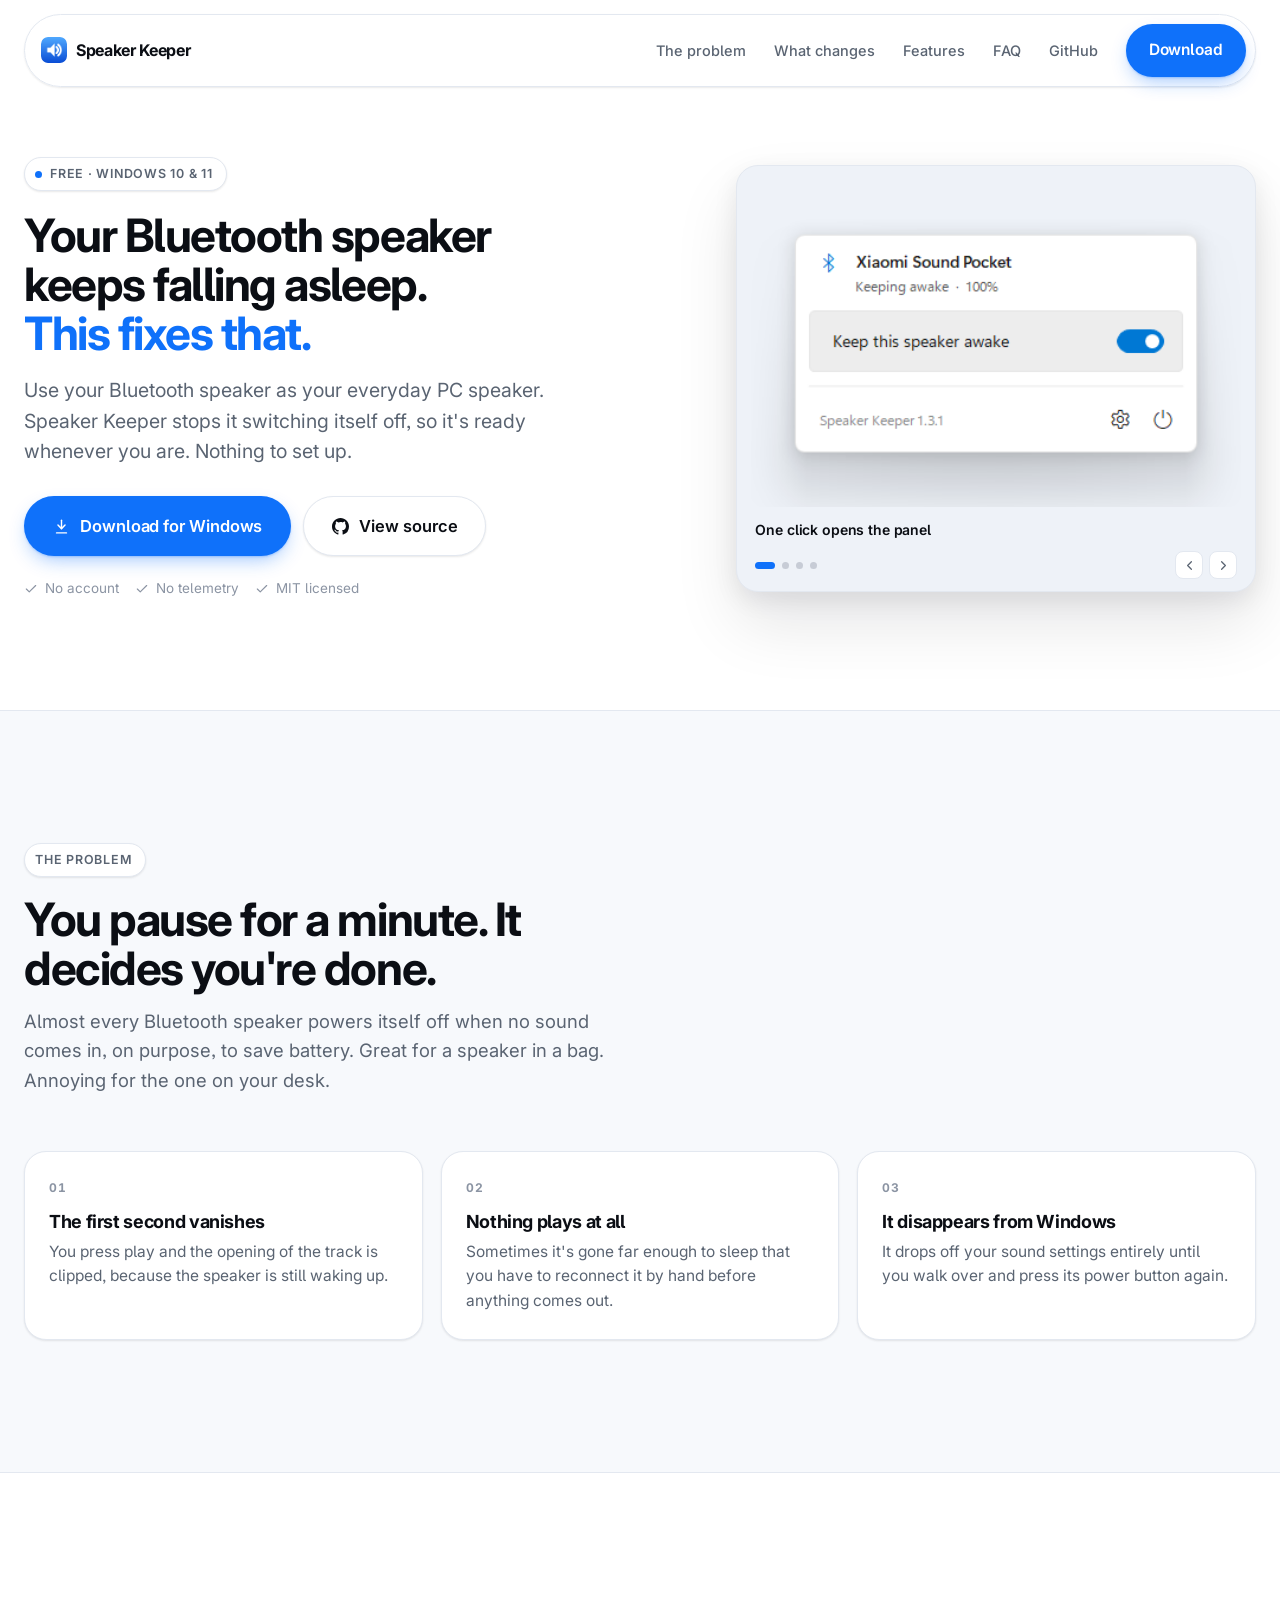
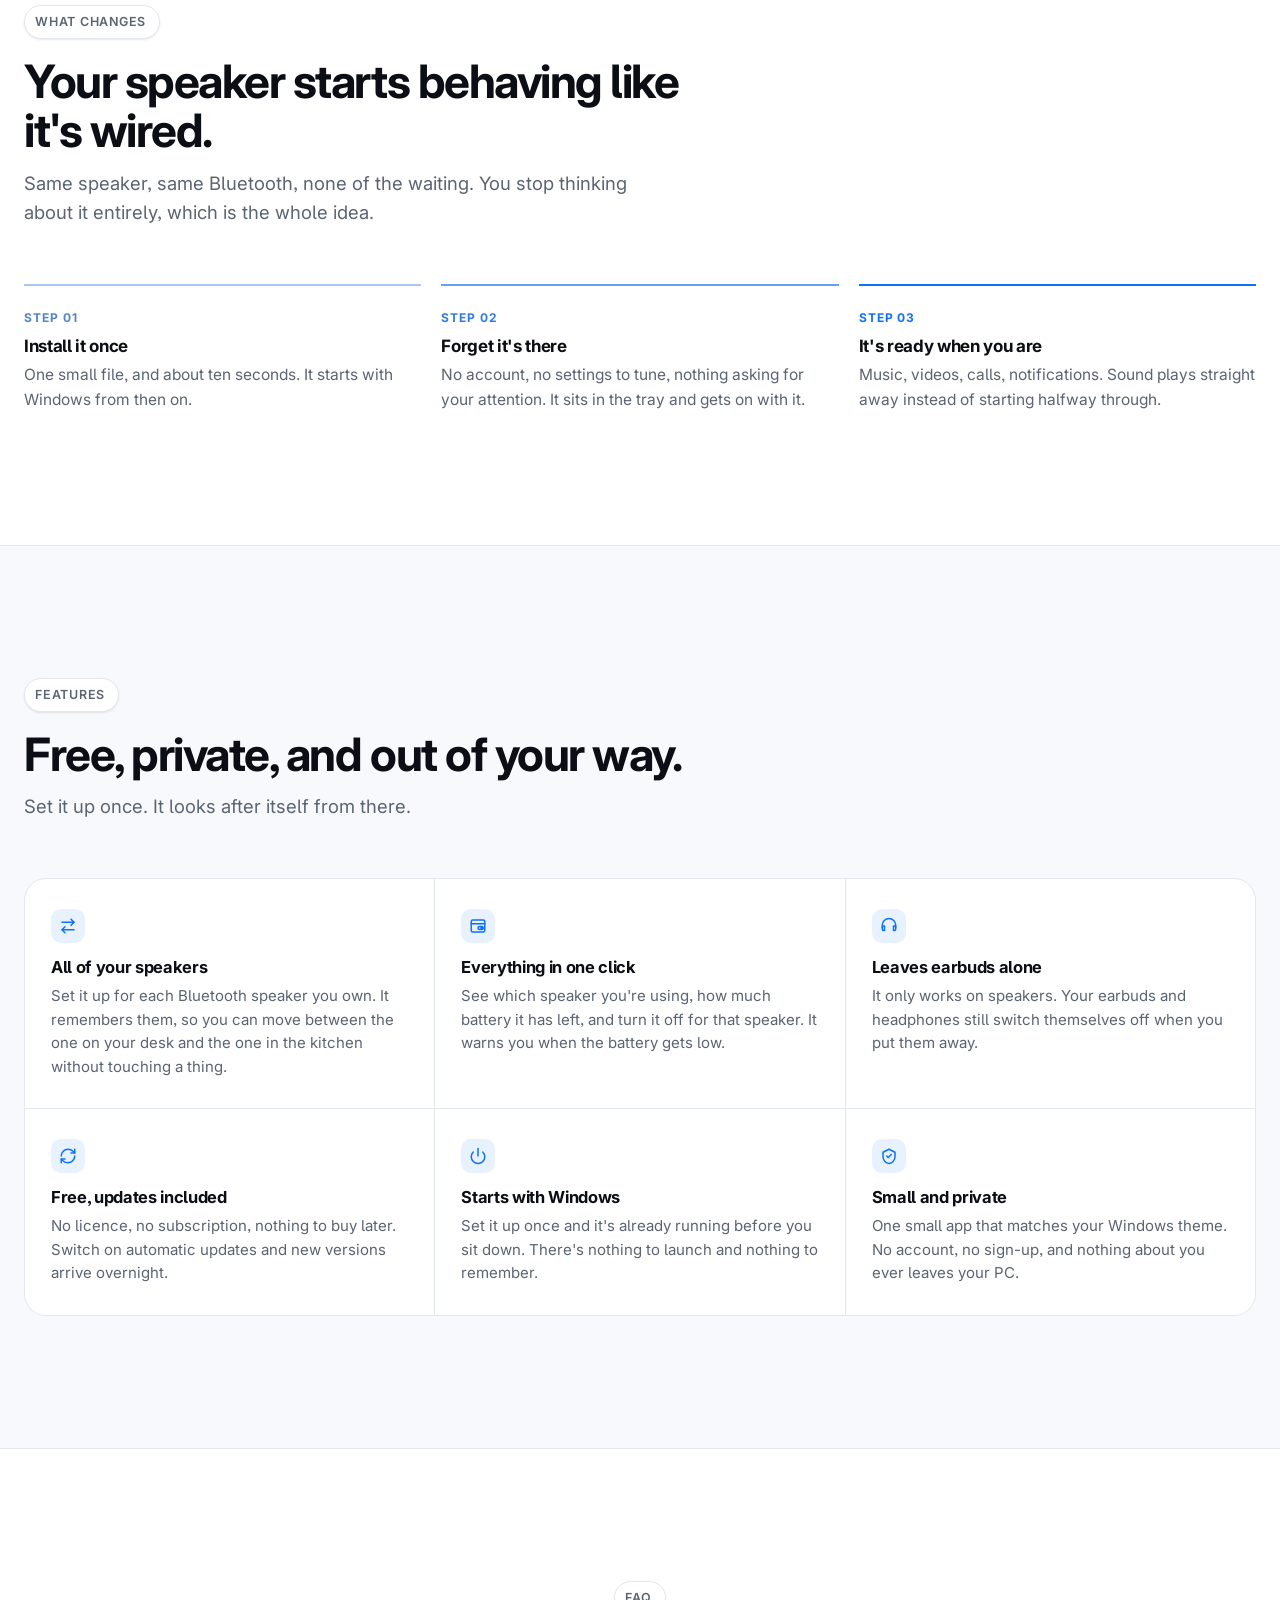
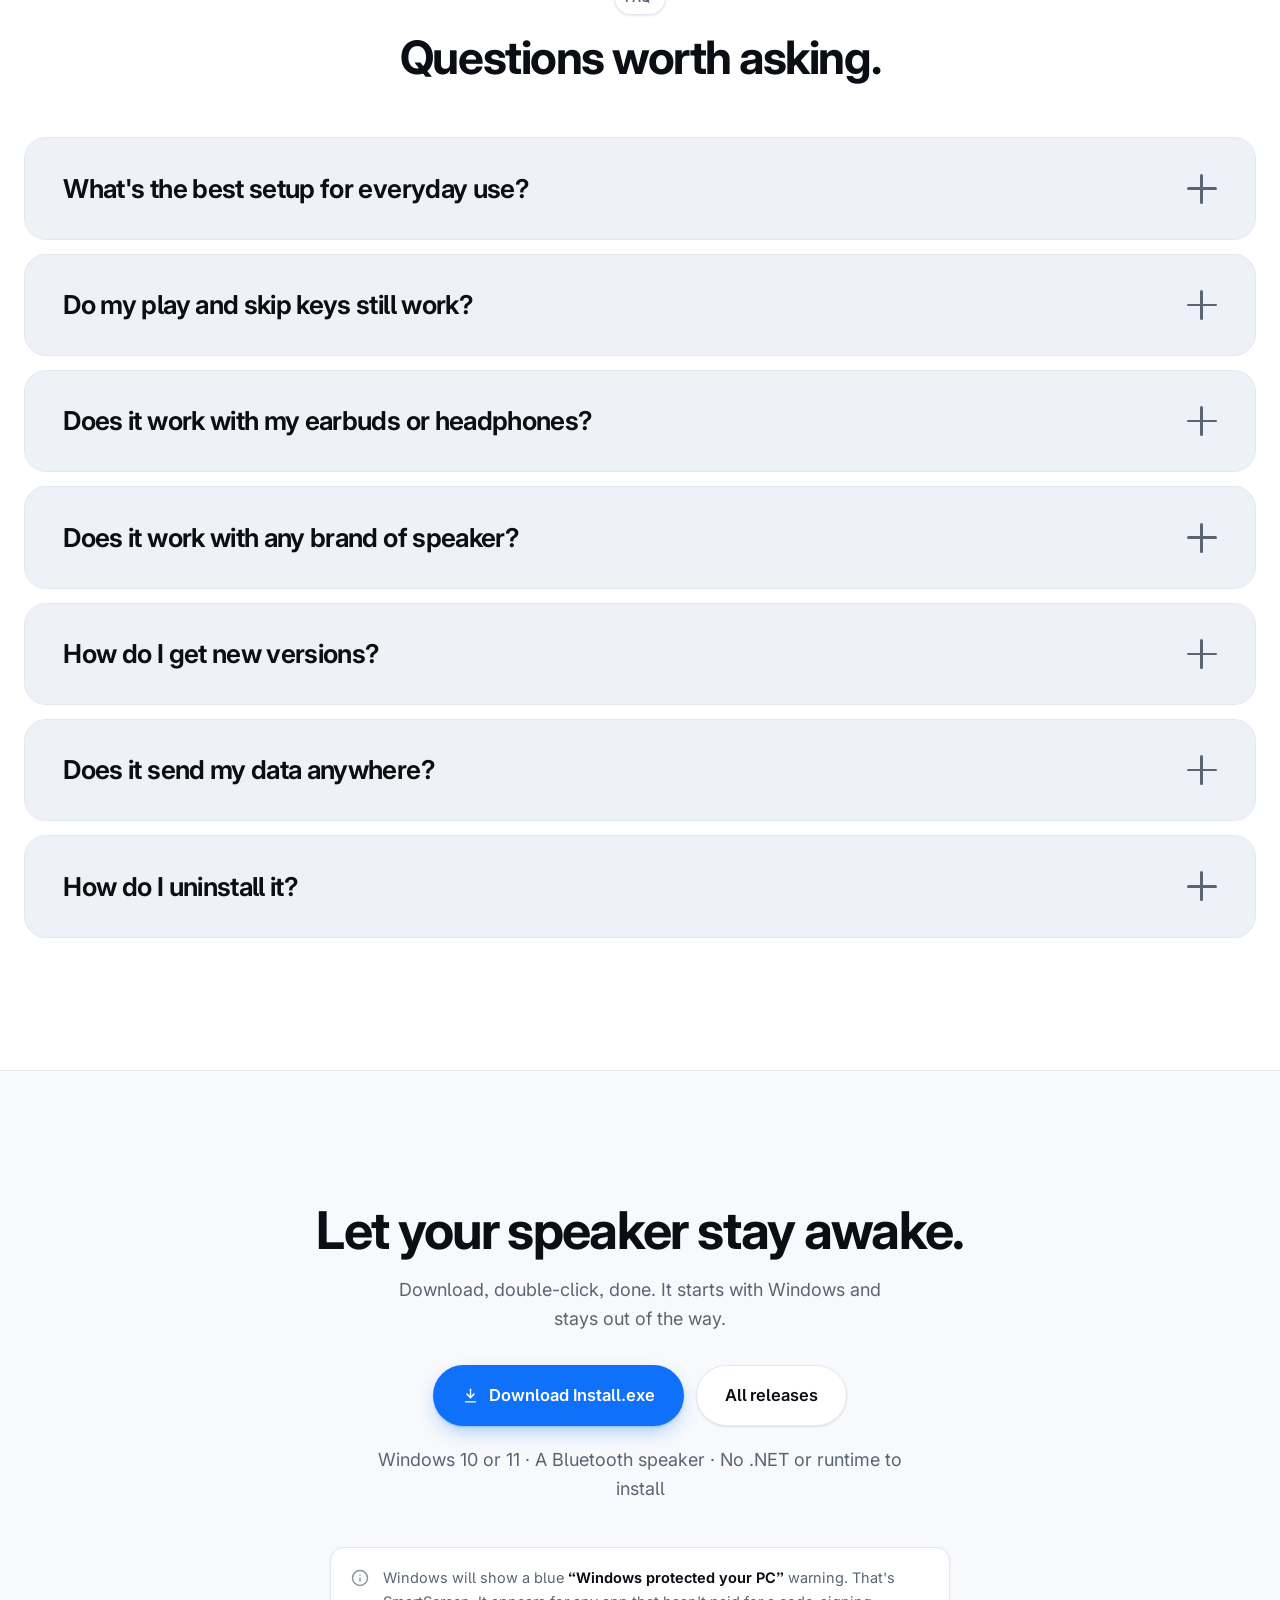
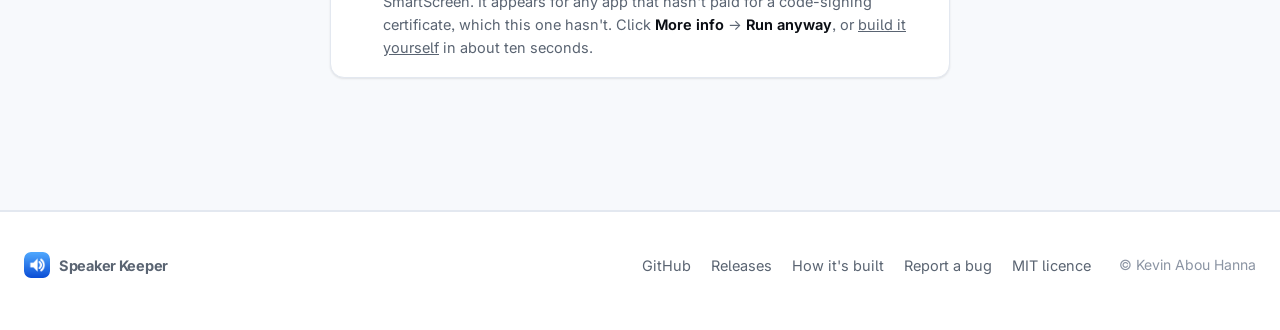
==== commit 35282784: "Replace the feature cards that described the machinery "Completely silent" and "Nothing else changes" ====
--- a/index.html
+++ b/index.html
@@ -4,7 +4,7 @@
 <meta charset="utf-8">
 <meta name="viewport" content="width=device-width, initial-scale=1">
 <title>Speaker Keeper: stop your Bluetooth speaker falling asleep</title>
-<meta name="description" content="A tiny free Windows tray app that plays digital silence so your Bluetooth speaker never powers itself off mid-song. No account, no telemetry, MIT licensed.">
+<meta name="description" content="Use your Bluetooth speaker as your everyday PC speaker. Speaker Keeper stops it switching itself off, so it's ready whenever you are. Free and private.">
 
 <link rel="canonical" href="https://speakerkeeper.github.io/">
 <link rel="icon" href="assets/favicon.ico" sizes="any">
@@ -15,7 +15,7 @@
 <meta property="og:type" content="website">
 <meta property="og:url" content="https://speakerkeeper.github.io/">
 <meta property="og:title" content="Speaker Keeper: stop your Bluetooth speaker falling asleep">
-<meta property="og:description" content="A tiny free Windows tray app that plays digital silence so your Bluetooth speaker never powers itself off mid-song.">
+<meta property="og:description" content="Use your Bluetooth speaker as your everyday PC speaker. Speaker Keeper stops it switching itself off, so it's ready whenever you are.">
 <meta property="og:image" content="https://speakerkeeper.github.io/assets/logo-256.png">
 <meta name="twitter:card" content="summary">
 
@@ -31,6 +31,7 @@
   "name": "Speaker Keeper",
   "applicationCategory": "UtilitiesApplication",
   "operatingSystem": "Windows 10, Windows 11",
+  "description": "Use your Bluetooth speaker as your everyday PC speaker. Speaker Keeper stops it switching itself off, so it's ready whenever you are.",
   "url": "https://speakerkeeper.github.io/",
   "downloadUrl": "https://github.com/kevinabouhanna/speaker-keeper/releases/latest",
   "license": "https://opensource.org/licenses/MIT",
@@ -233,17 +234,17 @@
   <div class="wrap">
     <div class="section-head">
       <span class="eyebrow">Features</span>
-      <h2>Small, quiet, and out of the way.</h2>
-      <p>It sits in your system tray and asks nothing of you.</p>
+      <h2>Free, private, and out of your way.</h2>
+      <p>Set it up once. It looks after itself from there.</p>
     </div>
 
     <div class="features">
       <article class="feature">
         <div class="feature__icon">
-          <svg viewBox="0 0 24 24" fill="none" stroke="currentColor" stroke-width="2" stroke-linecap="round" stroke-linejoin="round" aria-hidden="true"><path d="M11 5 6 9H2v6h4l5 4V5Z"/><path d="m22 9-6 6"/><path d="m16 9 6 6"/></svg>
-        </div>
-        <h3>Completely silent</h3>
-        <p>It keeps your speaker switched on without playing anything through it. No music, no hum, no background noise.</p>
+          <svg viewBox="0 0 24 24" fill="none" stroke="currentColor" stroke-width="2" stroke-linecap="round" stroke-linejoin="round" aria-hidden="true"><path d="m16 3 4 4-4 4"/><path d="M20 7H4"/><path d="m8 21-4-4 4-4"/><path d="M4 17h16"/></svg>
+        </div>
+        <h3>All of your speakers</h3>
+        <p>Set it up for each Bluetooth speaker you own. It remembers them, so you can move between the one on your desk and the one in the kitchen without touching a thing.</p>
       </article>
 
       <article class="feature">
@@ -264,18 +265,18 @@
 
       <article class="feature">
         <div class="feature__icon">
-          <svg viewBox="0 0 24 24" fill="none" stroke="currentColor" stroke-width="2" stroke-linecap="round" stroke-linejoin="round" aria-hidden="true"><rect width="20" height="16" x="2" y="4" rx="2"/><path d="M6 8h.01"/><path d="M10 8h.01"/><path d="M14 8h.01"/><path d="M18 8h.01"/><path d="M8 12h.01"/><path d="M12 12h.01"/><path d="M16 12h.01"/><path d="M7 16h10"/></svg>
-        </div>
-        <h3>Nothing else changes</h3>
-        <p>Your volume, your play and skip keys, and everything else on your PC carry on exactly as before.</p>
+          <svg viewBox="0 0 24 24" fill="none" stroke="currentColor" stroke-width="2" stroke-linecap="round" stroke-linejoin="round" aria-hidden="true"><path d="M3 12a9 9 0 0 1 9-9 9.75 9.75 0 0 1 6.74 2.74L21 8"/><path d="M21 3v5h-5"/><path d="M21 12a9 9 0 0 1-9 9 9.75 9.75 0 0 1-6.74-2.74L3 16"/><path d="M8 16H3v5"/></svg>
+        </div>
+        <h3>Free, updates included</h3>
+        <p>No licence, no subscription, nothing to buy later. Switch on automatic updates and new versions arrive overnight.</p>
       </article>
 
       <article class="feature">
         <div class="feature__icon">
-          <svg viewBox="0 0 24 24" fill="none" stroke="currentColor" stroke-width="2" stroke-linecap="round" stroke-linejoin="round" aria-hidden="true"><path d="m16 3 4 4-4 4"/><path d="M20 7H4"/><path d="m8 21-4-4 4-4"/><path d="M4 17h16"/></svg>
-        </div>
-        <h3>Follows your speaker</h3>
-        <p>Use a different speaker and it follows you there. Go back to headphones or wired speakers and it stands down on its own.</p>
+          <svg viewBox="0 0 24 24" fill="none" stroke="currentColor" stroke-width="2" stroke-linecap="round" stroke-linejoin="round" aria-hidden="true"><path d="M12 2v10"/><path d="M18.4 6.6a9 9 0 1 1-12.77.04"/></svg>
+        </div>
+        <h3>Starts with Windows</h3>
+        <p>Set it up once and it's already running before you sit down. There's nothing to launch and nothing to remember.</p>
       </article>
 
       <article class="feature">
@@ -298,11 +299,6 @@
     </div>
 
     <div class="faq">
-      <div class="faq__item">
-        <button class="faq__q" type="button" aria-expanded="false">Will I hear anything?<i class="faq__sign"></i></button>
-        <div class="faq__a"><p>Nothing at all. No hum, no hiss, no faint tone. Turn your volume up and there is still nothing to hear until you play something.</p></div>
-      </div>
-
       <div class="faq__item">
         <button class="faq__q" type="button" aria-expanded="false">What's the best setup for everyday use?<i class="faq__sign"></i></button>
         <div class="faq__a"><p>Leave your speaker plugged in. Speaker Keeper is built for the speaker that lives on your desk, and a desk speaker on its charger is simply always ready — that's the setup it's happiest in.</p><p>Away from a charger it works just as well, and keeps an eye on the battery for you: it stays awake rather than asleep, so it uses power the way it does while you're listening, and it tells you in good time when it's worth plugging in.</p></div>
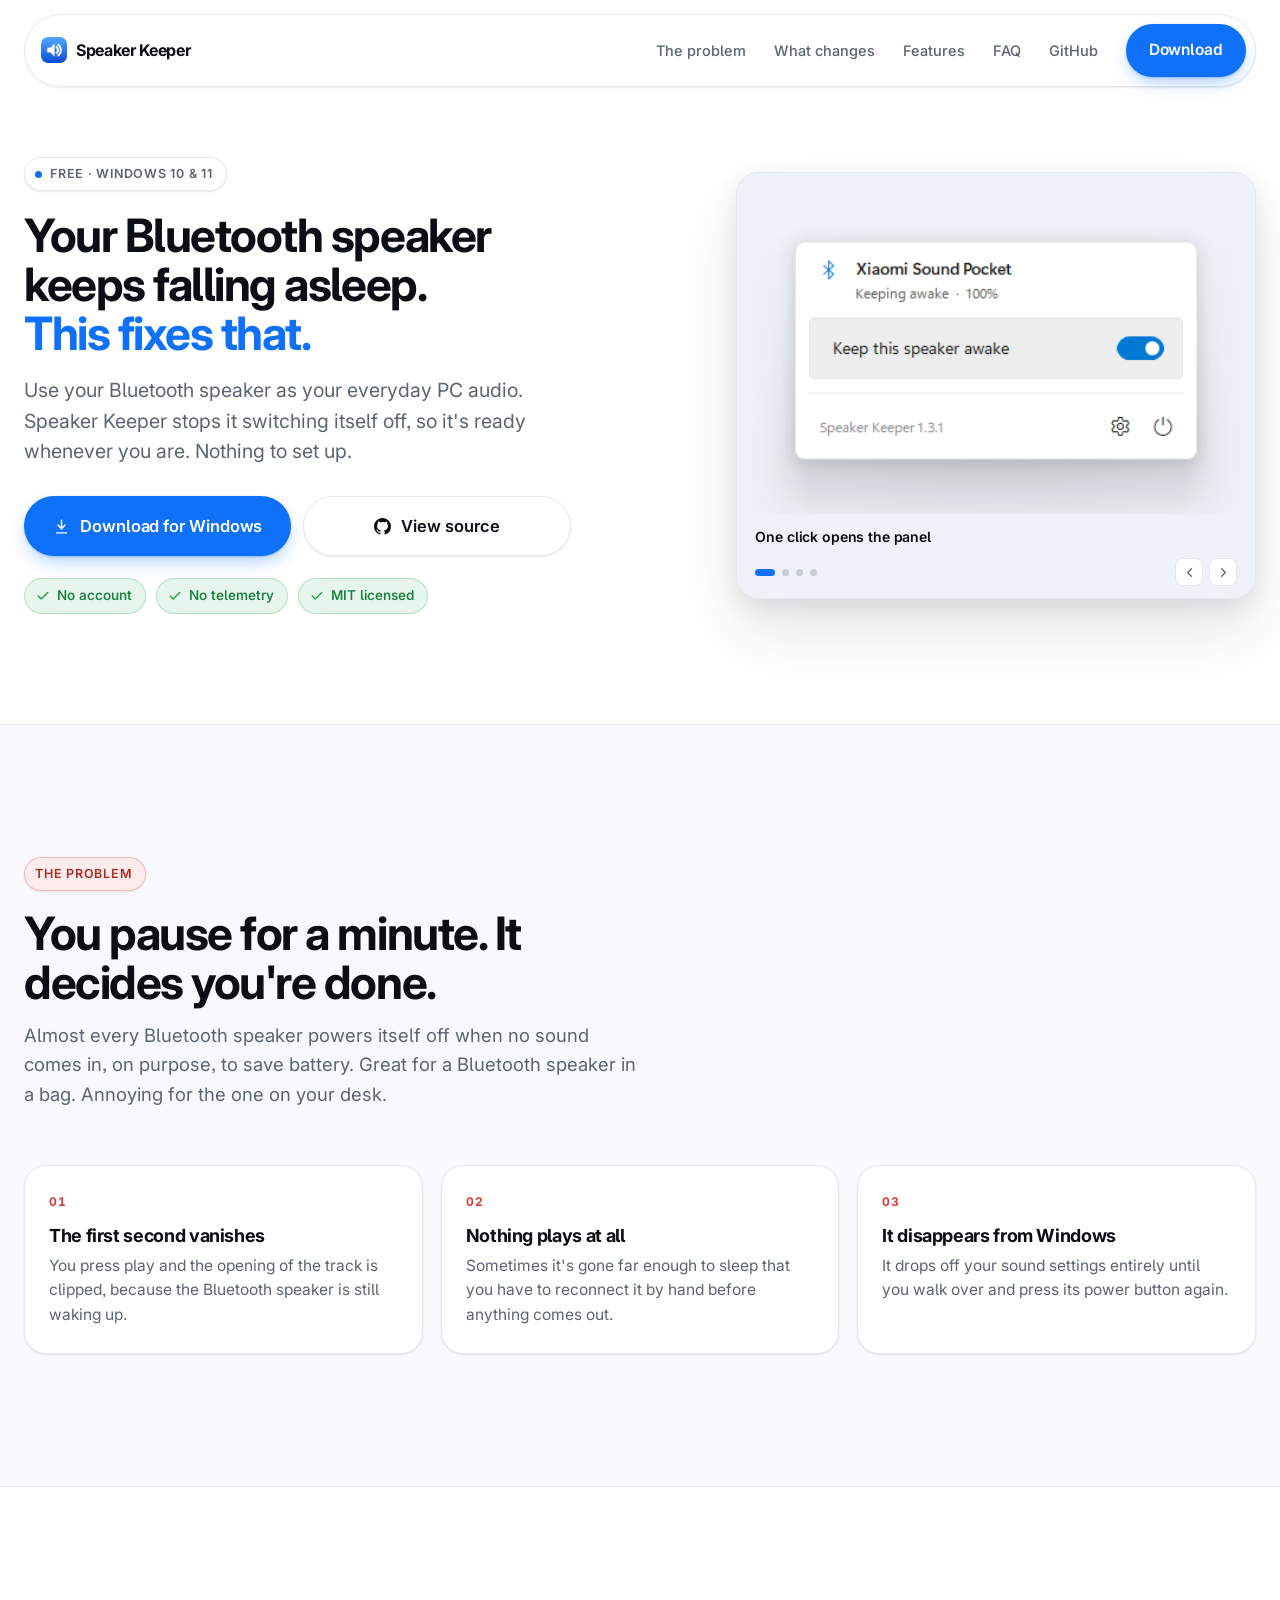
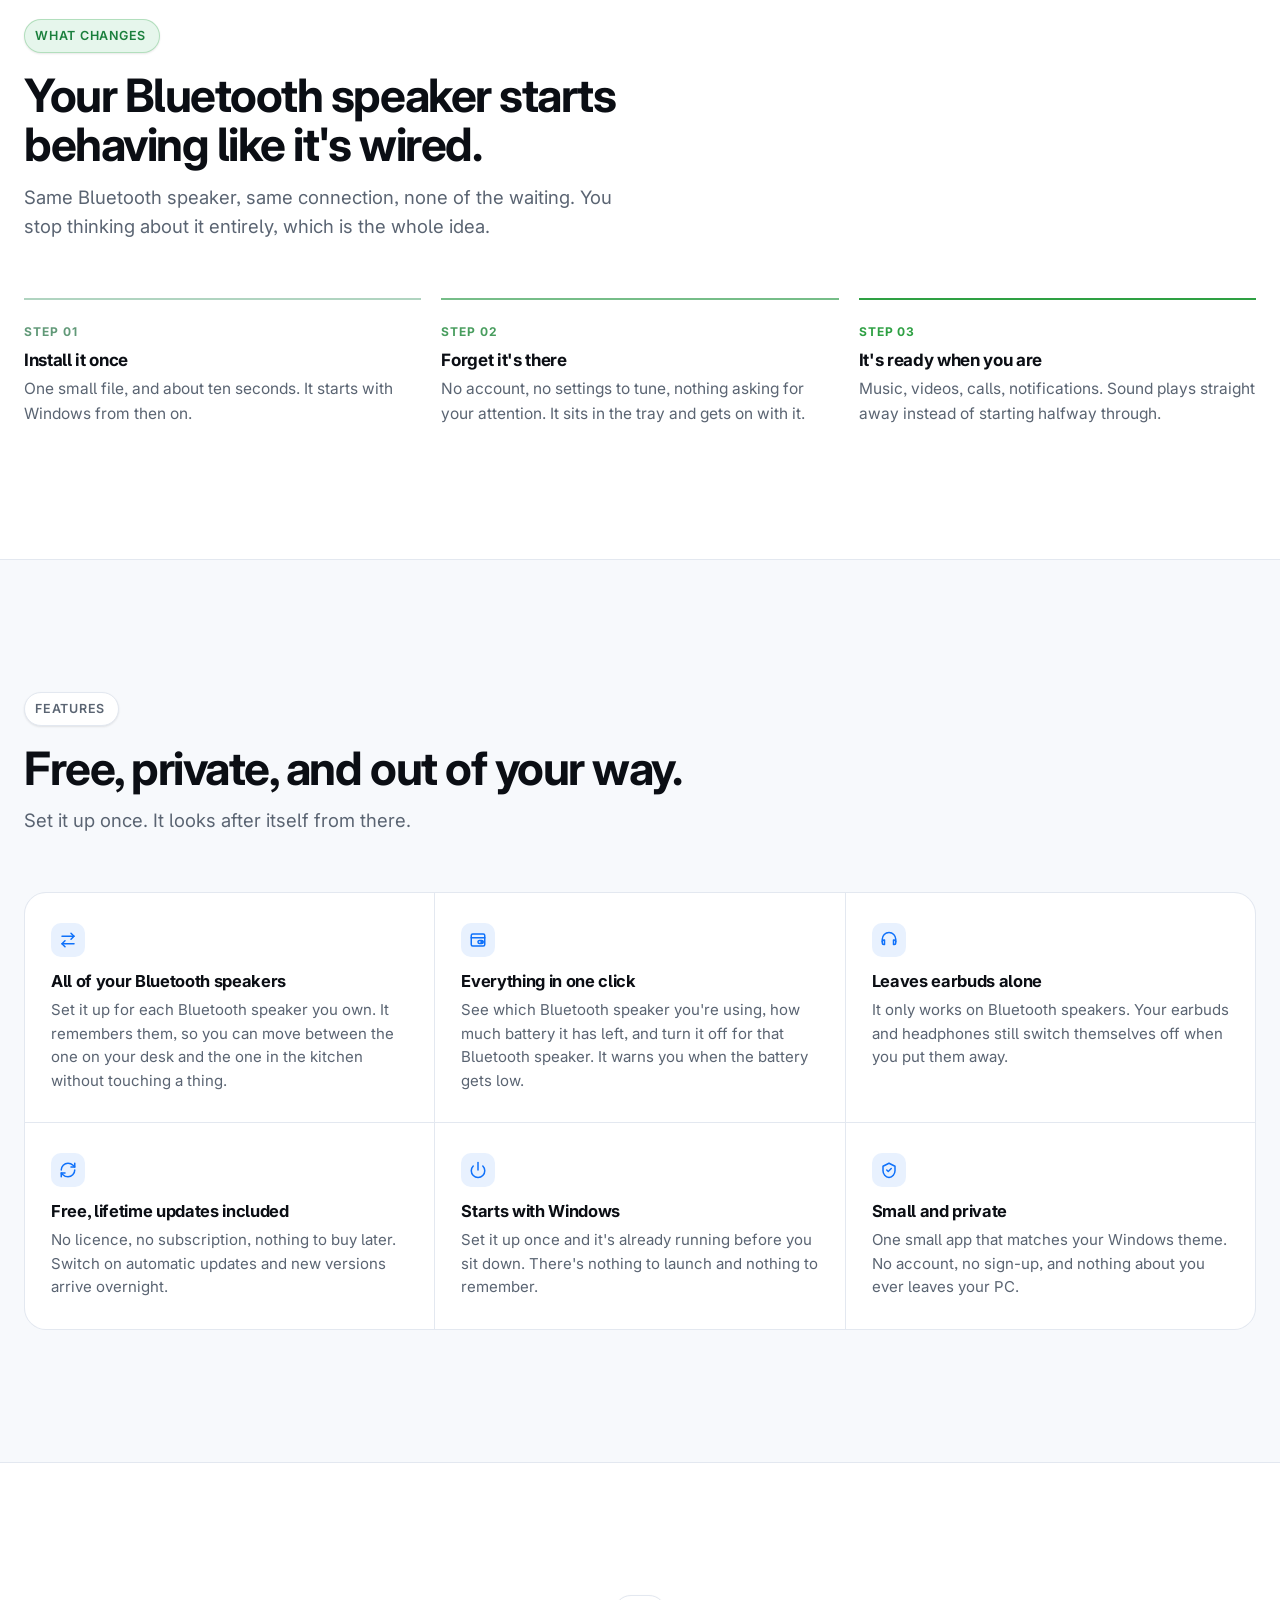
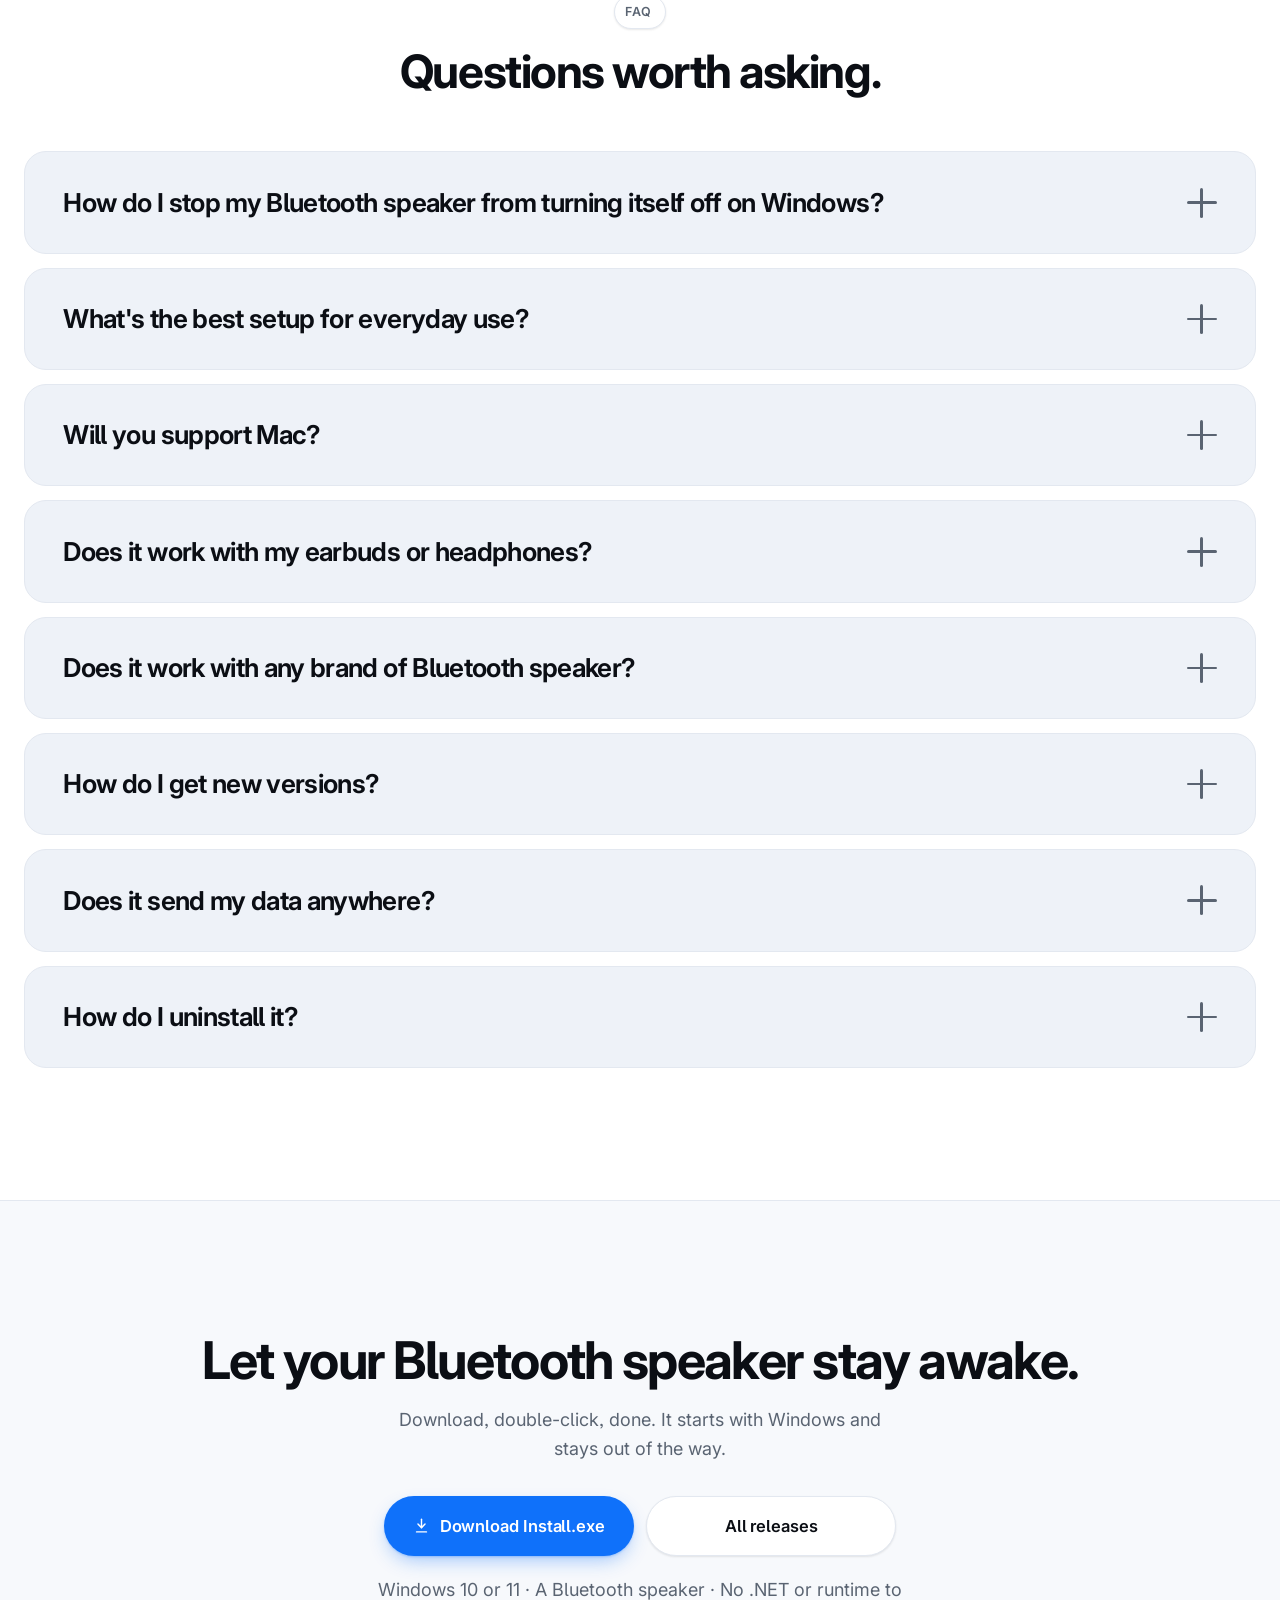
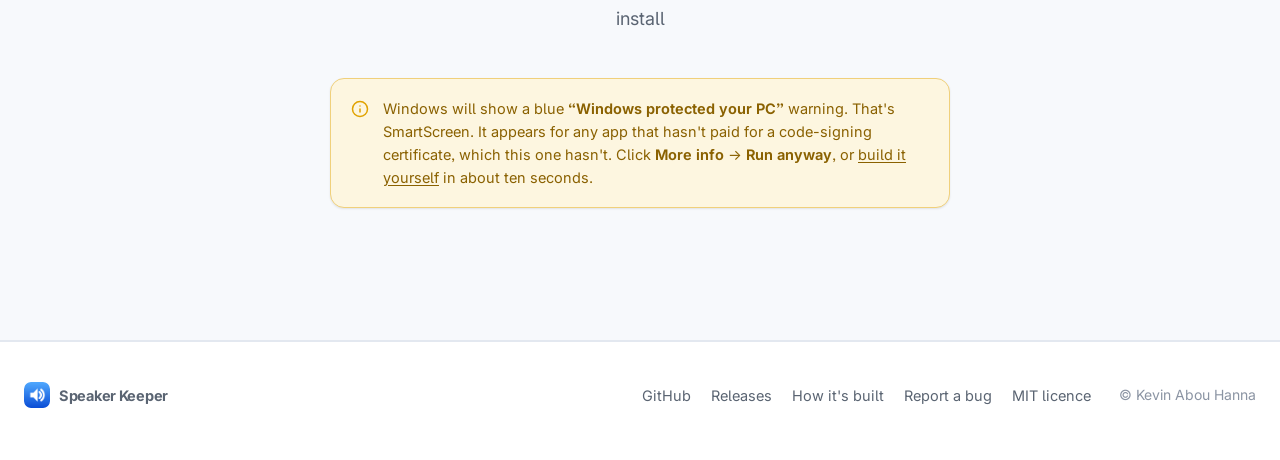
==== commit 7cd75475: "Say Bluetooth speaker, colour the argument, and get the page found Copy: - "speaker" alone is never " ====
--- a/index.html
+++ b/index.html
@@ -4,20 +4,29 @@
 <meta charset="utf-8">
 <meta name="viewport" content="width=device-width, initial-scale=1">
 <title>Speaker Keeper: stop your Bluetooth speaker falling asleep</title>
-<meta name="description" content="Use your Bluetooth speaker as your everyday PC speaker. Speaker Keeper stops it switching itself off, so it's ready whenever you are. Free and private.">
-
+<meta name="description" content="Use your Bluetooth speaker as your everyday PC audio. Speaker Keeper stops it switching itself off, so it's ready whenever you are. Free and private.">
+
+<meta name="robots" content="index, follow, max-snippet:-1, max-image-preview:large, max-video-preview:-1">
 <link rel="canonical" href="https://speakerkeeper.github.io/">
+<link rel="alternate" type="text/plain" href="https://speakerkeeper.github.io/llms.txt" title="llms.txt">
 <link rel="icon" href="assets/favicon.ico" sizes="any">
 <link rel="icon" type="image/png" href="assets/logo-128.png">
 <link rel="apple-touch-icon" href="assets/logo-256.png">
 <meta name="theme-color" content="#0f71fa">
 
 <meta property="og:type" content="website">
+<meta property="og:site_name" content="Speaker Keeper">
+<meta property="og:locale" content="en">
 <meta property="og:url" content="https://speakerkeeper.github.io/">
 <meta property="og:title" content="Speaker Keeper: stop your Bluetooth speaker falling asleep">
-<meta property="og:description" content="Use your Bluetooth speaker as your everyday PC speaker. Speaker Keeper stops it switching itself off, so it's ready whenever you are.">
-<meta property="og:image" content="https://speakerkeeper.github.io/assets/logo-256.png">
-<meta name="twitter:card" content="summary">
+<meta property="og:description" content="Use your Bluetooth speaker as your everyday PC audio. Speaker Keeper stops it switching itself off, so it's ready whenever you are.">
+<meta property="og:image" content="https://speakerkeeper.github.io/assets/og.png">
+<meta property="og:image:type" content="image/png">
+<meta property="og:image:width" content="1200">
+<meta property="og:image:height" content="630">
+<meta property="og:image:alt" content="Speaker Keeper: keeps your Bluetooth speaker awake">
+<meta name="twitter:card" content="summary_large_image">
+<meta name="twitter:image" content="https://speakerkeeper.github.io/assets/og.png">
 
 <link rel="preconnect" href="https://fonts.googleapis.com">
 <link rel="preconnect" href="https://fonts.gstatic.com" crossorigin>
@@ -31,11 +40,106 @@
   "name": "Speaker Keeper",
   "applicationCategory": "UtilitiesApplication",
   "operatingSystem": "Windows 10, Windows 11",
-  "description": "Use your Bluetooth speaker as your everyday PC speaker. Speaker Keeper stops it switching itself off, so it's ready whenever you are.",
+  "description": "Use your Bluetooth speaker as your everyday PC audio. Speaker Keeper stops it switching itself off, so it's ready whenever you are.",
   "url": "https://speakerkeeper.github.io/",
   "downloadUrl": "https://github.com/kevinabouhanna/speaker-keeper/releases/latest",
+  "installUrl": "https://github.com/kevinabouhanna/speaker-keeper/releases/latest/download/Install.exe",
   "license": "https://opensource.org/licenses/MIT",
+  "softwareRequirements": "Windows 10 or 11, a Bluetooth speaker. No .NET or other runtime.",
+  "isAccessibleForFree": true,
+  "inLanguage": "en",
+  "image": "https://speakerkeeper.github.io/assets/logo-256.png",
+  "screenshot": [
+    "https://speakerkeeper.github.io/assets/shots/panel-light.png",
+    "https://speakerkeeper.github.io/assets/shots/speakers-light.png",
+    "https://speakerkeeper.github.io/assets/shots/general-light.png",
+    "https://speakerkeeper.github.io/assets/shots/log-light.png"
+  ],
+  "featureList": [
+    "Stops a Bluetooth speaker powering itself off during silence",
+    "Works with every Bluetooth speaker you own, each with its own switch",
+    "Shows the connected Bluetooth speaker and its battery, and warns you when it runs low",
+    "Leaves earbuds and headphones alone",
+    "Starts with Windows and lives in the tray",
+    "Optional automatic updates, off until you turn them on",
+    "No account, no telemetry, nothing leaves your PC"
+  ],
+  "author": { "@type": "Person", "name": "Kevin Abou Hanna" },
+  "sameAs": "https://github.com/kevinabouhanna/speaker-keeper",
   "offers": { "@type": "Offer", "price": "0", "priceCurrency": "USD" }
+}
+</script>
+
+<script type="application/ld+json">
+{
+  "@context": "https://schema.org",
+  "@type": "FAQPage",
+  "mainEntity": [
+    {
+      "@type": "Question",
+      "name": "How do I stop my Bluetooth speaker from turning itself off on Windows?",
+      "acceptedAnswer": {
+        "@type": "Answer",
+        "text": "Install Speaker Keeper and leave it running. It holds a silent audio stream open on the Bluetooth speaker you choose, so it never sees the silence that makes it power down and Windows keeps the connection up. Nothing is audible and nothing changes on your PC. It sits in the tray, uses almost nothing, and there is no setting to get right."
+      }
+    },
+    {
+      "@type": "Question",
+      "name": "What's the best setup for everyday use?",
+      "acceptedAnswer": {
+        "@type": "Answer",
+        "text": "Leave your Bluetooth speaker plugged in. Speaker Keeper is built for the Bluetooth speaker that lives on your desk, and one sitting on its charger is simply always ready, which is the setup it's happiest in. Away from a charger it works just as well, and keeps an eye on the battery for you: it stays awake rather than asleep, so it uses power the way it does while you're listening, and it tells you in good time when it's worth plugging in."
+      }
+    },
+    {
+      "@type": "Question",
+      "name": "Will you support Mac?",
+      "acceptedAnswer": {
+        "@type": "Answer",
+        "text": "A macOS version is on our roadmap. First we're launching Speaker Keeper on the Microsoft Store, and a Mac build comes after that."
+      }
+    },
+    {
+      "@type": "Question",
+      "name": "Does it work with my earbuds or headphones?",
+      "acceptedAnswer": {
+        "@type": "Answer",
+        "text": "It leaves them alone on purpose. Earbuds should power off when you put them away, so Speaker Keeper only ever works on Bluetooth speakers."
+      }
+    },
+    {
+      "@type": "Question",
+      "name": "Does it work with any brand of Bluetooth speaker?",
+      "acceptedAnswer": {
+        "@type": "Answer",
+        "text": "Yes, whatever the make. The only part that varies is the battery reading, which depends on whether your Bluetooth speaker shares it with Windows. Many do, some don't, and everything else works either way."
+      }
+    },
+    {
+      "@type": "Question",
+      "name": "How do I get new versions?",
+      "acceptedAnswer": {
+        "@type": "Answer",
+        "text": "Turn on Install updates automatically in Settings. Windows asks permission once, and after that new versions arrive overnight without you doing anything. It's off unless you turn it on, and until you do, Speaker Keeper never goes online at all."
+      }
+    },
+    {
+      "@type": "Question",
+      "name": "Does it send my data anywhere?",
+      "acceptedAnswer": {
+        "@type": "Answer",
+        "text": "Nothing leaves your PC. There's no account, no analytics and no tracking of any kind. The one time it goes online is to check for an update, and only if you asked it to."
+      }
+    },
+    {
+      "@type": "Question",
+      "name": "How do I uninstall it?",
+      "acceptedAnswer": {
+        "@type": "Answer",
+        "text": "Settings → Apps → Installed apps → Speaker Keeper → Uninstall, just like any other program."
+      }
+    }
+  ]
 }
 </script>
 </head>
@@ -74,7 +178,7 @@
       <h1>Your Bluetooth speaker <br>keeps falling asleep. <br><em>This fixes that.</em></h1>
 
       <p class="hero__sub">
-        Use your Bluetooth speaker as your everyday PC speaker. Speaker Keeper stops
+        Use your Bluetooth speaker as your everyday PC audio. Speaker Keeper stops
         it switching itself off, so it's ready whenever you are. Nothing to set up.
       </p>
 
@@ -117,12 +221,12 @@
         <div class="shots__stage">
           <figure class="shot is-on" data-cap="One click opens the panel">
             <button class="shot__btn" type="button" aria-label="View full size: One click opens the panel">
-              <img class="shot__img shot__img--light" src="assets/shots/panel-light.png" alt="The Speaker Keeper panel: the connected speaker, a switch to keep it awake, and its battery.">
+              <img class="shot__img shot__img--light" src="assets/shots/panel-light.png" alt="The Speaker Keeper panel: the connected Bluetooth speaker, a switch to keep it awake, and its battery.">
               <img class="shot__img shot__img--dark" src="assets/shots/panel-dark.png" alt="" aria-hidden="true">
             </button>
           </figure>
-          <figure class="shot" data-cap="Choose which speakers to keep awake">
-            <button class="shot__btn" type="button" aria-label="View full size: Choose which speakers to keep awake">
+          <figure class="shot" data-cap="Choose which Bluetooth speakers to keep awake">
+            <button class="shot__btn" type="button" aria-label="View full size: Choose which Bluetooth speakers to keep awake">
               <img class="shot__img shot__img--light" src="assets/shots/speakers-light.png" alt="The Speakers page, listing the Bluetooth speakers Speaker Keeper knows about, each with its own switch." loading="lazy">
               <img class="shot__img shot__img--dark" src="assets/shots/speakers-dark.png" alt="" aria-hidden="true" loading="lazy">
             </button>
@@ -146,7 +250,7 @@
         <div class="shots__bar">
           <div class="shots__dots" role="tablist" aria-label="Choose a screenshot">
             <button class="shots__dot is-on" type="button" role="tab" aria-selected="true" aria-label="One click opens the panel"></button>
-            <button class="shots__dot" type="button" role="tab" aria-selected="false" aria-label="Choose which speakers to keep awake"></button>
+            <button class="shots__dot" type="button" role="tab" aria-selected="false" aria-label="Choose which Bluetooth speakers to keep awake"></button>
             <button class="shots__dot" type="button" role="tab" aria-selected="false" aria-label="Battery warnings, startup, updates"></button>
             <button class="shots__dot" type="button" role="tab" aria-selected="false" aria-label="A live log of everything it does"></button>
           </div>
@@ -168,11 +272,11 @@
 <section class="section section--alt" id="problem">
   <div class="wrap">
     <div class="section-head">
-      <span class="eyebrow">The problem</span>
+      <span class="eyebrow eyebrow--red">The problem</span>
       <h2>You pause for a minute. It decides you're done.</h2>
       <p>
         Almost every Bluetooth speaker powers itself off when no sound comes in, on
-        purpose, to save battery. Great for a speaker in a bag. Annoying for the one
+        purpose, to save battery. Great for a Bluetooth speaker in a bag. Annoying for the one
         on your desk.
       </p>
     </div>
@@ -181,7 +285,7 @@
       <article class="card">
         <span class="card__num">01</span>
         <h3>The first second vanishes</h3>
-        <p>You press play and the opening of the track is clipped, because the speaker is still waking up.</p>
+        <p>You press play and the opening of the track is clipped, because the Bluetooth speaker is still waking up.</p>
       </article>
       <article class="card">
         <span class="card__num">02</span>
@@ -201,10 +305,10 @@
 <section class="section" id="how">
   <div class="wrap">
     <div class="section-head">
-      <span class="eyebrow">What changes</span>
-      <h2>Your speaker starts behaving like it's wired.</h2>
+      <span class="eyebrow eyebrow--green">What changes</span>
+      <h2>Your Bluetooth speaker starts behaving like it's wired.</h2>
       <p>
-        Same speaker, same Bluetooth, none of the waiting. You stop thinking about it
+        Same Bluetooth speaker, same connection, none of the waiting. You stop thinking about it
         entirely, which is the whole idea.
       </p>
     </div>
@@ -243,7 +347,7 @@
         <div class="feature__icon">
           <svg viewBox="0 0 24 24" fill="none" stroke="currentColor" stroke-width="2" stroke-linecap="round" stroke-linejoin="round" aria-hidden="true"><path d="m16 3 4 4-4 4"/><path d="M20 7H4"/><path d="m8 21-4-4 4-4"/><path d="M4 17h16"/></svg>
         </div>
-        <h3>All of your speakers</h3>
+        <h3>All of your Bluetooth speakers</h3>
         <p>Set it up for each Bluetooth speaker you own. It remembers them, so you can move between the one on your desk and the one in the kitchen without touching a thing.</p>
       </article>
 
@@ -252,7 +356,7 @@
           <svg viewBox="0 0 24 24" fill="none" stroke="currentColor" stroke-width="2" stroke-linecap="round" stroke-linejoin="round" aria-hidden="true"><rect x="3" y="4" width="18" height="16" rx="2"/><path d="M3 9h18"/><rect x="12" y="12.5" width="7" height="4" rx="2"/><circle cx="17" cy="14.5" r="1"/></svg>
         </div>
         <h3>Everything in one click</h3>
-        <p>See which speaker you're using, how much battery it has left, and turn it off for that speaker. It warns you when the battery gets low.</p>
+        <p>See which Bluetooth speaker you're using, how much battery it has left, and turn it off for that Bluetooth speaker. It warns you when the battery gets low.</p>
       </article>
 
       <article class="feature">
@@ -260,14 +364,14 @@
           <svg viewBox="0 0 24 24" fill="none" stroke="currentColor" stroke-width="2" stroke-linecap="round" stroke-linejoin="round" aria-hidden="true"><path d="M3 14v-3a9 9 0 0 1 18 0v3"/><path d="M21 16a2 2 0 0 1-2 2h-1v-6h1a2 2 0 0 1 2 2Z"/><path d="M3 16a2 2 0 0 0 2 2h1v-6H5a2 2 0 0 0-2 2Z"/></svg>
         </div>
         <h3>Leaves earbuds alone</h3>
-        <p>It only works on speakers. Your earbuds and headphones still switch themselves off when you put them away.</p>
+        <p>It only works on Bluetooth speakers. Your earbuds and headphones still switch themselves off when you put them away.</p>
       </article>
 
       <article class="feature">
         <div class="feature__icon">
           <svg viewBox="0 0 24 24" fill="none" stroke="currentColor" stroke-width="2" stroke-linecap="round" stroke-linejoin="round" aria-hidden="true"><path d="M3 12a9 9 0 0 1 9-9 9.75 9.75 0 0 1 6.74 2.74L21 8"/><path d="M21 3v5h-5"/><path d="M21 12a9 9 0 0 1-9 9 9.75 9.75 0 0 1-6.74-2.74L3 16"/><path d="M8 16H3v5"/></svg>
         </div>
-        <h3>Free, updates included</h3>
+        <h3>Free, lifetime updates included</h3>
         <p>No licence, no subscription, nothing to buy later. Switch on automatic updates and new versions arrive overnight.</p>
       </article>
 
@@ -300,23 +404,28 @@
 
     <div class="faq">
       <div class="faq__item">
+        <button class="faq__q" type="button" aria-expanded="false">How do I stop my Bluetooth speaker from turning itself off on Windows?<i class="faq__sign"></i></button>
+        <div class="faq__a"><p>Install Speaker Keeper and leave it running. It holds a silent audio stream open on the Bluetooth speaker you choose, so it never sees the silence that makes it power down and Windows keeps the connection up.</p><p>Nothing is audible and nothing changes on your PC. It sits in the tray, uses almost nothing, and there is no setting to get right.</p></div>
+      </div>
+
+      <div class="faq__item">
         <button class="faq__q" type="button" aria-expanded="false">What's the best setup for everyday use?<i class="faq__sign"></i></button>
-        <div class="faq__a"><p>Leave your speaker plugged in. Speaker Keeper is built for the speaker that lives on your desk, and a desk speaker on its charger is simply always ready — that's the setup it's happiest in.</p><p>Away from a charger it works just as well, and keeps an eye on the battery for you: it stays awake rather than asleep, so it uses power the way it does while you're listening, and it tells you in good time when it's worth plugging in.</p></div>
+        <div class="faq__a"><p>Leave your Bluetooth speaker plugged in. Speaker Keeper is built for the Bluetooth speaker that lives on your desk, and one sitting on its charger is simply always ready, which is the setup it's happiest in.</p><p>Away from a charger it works just as well, and keeps an eye on the battery for you: it stays awake rather than asleep, so it uses power the way it does while you're listening, and it tells you in good time when it's worth plugging in.</p></div>
       </div>
 
       <div class="faq__item">
-        <button class="faq__q" type="button" aria-expanded="false">Do my play and skip keys still work?<i class="faq__sign"></i></button>
-        <div class="faq__a"><p>Exactly as before. Your keyboard keeps controlling Spotify, YouTube and everything else, and Speaker Keeper never appears among them.</p></div>
+        <button class="faq__q" type="button" aria-expanded="false">Will you support Mac?<i class="faq__sign"></i></button>
+        <div class="faq__a"><p>A macOS version is on our roadmap. First we're launching Speaker Keeper on the Microsoft Store, and a Mac build comes after that.</p></div>
       </div>
 
       <div class="faq__item">
         <button class="faq__q" type="button" aria-expanded="false">Does it work with my earbuds or headphones?<i class="faq__sign"></i></button>
-        <div class="faq__a"><p>It leaves them alone on purpose. Earbuds <em>should</em> power off when you put them away, so Speaker Keeper only ever works on speakers.</p></div>
+        <div class="faq__a"><p>It leaves them alone on purpose. Earbuds <em>should</em> power off when you put them away, so Speaker Keeper only ever works on Bluetooth speakers.</p></div>
       </div>
 
       <div class="faq__item">
-        <button class="faq__q" type="button" aria-expanded="false">Does it work with any brand of speaker?<i class="faq__sign"></i></button>
-        <div class="faq__a"><p>Yes, whatever the make. The only part that varies is the battery reading, which depends on whether your speaker shares it with Windows. Many do, some don't, and everything else works either way.</p></div>
+        <button class="faq__q" type="button" aria-expanded="false">Does it work with any brand of Bluetooth speaker?<i class="faq__sign"></i></button>
+        <div class="faq__a"><p>Yes, whatever the make. The only part that varies is the battery reading, which depends on whether your Bluetooth speaker shares it with Windows. Many do, some don't, and everything else works either way.</p></div>
       </div>
 
       <div class="faq__item">
@@ -340,7 +449,7 @@
 <!-- ------------------------------------------------------------- download -->
 <section class="section section--alt download" id="download">
   <div class="wrap">
-    <h2>Let your speaker stay awake.</h2>
+    <h2>Let your Bluetooth speaker stay awake.</h2>
     <p>Download, double-click, done. It starts with Windows and stays out of the way.</p>
 
     <div class="download__cta">
@@ -428,6 +537,39 @@
   });
   dots.forEach(function (d, n) { d.addEventListener('click', function () { show(n); }); });
 
+  // ---- swipe ---------------------------------------------------------------
+  // Touch and pen only: a mouse has the arrows and the arrow keys, and claiming
+  // its drag would fight text selection. The stage is `touch-action: pan-y`, so
+  // a vertical drag still scrolls the page and only the horizontal part is ours.
+  var stage   = root.querySelector('.shots__stage');
+  var start   = null;   // {x, y} of the finger going down
+  var slid    = false;  // this gesture moved far enough sideways to count
+  var swiped  = false;  // and so the click it ends with must not open the viewer
+
+  stage.addEventListener('pointerdown', function (e) {
+    if (e.pointerType === 'mouse') return;
+    start = { x: e.clientX, y: e.clientY };
+    slid = false;
+  });
+
+  stage.addEventListener('pointermove', function (e) {
+    if (!start) return;
+    var dx = Math.abs(e.clientX - start.x);
+    var dy = Math.abs(e.clientY - start.y);
+    if (dx > 10 && dx > dy) slid = true;
+  });
+
+  stage.addEventListener('pointerup', function (e) {
+    if (!start) return;
+    var dx = e.clientX - start.x;
+    start = null;
+    if (!slid || Math.abs(dx) < 40) return;
+    swiped = true;                       // consumed by the click that follows
+    show(at + (dx < 0 ? 1 : -1));
+  });
+
+  stage.addEventListener('pointercancel', function () { start = null; });
+
   // ---- full-size viewer ----------------------------------------------------
   var box     = document.getElementById('lightbox');
   var boxImg  = document.getElementById('lightbox-img');
@@ -466,7 +608,10 @@
   }
 
   shots.forEach(function (shot) {
-    shot.querySelector('.shot__btn').addEventListener('click', function () { open(this); });
+    shot.querySelector('.shot__btn').addEventListener('click', function () {
+      if (swiped) { swiped = false; return; }   // that tap was the end of a swipe
+      open(this);
+    });
   });
 
   closer.addEventListener('click', close);
--- a/styles.css
+++ b/styles.css
@@ -19,6 +19,15 @@
   --accent:      #0f71fa;
   --accent-deep: #0b4ed6;
   --accent-tint: #e8f1fe;
+  --red:         #d93a3a;
+  --red-tint:    #fdeceb;
+  --red-ink:     #ac2a2a;
+  --green:       #2ea043;
+  --green-tint:  #e6f6ec;
+  --green-ink:   #1a7f3c;
+  --yellow:      #e0a200;
+  --yellow-tint: #fdf6e0;
+  --yellow-ink:  #8a6100;
   --shadow-sm:   0 1px 2px rgba(11, 14, 20, .06), 0 1px 3px rgba(11, 14, 20, .04);
   --shadow-md:   0 4px 12px rgba(11, 14, 20, .06), 0 12px 32px rgba(11, 14, 20, .07);
   --shadow-lg:   0 8px 24px rgba(11, 14, 20, .08), 0 32px 64px rgba(11, 14, 20, .10);
@@ -40,6 +49,15 @@
     --accent:      #4b9bff;
     --accent-deep: #2f7ff0;
     --accent-tint: #122439;
+    --red:         #ff7a7a;
+    --red-tint:    #2a1618;
+    --red-ink:     #ff9b9b;
+    --green:       #56d364;
+    --green-tint:  #14291c;
+    --green-ink:   #7ee89a;
+    --yellow:      #e3b341;
+    --yellow-tint: #2a2213;
+    --yellow-ink:  #f0cf76;
     --shadow-sm:   0 1px 2px rgba(0, 0, 0, .4);
     --shadow-md:   0 4px 12px rgba(0, 0, 0, .35), 0 12px 32px rgba(0, 0, 0, .3);
     --shadow-lg:   0 8px 24px rgba(0, 0, 0, .4), 0 32px 64px rgba(0, 0, 0, .45);
@@ -57,6 +75,15 @@
   --accent:      #4b9bff;
   --accent-deep: #2f7ff0;
   --accent-tint: #122439;
+  --red:         #ff7a7a;
+  --red-tint:    #2a1618;
+  --red-ink:     #ff9b9b;
+  --green:       #56d364;
+  --green-tint:  #14291c;
+  --green-ink:   #7ee89a;
+  --yellow:      #e3b341;
+  --yellow-tint: #2a2213;
+  --yellow-ink:  #f0cf76;
   --shadow-sm:   0 1px 2px rgba(0, 0, 0, .4);
   --shadow-md:   0 4px 12px rgba(0, 0, 0, .35), 0 12px 32px rgba(0, 0, 0, .3);
   --shadow-lg:   0 8px 24px rgba(0, 0, 0, .4), 0 32px 64px rgba(0, 0, 0, .45);
@@ -135,6 +162,24 @@
   padding: 6px 13px 6px 10px;
   box-shadow: var(--shadow-sm);
 }
+
+/* Two sections carry their own hue rather than the blue: the problem is stated in
+   red and the fix in green, so the two halves of the argument are told apart at a
+   glance. The accent variables are re-pointed on the section itself, which is
+   enough for everything inside it (rules, step numbers, tints) to follow. */
+.eyebrow--red {
+  color: var(--red-ink);
+  background: var(--red-tint);
+  border-color: color-mix(in srgb, var(--red) 28%, transparent);
+}
+.eyebrow--green {
+  color: var(--green-ink);
+  background: var(--green-tint);
+  border-color: color-mix(in srgb, var(--green) 28%, transparent);
+}
+
+#problem { --accent: var(--red);   --accent-deep: var(--red-ink);   --accent-tint: var(--red-tint); }
+#how     { --accent: var(--green); --accent-deep: var(--green-ink); --accent-tint: var(--green-tint); }
 
 /* The one live accent: a pulsing dot that reads "it is doing something". */
 .dot {
@@ -294,19 +339,47 @@
   line-height: 1.55;
 }
 
-.hero__cta { display: flex; flex-wrap: wrap; gap: 12px; margin-top: 30px; }
+/* A primary and a secondary button sitting together read as a pair, so they are
+   sized as one: the grid takes its width from the wider label and hands the same
+   track width to both, and neither label wraps. `fit-content` keeps the pair as
+   wide as its contents rather than as wide as the column. On phones the same
+   rule stacks them, still matched, because it becomes one column. */
+.hero__cta, .download__cta {
+  display: grid;
+  grid-auto-flow: column;
+  grid-auto-columns: 1fr;
+  gap: 12px;
+  width: fit-content;
+}
+.hero__cta { margin-top: 30px; }
+.hero__cta > .btn, .download__cta > .btn { width: 100%; }
+
+@media (max-width: 560px) {
+  .hero__cta, .download__cta { grid-auto-flow: row; grid-auto-columns: auto; }
+}
 
 .hero__meta {
   margin-top: 22px;
   display: flex;
   flex-wrap: wrap;
   align-items: center;
-  gap: 8px 16px;
+  gap: 8px 10px;
   font-size: 13.5px;
-  color: var(--ink-3);
-}
-.hero__meta span { display: inline-flex; align-items: center; gap: 7px; }
-.hero__meta svg { width: 14px; height: 14px; flex: none; }
+}
+/* Three plain facts, each on a pastel green field with a green tick: the point is
+   that they are all reassurances, so they are all the same colour. */
+.hero__meta span {
+  display: inline-flex;
+  align-items: center;
+  gap: 7px;
+  padding: 6px 13px 6px 11px;
+  border-radius: 999px;
+  background: var(--green-tint);
+  border: 1px solid color-mix(in srgb, var(--green) 26%, transparent);
+  color: var(--green-ink);
+  font-weight: 550;
+}
+.hero__meta svg { width: 14px; height: 14px; flex: none; color: var(--green); stroke-width: 2.5; }
 
 @media (max-width: 900px) {
   .hero__grid { grid-template-columns: 1fr; }
@@ -347,6 +420,8 @@
   aspect-ratio: 3 / 2;
   border-radius: var(--radius);
   overflow: hidden;
+  /* The horizontal drag belongs to the carousel, the vertical one to the page. */
+  touch-action: pan-y;
 }
 
 .shot {
@@ -457,7 +532,7 @@
 
 .card__num {
   font-size: 12px; font-weight: 700; letter-spacing: .08em;
-  color: var(--ink-3); display: block; margin-bottom: 14px;
+  color: var(--accent); display: block; margin-bottom: 14px;
   font-variant-numeric: tabular-nums;
 }
 
@@ -573,7 +648,7 @@
 .download { text-align: center; }
 .download h2 { font-size: clamp(32px, 5vw, 52px); margin-bottom: 18px; }
 .download p { color: var(--ink-2); font-size: 18px; max-width: 48ch; margin-inline: auto; }
-.download__cta { display: flex; justify-content: center; flex-wrap: wrap; gap: 12px; margin-top: 32px; }
+.download__cta { margin: 32px auto 0; }
 .download__note { margin-top: 20px; font-size: 13.5px; color: var(--ink-3); }
 
 .smartscreen {
@@ -581,15 +656,19 @@
   max-width: 620px;
   text-align: left;
   display: flex; gap: 14px;
-  background: var(--paper);
-  border: 1px solid var(--line);
+  /* A caution, not a feature card, so it wears the colour a caution wears: a
+     pastel yellow field, ink a deep version of the same hue, and a border sitting
+     between the two. */
+  background: var(--yellow-tint);
+  border: 1px solid color-mix(in srgb, var(--yellow) 45%, var(--yellow-tint));
   border-radius: var(--radius);
   padding: 18px 20px;
   box-shadow: var(--shadow-sm);
 }
-.smartscreen svg { width: 18px; height: 18px; color: var(--ink-3); flex: none; margin-top: 3px; }
-.smartscreen p { font-size: 14.5px; color: var(--ink-2); margin: 0; max-width: none; }
-.smartscreen strong { color: var(--ink); font-weight: 650; }
+.smartscreen svg { width: 18px; height: 18px; color: var(--yellow); flex: none; margin-top: 3px; }
+.smartscreen p { font-size: 14.5px; color: var(--yellow-ink); margin: 0; max-width: none; }
+.smartscreen strong { color: var(--yellow-ink); font-weight: 650; }
+.smartscreen a { color: var(--yellow-ink); text-underline-offset: 2px; }
 
 /* ------------------------------------------------------------- footer ---- */
 
